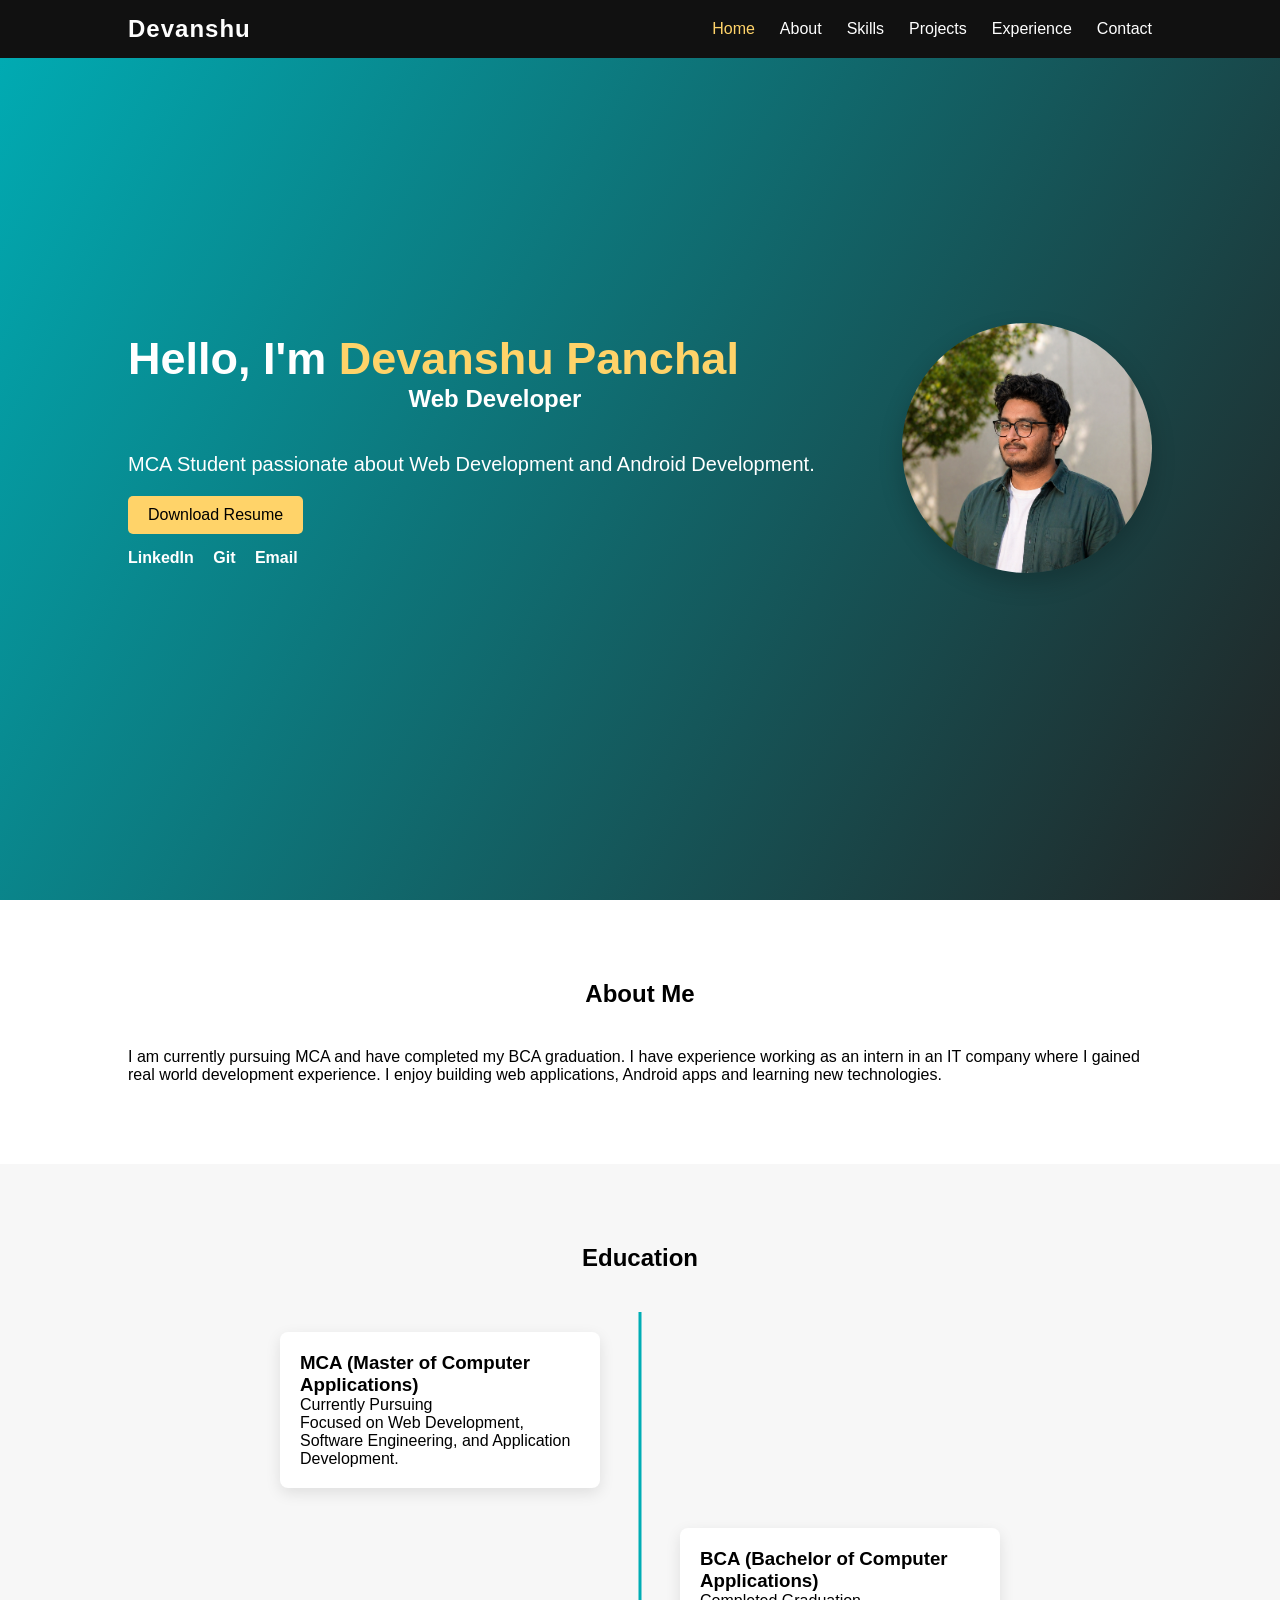
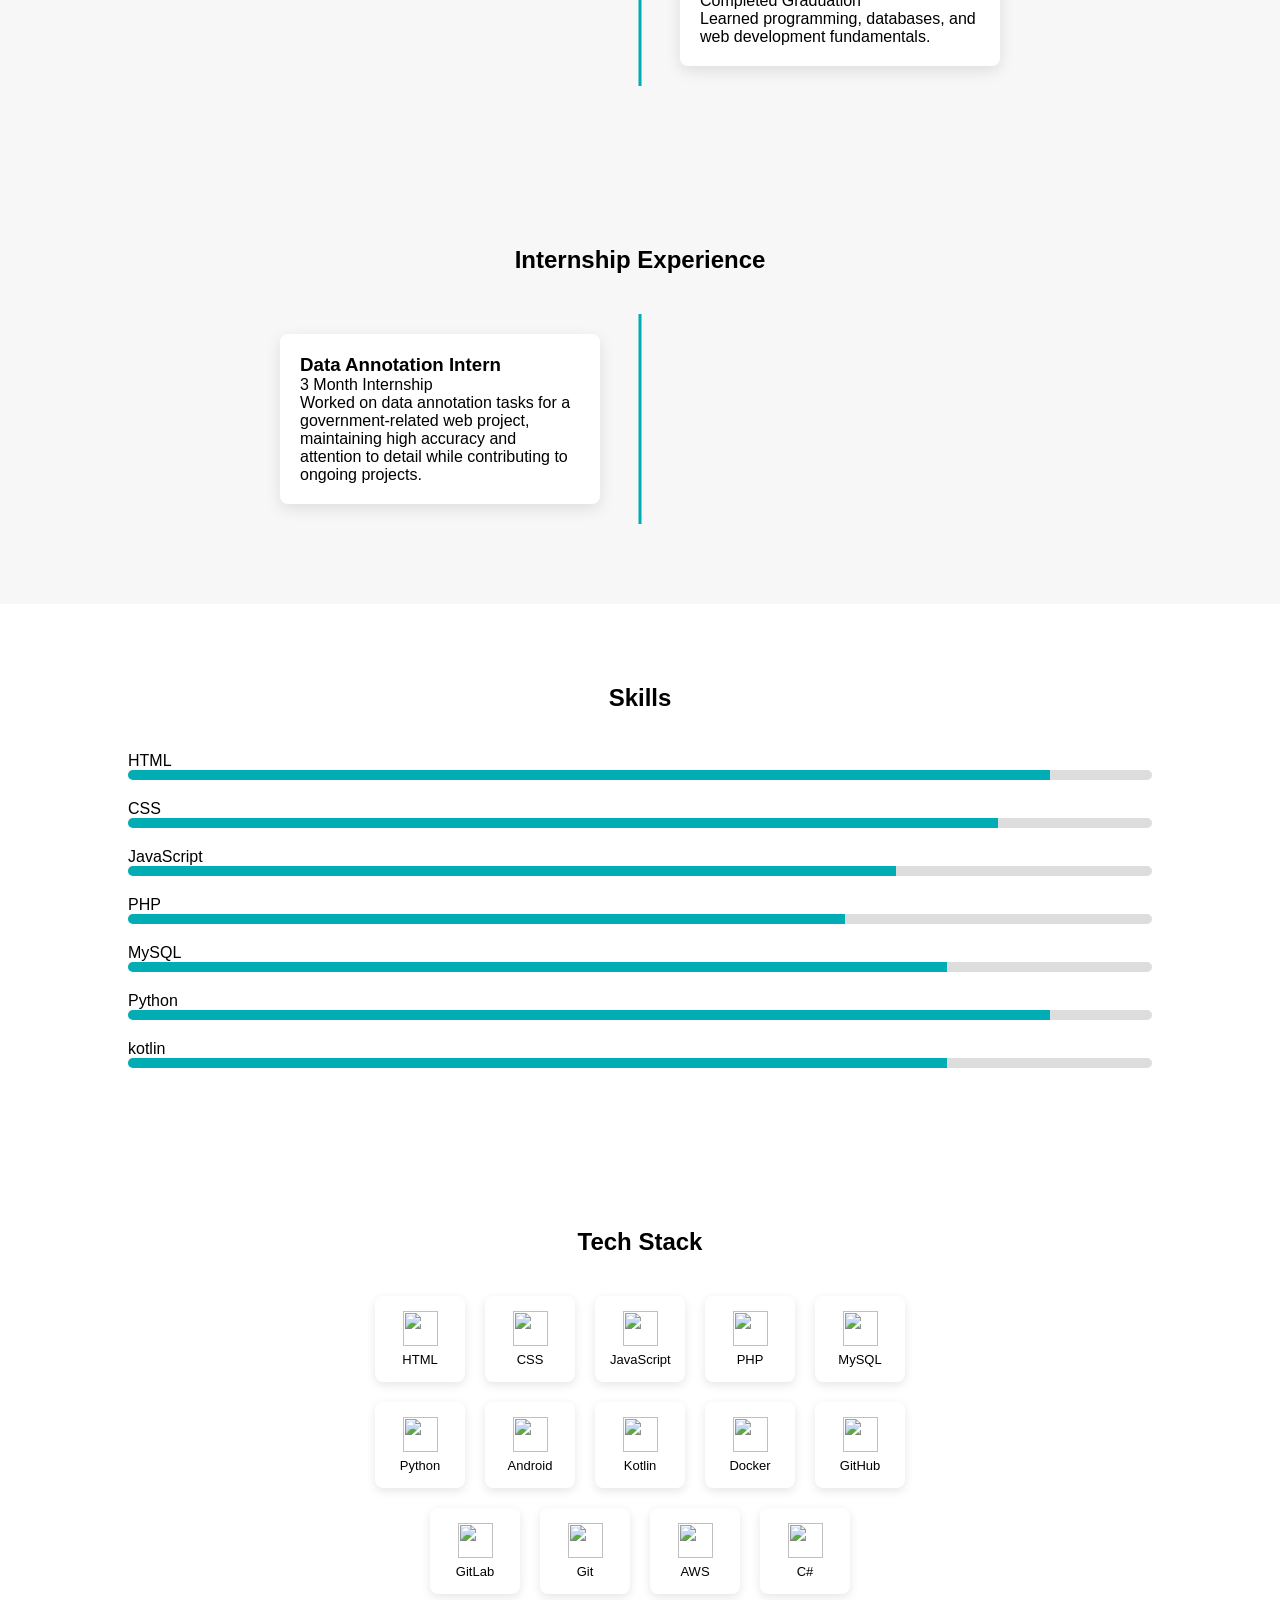
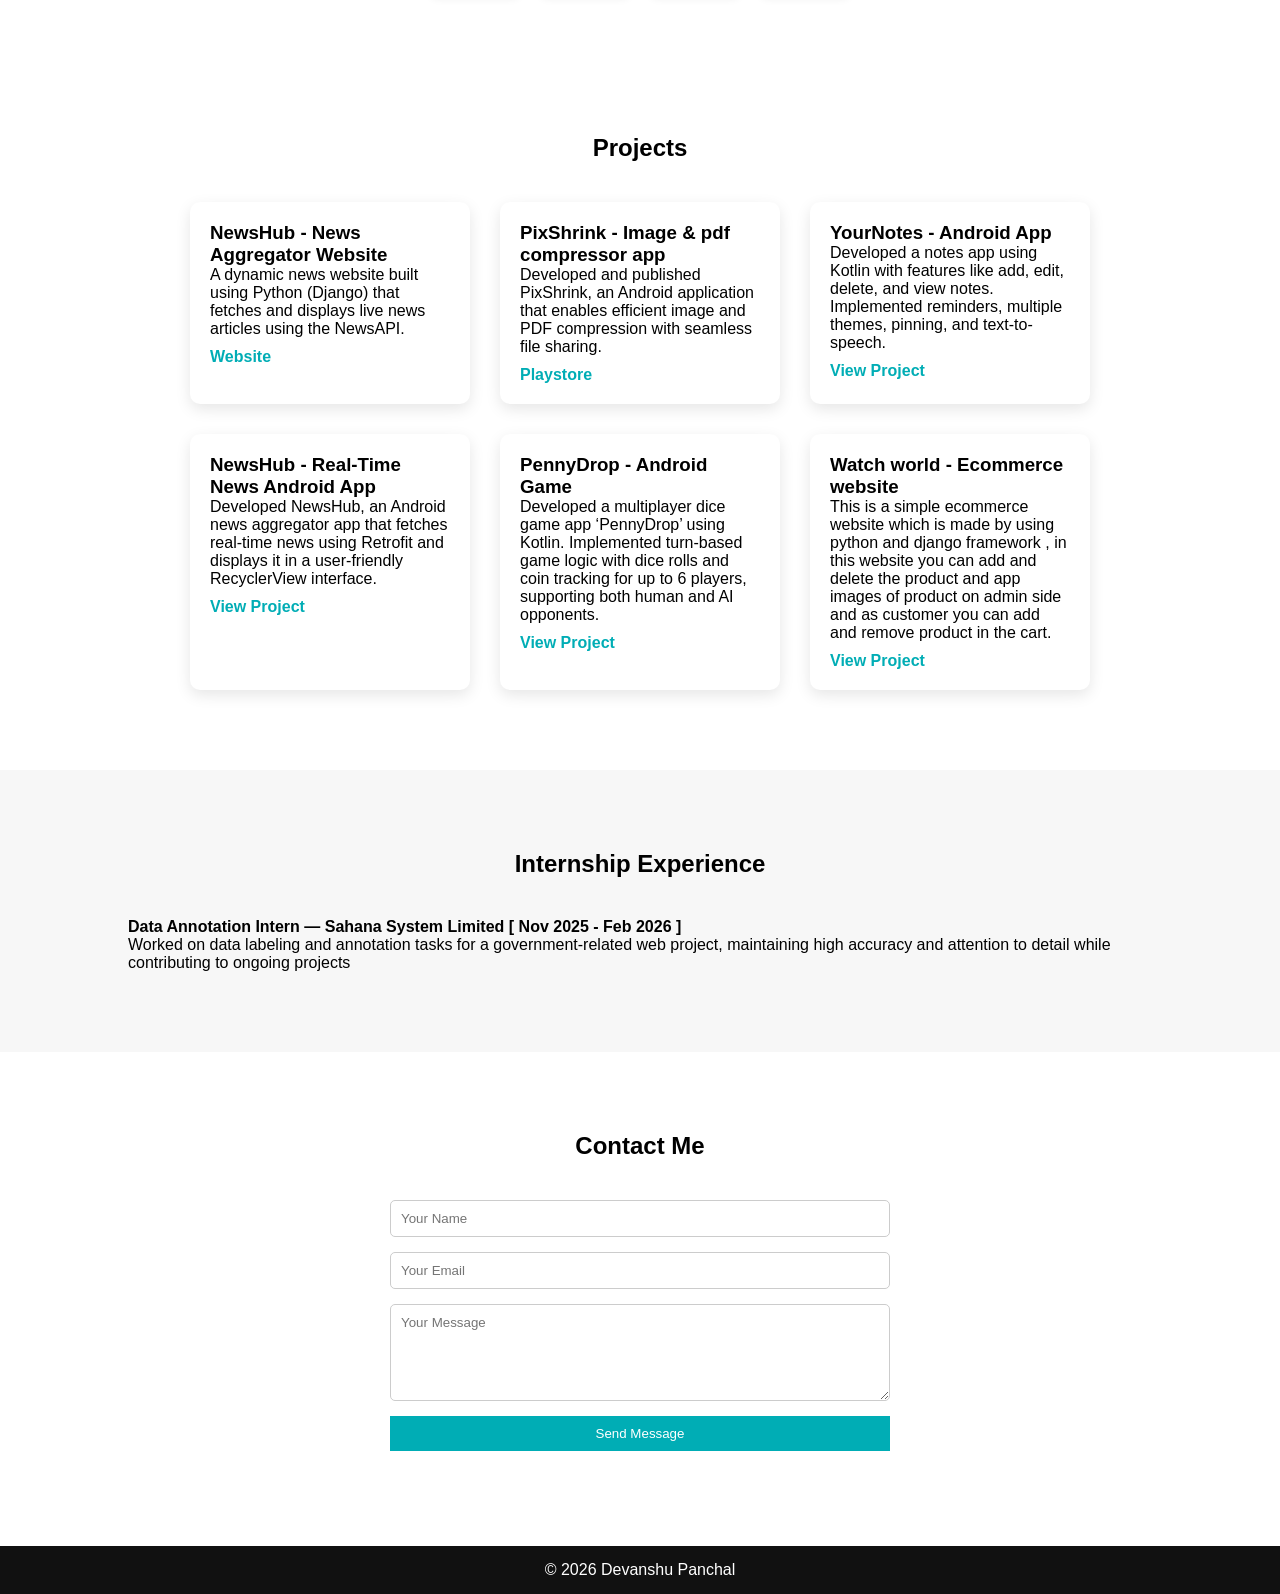
==== index.html @ c140e4da "Updated tech Tool and updated resume for C#" ====
<!DOCTYPE html>
<html lang="en">
<head>
    <meta charset="UTF-8">
    <meta name="viewport" content="width=device-width, initial-scale=1.0">
    <title>Devanshu Panchal | Portfolio</title>
    <link rel="stylesheet" href="style.css">
</head>

<body>

<div class="scroll-progress"></div>
<!-- Navigation -->

<header>
    <nav class="navbar">
        <h3 class="logo">Devanshu</h3>

        <ul class="nav-links">
            <li><a href="#home">Home</a></li>
            <li><a href="#about">About</a></li>
            <li><a href="#skills">Skills</a></li>
            <li><a href="#projects">Projects</a></li>
            <li><a href="#experience">Experience</a></li>
            <li><a href="#contact">Contact</a></li>
        </ul>

        <div class="menu-btn">☰</div>
    </nav>
</header>


<!-- HOME -->

<section id="home" class="home">
<div class="home-container">

<div class="home-text">

<h1>Hello, I'm <span>Devanshu Panchal</span></h1>

<h2 class="typing"></h2>

<p>MCA Student passionate about Web Development and Android Development.</p>

<a href="assets/DevanshuPanchal_Resume.pdf" download class="btn">Download Resume</a>

<div class="socials">
<a href="https://www.linkedin.com/in/devanshu-panchal-b61a2334b">LinkedIn</a>
<a href="https://github.com/Daredevil2810">Git</a>
<a href="#contact">Email</a>
</div>

</div>

<div class="home-image">
<img src="images/profile.png" alt="profile">
</div>


</div>
</section>


<!-- ABOUT -->

<section id="about" class="about">
    <h2>About Me</h2>

    <p>
        I am currently pursuing MCA and have completed my BCA graduation.
        I have experience working as an intern in an IT company where I gained
        real world development experience. I enjoy building web applications,
        Android apps and learning new technologies.
    </p>

</section>

<!-- Education --> 
<section id="education" class="timeline-section">

<h2>Education</h2>

<div class="timeline">

<div class="timeline-item">
<div class="timeline-content">
<h3>MCA (Master of Computer Applications)</h3>
<p>Currently Pursuing</p>
<p>Focused on Web Development, Software Engineering, and Application Development.</p>
</div>
</div>

<div class="timeline-item">
<div class="timeline-content">
<h3>BCA (Bachelor of Computer Applications)</h3>
<p>Completed Graduation</p>
<p>Learned programming, databases, and web development fundamentals.</p>
</div>
</div>

</div>

</section>

<!-- Internship -->

<section id="internship" class="timeline-section">

<h2>Internship Experience</h2>

<div class="timeline">

<div class="timeline-item">
<div class="timeline-content">
<h3>Data Annotation Intern</h3>
<p>3 Month Internship</p>
<p>
Worked on data annotation tasks for a government-related web project, maintaining
high accuracy and attention to detail while contributing to ongoing projects.

</p>
</div>
</div>

</div>

</section>

<!-- SKILLS -->

<section id="skills" class="skills">

<h2>Skills</h2>

<div class="skill">

<p>HTML</p>
<div class="progress">
<div class="progress-bar html"></div>
</div>

</div>

<div class="skill">

<p>CSS</p>
<div class="progress">
<div class="progress-bar css"></div>
</div>

</div>

<div class="skill">

<p>JavaScript</p>
<div class="progress">
<div class="progress-bar js"></div>
</div>

</div>

<div class="skill">

<p>PHP</p>
<div class="progress">
<div class="progress-bar php"></div>
</div>
</div>

<div class="skill">
<p>MySQL</p>
<div class="progress">
<div class="progress-bar mysql"></div>
</div>
</div>

<div class="skill">
<p>Python</p>
<div class="progress">
<div class="progress-bar python"></div>
</div>
</div>

<div class="skill">
<p>kotlin</p>
<div class="progress">
<div class="progress-bar kotlin"></div>
</div>
</div>

</div>

</section>

<section id="techstack" class="techstack">

<h2>Tech Stack</h2>

<div class="tech-icons">

<div class="tech">
<img src="https://cdn.jsdelivr.net/gh/devicons/devicon/icons/html5/html5-original.svg">
<p>HTML</p>
</div>

<div class="tech">
<img src="https://cdn.jsdelivr.net/gh/devicons/devicon/icons/css3/css3-original.svg">
<p>CSS</p>
</div>

<div class="tech">
<img src="https://cdn.jsdelivr.net/gh/devicons/devicon/icons/javascript/javascript-original.svg">
<p>JavaScript</p>
</div>

<div class="tech">
<img src="https://cdn.jsdelivr.net/gh/devicons/devicon/icons/php/php-original.svg">
<p>PHP</p>
</div>

<div class="tech">
<img src="https://cdn.jsdelivr.net/gh/devicons/devicon/icons/mysql/mysql-original.svg">
<p>MySQL</p>
</div>

<div class="tech">
<img src="https://cdn.jsdelivr.net/gh/devicons/devicon/icons/python/python-original.svg">
<p>Python</p>
</div>

<div class="tech">
<img src="https://cdn.jsdelivr.net/gh/devicons/devicon/icons/android/android-original.svg">
<p>Android</p>
</div>

<div class="tech">
<img src="https://cdn.jsdelivr.net/gh/devicons/devicon/icons/kotlin/kotlin-original.svg">
<p>Kotlin</p>
</div>

<div class="tech">

<img src="https://cdn.jsdelivr.net/gh/devicons/devicon/icons/docker/docker-original.svg">
<p>Docker</p>
</div>

<div class="tech">
<img src="https://cdn.jsdelivr.net/gh/devicons/devicon/icons/github/github-original.svg">
<p>GitHub</p>
</div>

<div class="tech">
<img src="https://cdn.jsdelivr.net/gh/devicons/devicon/icons/gitlab/gitlab-original.svg">
<p>GitLab</p>
</div>

<div class="tech">
<img src="https://cdn.jsdelivr.net/gh/devicons/devicon/icons/git/git-original.svg">
<p>Git</p>
</div>

<div class="tech">
<img src="https://cdn.jsdelivr.net/gh/devicons/devicon/icons/amazonwebservices/amazonwebservices-original-wordmark.svg">
<p>AWS</p>
</div>

<div class="tech">
<img src="https://cdn.jsdelivr.net/gh/devicons/devicon/icons/csharp/csharp-original.svg">
<p>C#</p>
</div>

</div>

</section>


<!-- PROJECTS -->

<section id="projects" class="projects">
    <h2>Projects</h2>

    <div class="project-container">

        <div class="project-card">
            <h3>NewsHub - News Aggregator Website</h3>
            <p>A dynamic news website built using Python (Django) that fetches and displays live news articles
using the NewsAPI.</p>
            <a href="https://newshub-website.onrender.com/">Website</a>
        </div>

        <div class="project-card">
            <h3>PixShrink - Image & pdf compressor app</h3>
            <p>Developed and published PixShrink, an Android application that enables efficient image and PDF
compression with seamless file sharing. </p>
            <a href="https://play.google.com/store/apps/details?id=com.devanshu.pixshrink&pcampaignid=web_share/">Playstore</a>
        </div>

        <div class="project-card">
            <h3>YourNotes - Android App </h3>
            <p>Developed a notes app using Kotlin with features like add, edit, delete, and view notes.
Implemented reminders, multiple themes, pinning, and text-to-speech.</p>
            <a href="https://github.com/Daredevil2810/YourNotes-APK.git">View Project</a>
        </div>

        <div class="project-card">
            <h3>NewsHub - Real-Time News Android App</h3>
            <p>Developed NewsHub, an Android news aggregator app that fetches real-time news using Retrofit
and displays it in a user-friendly RecyclerView interface.</p>
            <a href="https://github.com/Daredevil2810/NewsHub.git">View Project</a>
        </div>

        <div class="project-card">
            <h3>PennyDrop - Android Game</h3>
            <p>Developed a multiplayer dice game app ‘PennyDrop’ using Kotlin. Implemented turn-based game
logic with dice rolls and coin tracking for up to 6 players, supporting both human and AI
opponents. </p>
            <a href="https://github.com/Daredevil2810/PennyDrop---Game-App">View Project</a>
        </div>

        <div class="project-card">
            <h3>Watch world - Ecommerce website</h3>
            <p>This is a simple ecommerce website which is made by using python and django framework , in this
website you can add and delete the product and app images of product on admin side and as
customer you can add and remove product in the cart.</p>
            <a href="https://github.com/Daredevil2810/WatchShop---Ecommerce-website-.git">View Project</a>
        </div>

    </div>

</section>


<!-- EXPERIENCE -->

<section id="experience" class="experience">

    <h2>Internship Experience</h2>

    <h4>Data Annotation Intern — Sahana System Limited [ Nov 2025 - Feb 2026 ]</h4>
    <p>
        Worked on data labeling and annotation tasks for a government-related web project, maintaining
        high accuracy and attention to detail while contributing to ongoing projects
    </p>

</section>


<!-- CONTACT -->

<section id="contact" class="contact">

<h2>Contact Me</h2>

<form id="contact-form" action="https://formspree.io/f/mvzwblgg" method="POST">

<input type="text" name="name" placeholder="Your Name" required>

<input type="email" name="email" placeholder="Your Email" required>

<textarea name="message" placeholder="Your Message" rows="5" required></textarea>

<button type="submit" id="send-btn">Send Message</button>

<p id="form-status"></p>

</form>

</section>


<footer>
    <p>© 2026 Devanshu Panchal</p>
</footer>

<button id="scrollTopBtn">↑</button>
<script src="script.js"></script>
<script src="https://cdn.jsdelivr.net/npm/particles.js"></script>

</body>
</html>
---- style.css ----
/* Reset Default Browser Styles */

*{
margin:0;
padding:0;
box-sizing:border-box;
font-family: Arial, Helvetica, sans-serif;
}

/* Smooth Scrolling */

html{
scroll-behavior:smooth;
}


/* Navbar */

header{
width:100%;
background:#111;
color:white;
position:fixed;
top:0;
z-index:1000;
}

.scroll-progress{
position:fixed;
top:0;
left:0;
height:4px;
background:#ffd369;
width:0%;
z-index:2000;
transition:width 0.1s;
}

#scrollTopBtn{
position:fixed;
bottom:30px;
right:30px;
background:#00adb5;
color:white;
border:none;
width:45px;
height:45px;
border-radius:50%;
font-size:20px;
cursor:pointer;
display:none;
box-shadow:0 5px 15px rgba(0,0,0,0.3);
transition:0.3s;
z-index:1000;
}

#scrollTopBtn:hover{
background:#ffd369;
color:black;
transform:scale(1.1);
}

.navbar{
display:flex;
justify-content:space-between;
align-items:center;
padding:15px 10%;
}

.logo{
font-size:24px;
font-weight:bold;
display:flex;
align-items:center;
letter-spacing:1px;
transition:0.3s;
cursor:pointer;
}

.logo:hover{
color:#ffd369;
transform:scale(1.05);
text-shadow:0 0 8px rgba(255,211,105,0.8);
}

.logo:active{
color:#ffd369;
transform:scale(1.05);
text-shadow:0 0 8px rgba(255,211,105,0.8);
}

.nav-links{
list-style:none;
display:flex;
gap:25px;
}

.nav-links a{
text-decoration:none;
color:white;
font-size:16px;
transition:0.3s;
}

.nav-links a:hover{
color:#00adb5;
}

.menu-btn{
display:none;
font-size:24px;
cursor:pointer;
}


/* Home Section */

.home{
height:100vh;
position:relative;
display:flex;
justify-content:center;
align-items:center;
padding-top:80px;
background:linear-gradient(120deg,#00adb5,#222);
color:white;
}

.home-container{
display:flex;
align-items:center;
justify-content:space-between;
flex-wrap:wrap;
gap:40px;
width:100%;
max-width:1100px;
}

.home-text{
flex:1;
}

.home-image{
flex:0 0 auto;
}

.home-image img{
width:250px;
height:250px;
object-fit:cover;
object-position: center top;
border-radius:50%;
box-shadow:0 10px 25px rgba(0,0,0,0.2);
}

.home h1{
font-size:45px;
}

.home span{
color:#ffd369;
}

.home p{
margin-top:10px;
font-size:20px;
}

.socials{
margin-top:15px;
}

.socials a{
margin-right:15px;
text-decoration:none;
color:white;
font-weight:bold;
}

.socials a:hover{
color:#ffd369;
}


/* Button */

.btn{
display:inline-block;
margin-top:20px;
padding:10px 20px;
background:#ffd369;
color:black;
text-decoration:none;
border-radius:5px;
transition:0.3s;
}

.btn:hover{
background:white;
}


/* Sections */

section{
padding:80px 10%;
opacity:0;
transform:translateY(40px);
transition:all 0.6s ease;
}

section.show{
opacity:1;
transform:translateY(0);
}

h2{
text-align:center;
margin-bottom:40px;
}


/* Skills */

.skill-container{
display:flex;
flex-wrap:wrap;
justify-content:center;
gap:20px;
}

.skill-card{
padding:15px 25px;
background:#f4f4f4;
border-radius:8px;
box-shadow:0 3px 10px rgba(0,0,0,0.1);
transition:0.3s;
}

.skill-card:hover{
transform:translateY(-5px);
}

.skill{
margin-bottom:20px;
}

.progress{
width:100%;
height:10px;
background:#ddd;
border-radius:5px;
overflow:hidden;
}

.progress-bar{
height:10px;
background:#00adb5;
}

.html{width:90%;}
.css{width:85%;}
.js{width:75%;}
.php{width:70%;}
.mysql{width:80%;}
.python{width: 90%;}
.kotlin{width: 80%;}


/* Projects */

.project-container{
display:flex;
flex-wrap:wrap;
gap:30px;
justify-content:center;
}

.project-card{
width:280px;
padding:20px;
border-radius:10px;
background:white;
box-shadow:0 5px 15px rgba(0,0,0,0.1);
transition:0.3s;
}

.project-card:hover{
transform:scale(1.05);
}

.project-card a{
display:inline-block;
margin-top:10px;
text-decoration:none;
color:#00adb5;
font-weight:bold;
}


/* Experience */

.experience{
background:#f7f7f7;
}


/* Contact */

.contact{
text-align:center;
}

form{
max-width:500px;
margin:auto;
display:flex;
flex-direction:column;
gap:15px;
}

input, textarea{
padding:10px;
border:1px solid #ccc;
border-radius:5px;
}

button{
padding:10px;
background:#00adb5;
color:white;
border:none;
cursor:pointer;
}

button:hover{
background:#007b82;
}


/* Footer */

footer{
background:#111;
color:white;
text-align:center;
padding:15px;
}


/* Active Navbar */

.nav-links a.active{
color:#ffd369;
}

/* Tech Stack */

.techstack{
text-align:center;
padding:60px 10%;
}

.tech-icons{
display:flex;
flex-wrap:wrap;
justify-content:center;
gap:20px;
max-width:600px;
margin:auto;
}

.tech{
width:90px;
padding:15px;
background:#ffffff;
border-radius:8px;
box-shadow:0 3px 10px rgba(0,0,0,0.1);
text-align:center;
transition:0.3s;
}

.tech img{
width:35px;
height:35px;
object-fit:contain;
display:block;
margin:auto;
}

.tech p{
font-size:13px;
margin-top:6px;
}

.timeline-section{
background:#f7f7f7;
}

.timeline{
position:relative;
max-width:800px;
margin:auto;
}

.timeline::before{
content:"";
position:absolute;
left:50%;
width:3px;
height:100%;
background:#00adb5;
transform:translateX(-50%);
}

.timeline-item{
padding:20px 40px;
position:relative;
width:50%;
}

.timeline-item:nth-child(odd){
left:0;
}

.timeline-item:nth-child(even){
left:50%;
}

.timeline-content{
background:white;
padding:20px;
border-radius:8px;
box-shadow:0 5px 15px rgba(0,0,0,0.1);
}






/* Mobile Responsive */

@media(max-width:768px){

.nav-links{
position:absolute;
top:60px;
left:0;
width:100%;
background:#111;
flex-direction:column;
align-items:center;
display:none;
}

.nav-links li{
margin:15px 0;
}

.menu-btn{
display:block;
}

.home h1{
font-size:30px;
}

.home-container{
flex-direction:column;
text-align:center;
}

#form-status{
margin-top:10px;
font-size:14px;
}

.success{
color:green;
}

.error{
color:red;
}

/* Mobile Timeline Fix */

.timeline::before{
left:20px;
}

.timeline-item{
width:100%;
padding-left:50px;
padding-right:20px;
margin-bottom:30px;
}

.timeline-item:nth-child(odd),
.timeline-item:nth-child(even){
left:0;
}

.timeline-content{
padding:15px;
}


}
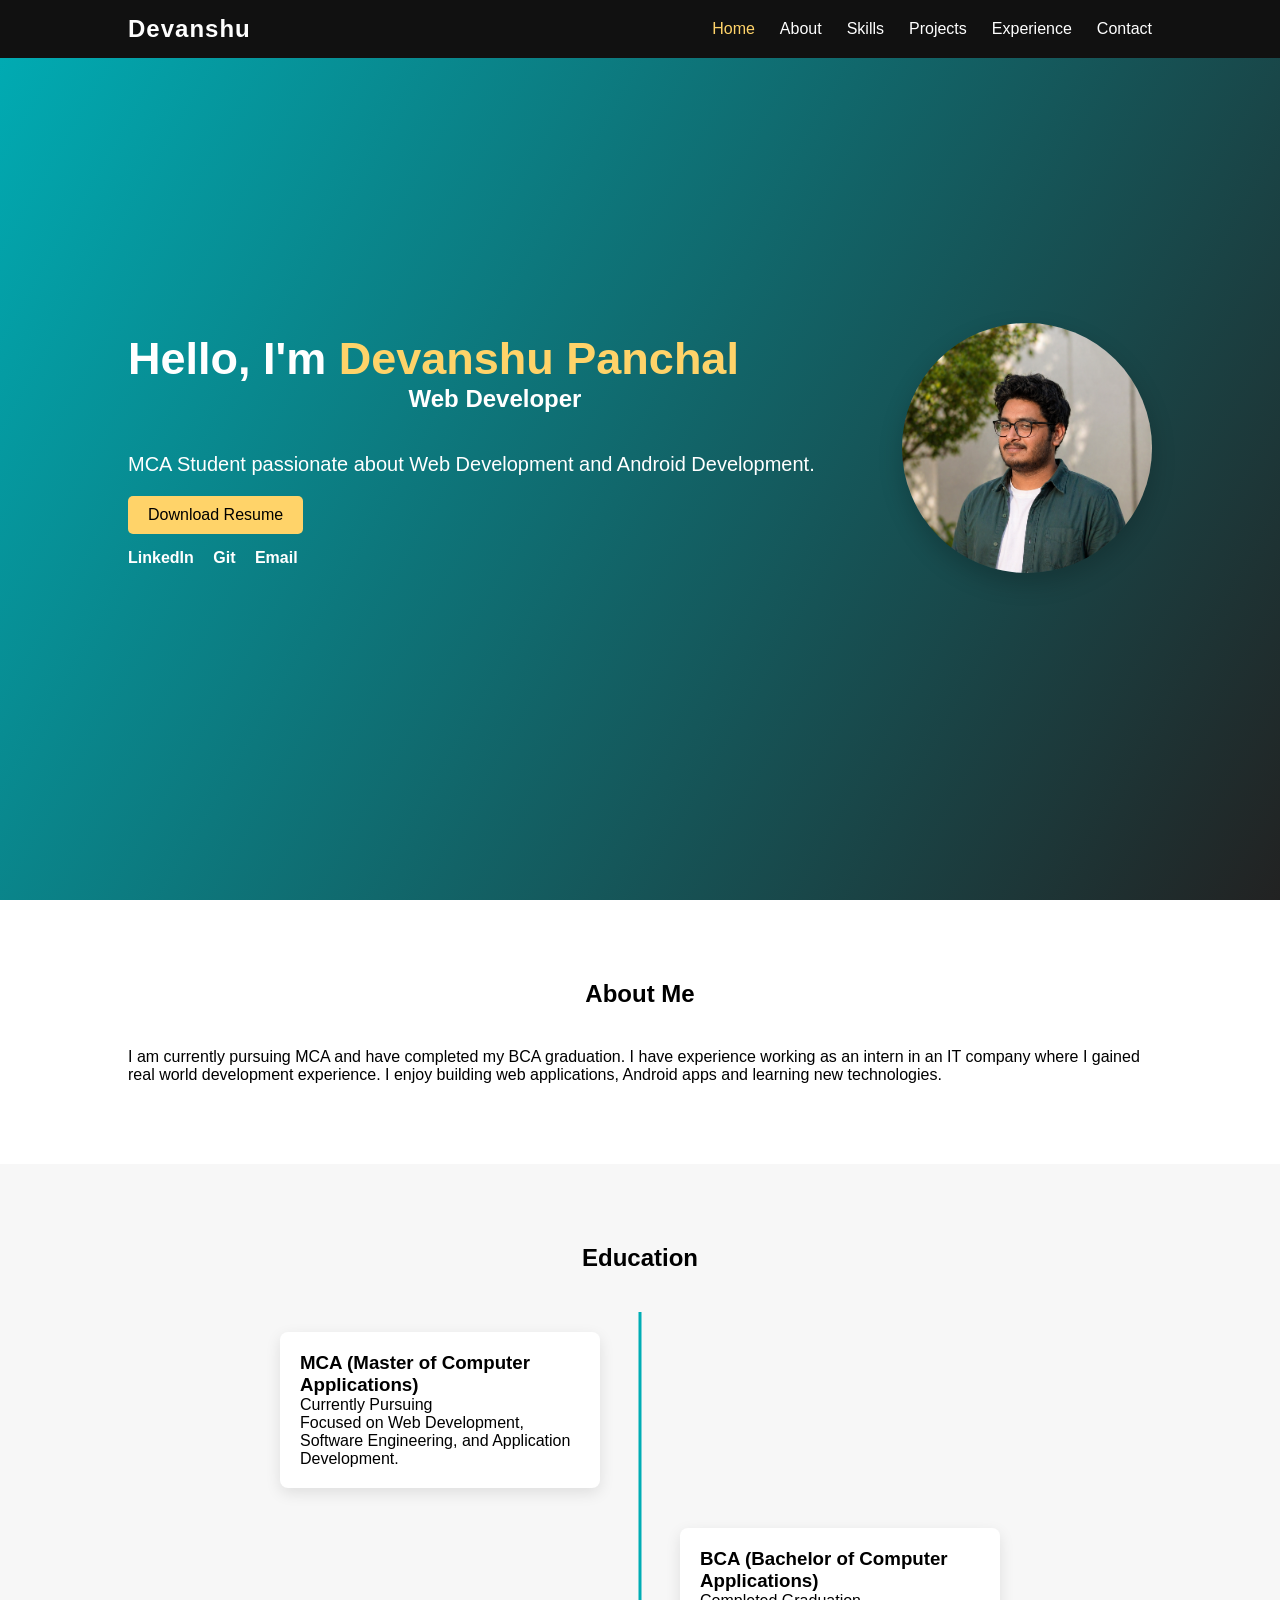
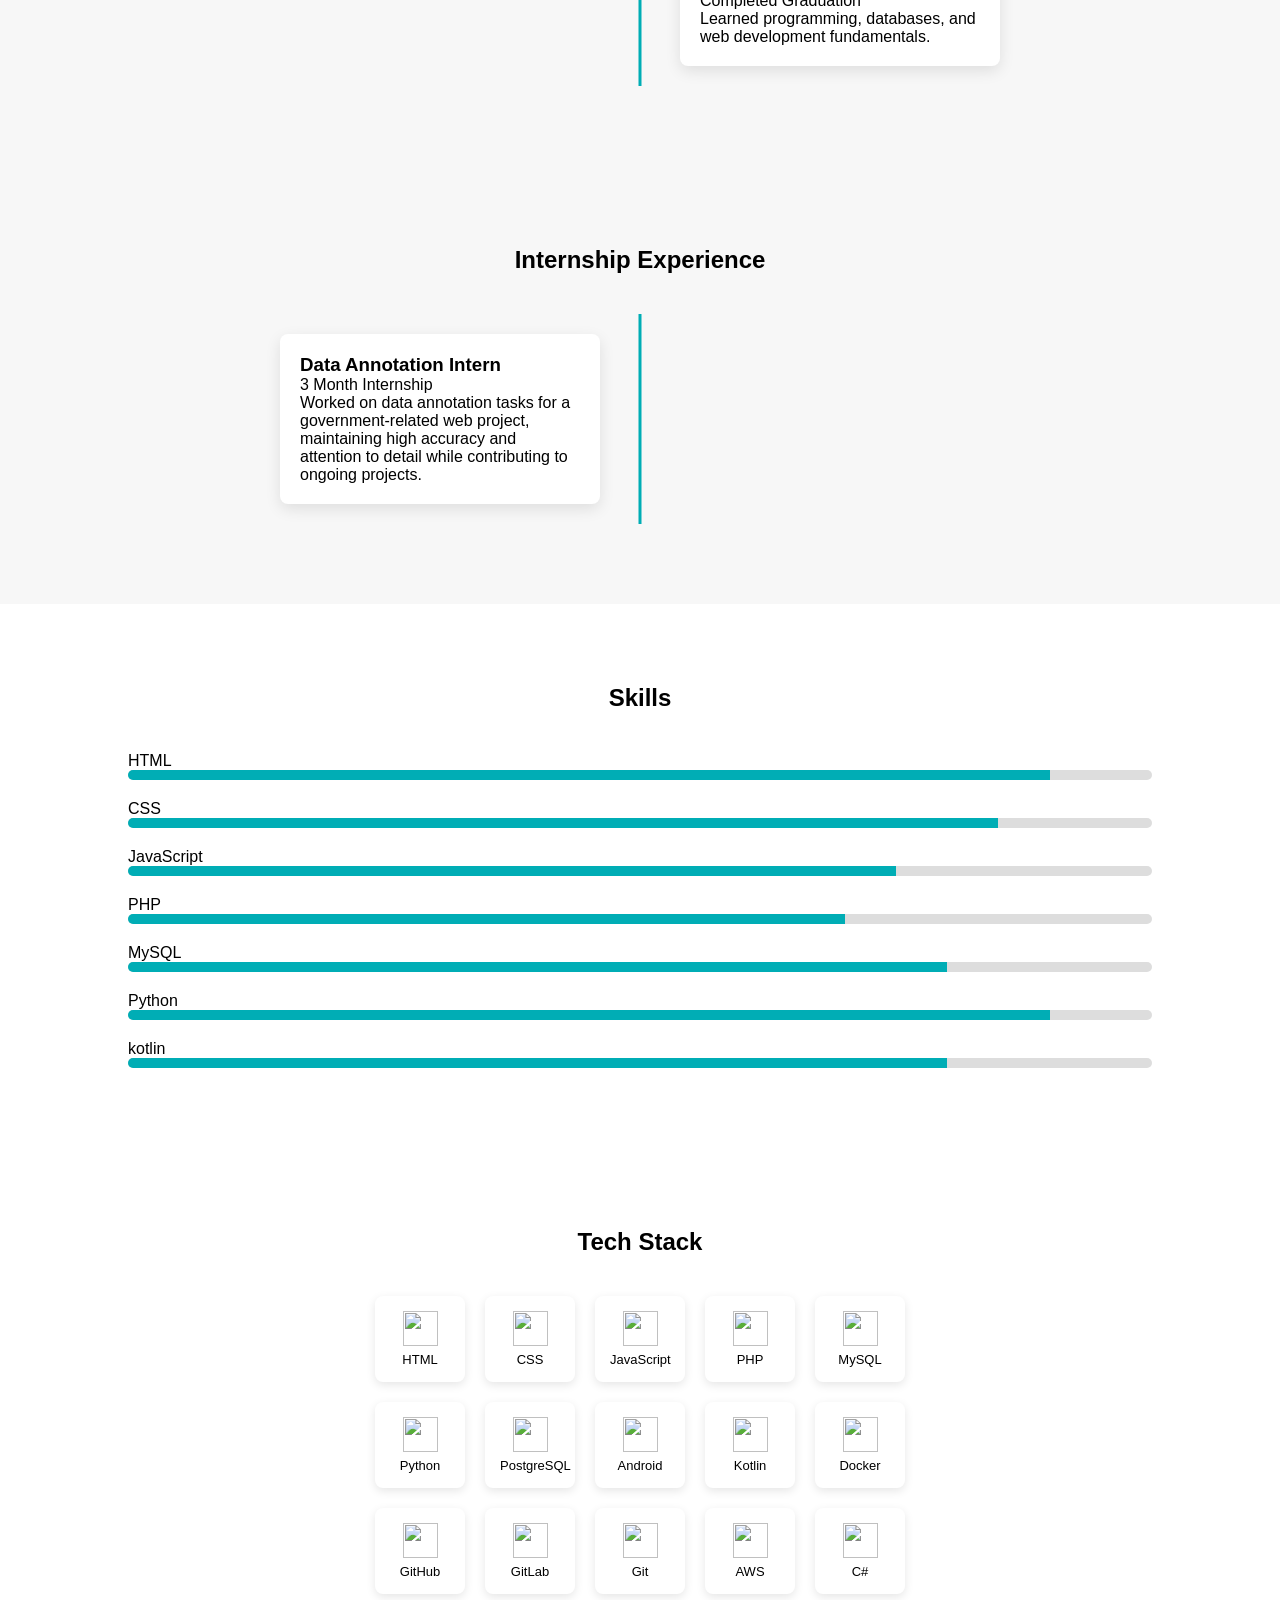
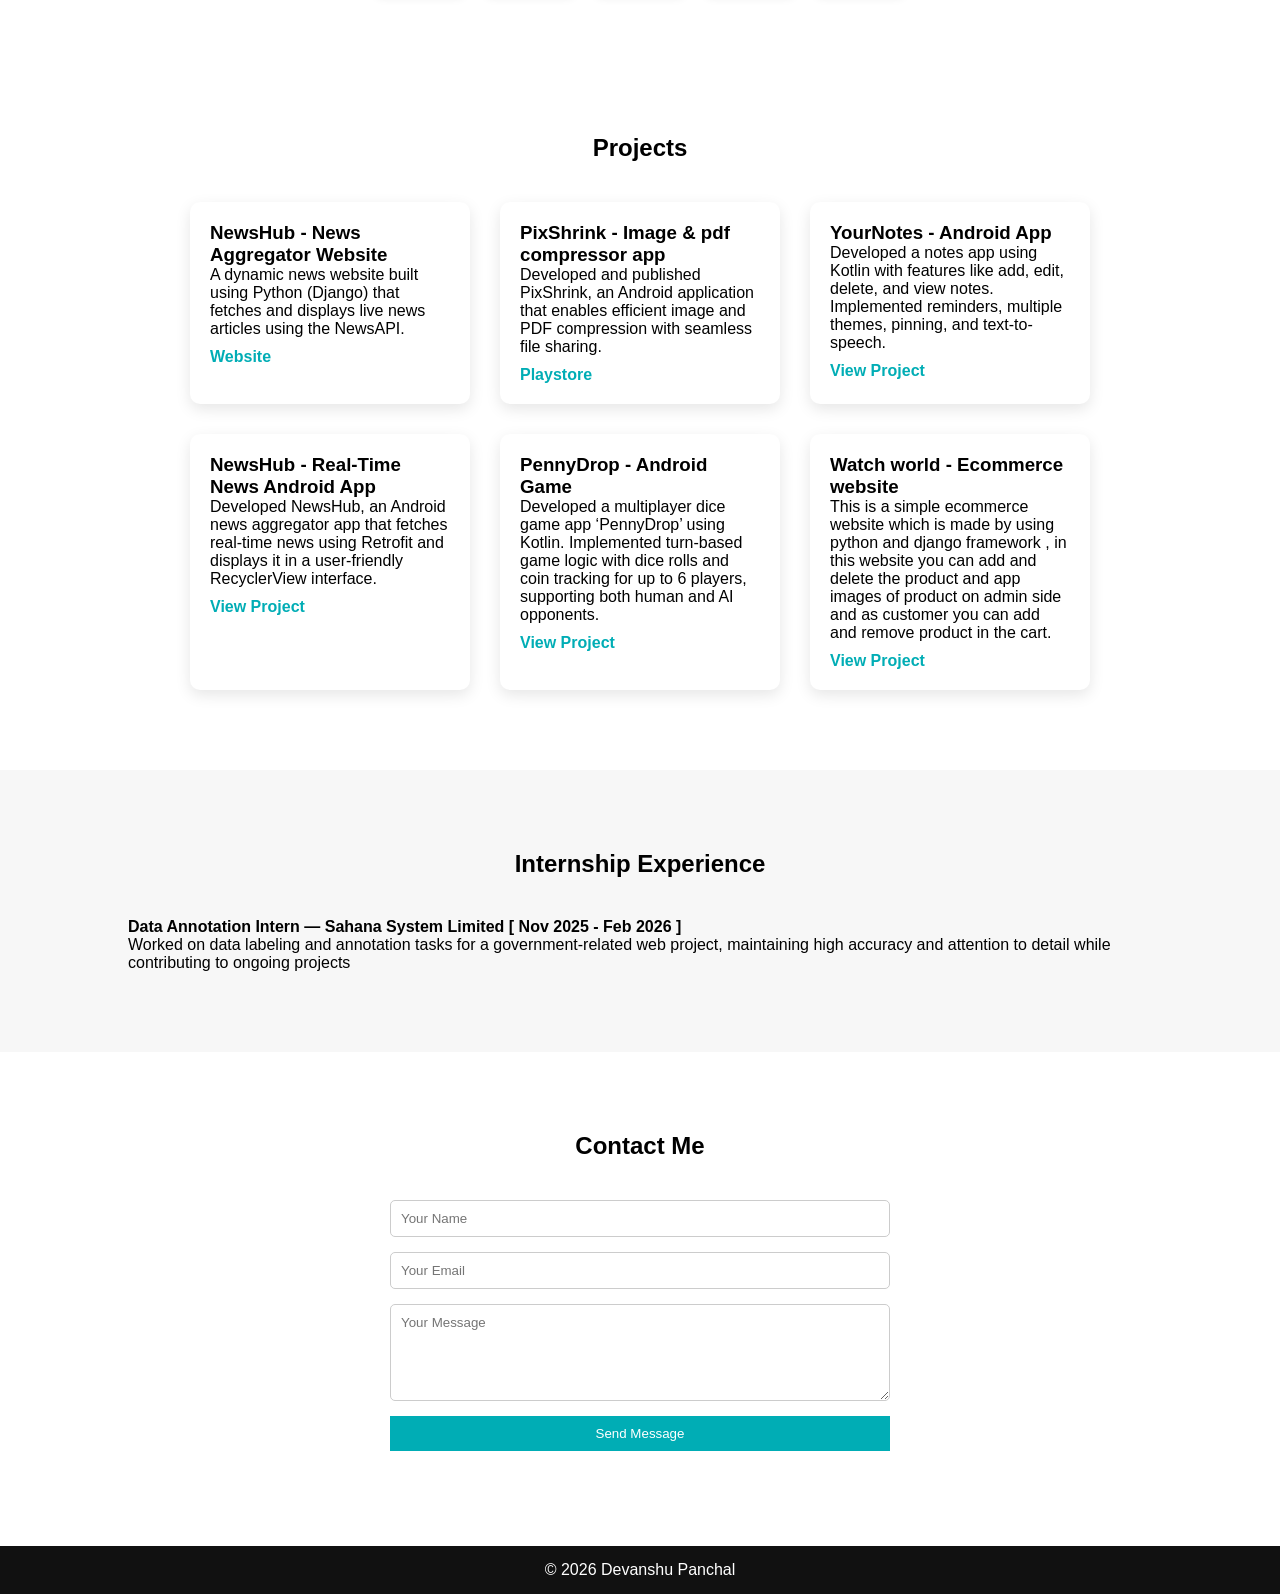
==== commit 63588b0a: "Updated tech Tool and updated resume for Postgresql" ====
--- a/index.html
+++ b/index.html
@@ -230,6 +230,11 @@
 </div>
 
 <div class="tech">
+<img src="https://cdn.jsdelivr.net/gh/devicons/devicon/icons/postgresql/postgresql-original.svg">
+<p>PostgreSQL</p>
+</div>
+
+<div class="tech">
 <img src="https://cdn.jsdelivr.net/gh/devicons/devicon/icons/android/android-original.svg">
 <p>Android</p>
 </div>
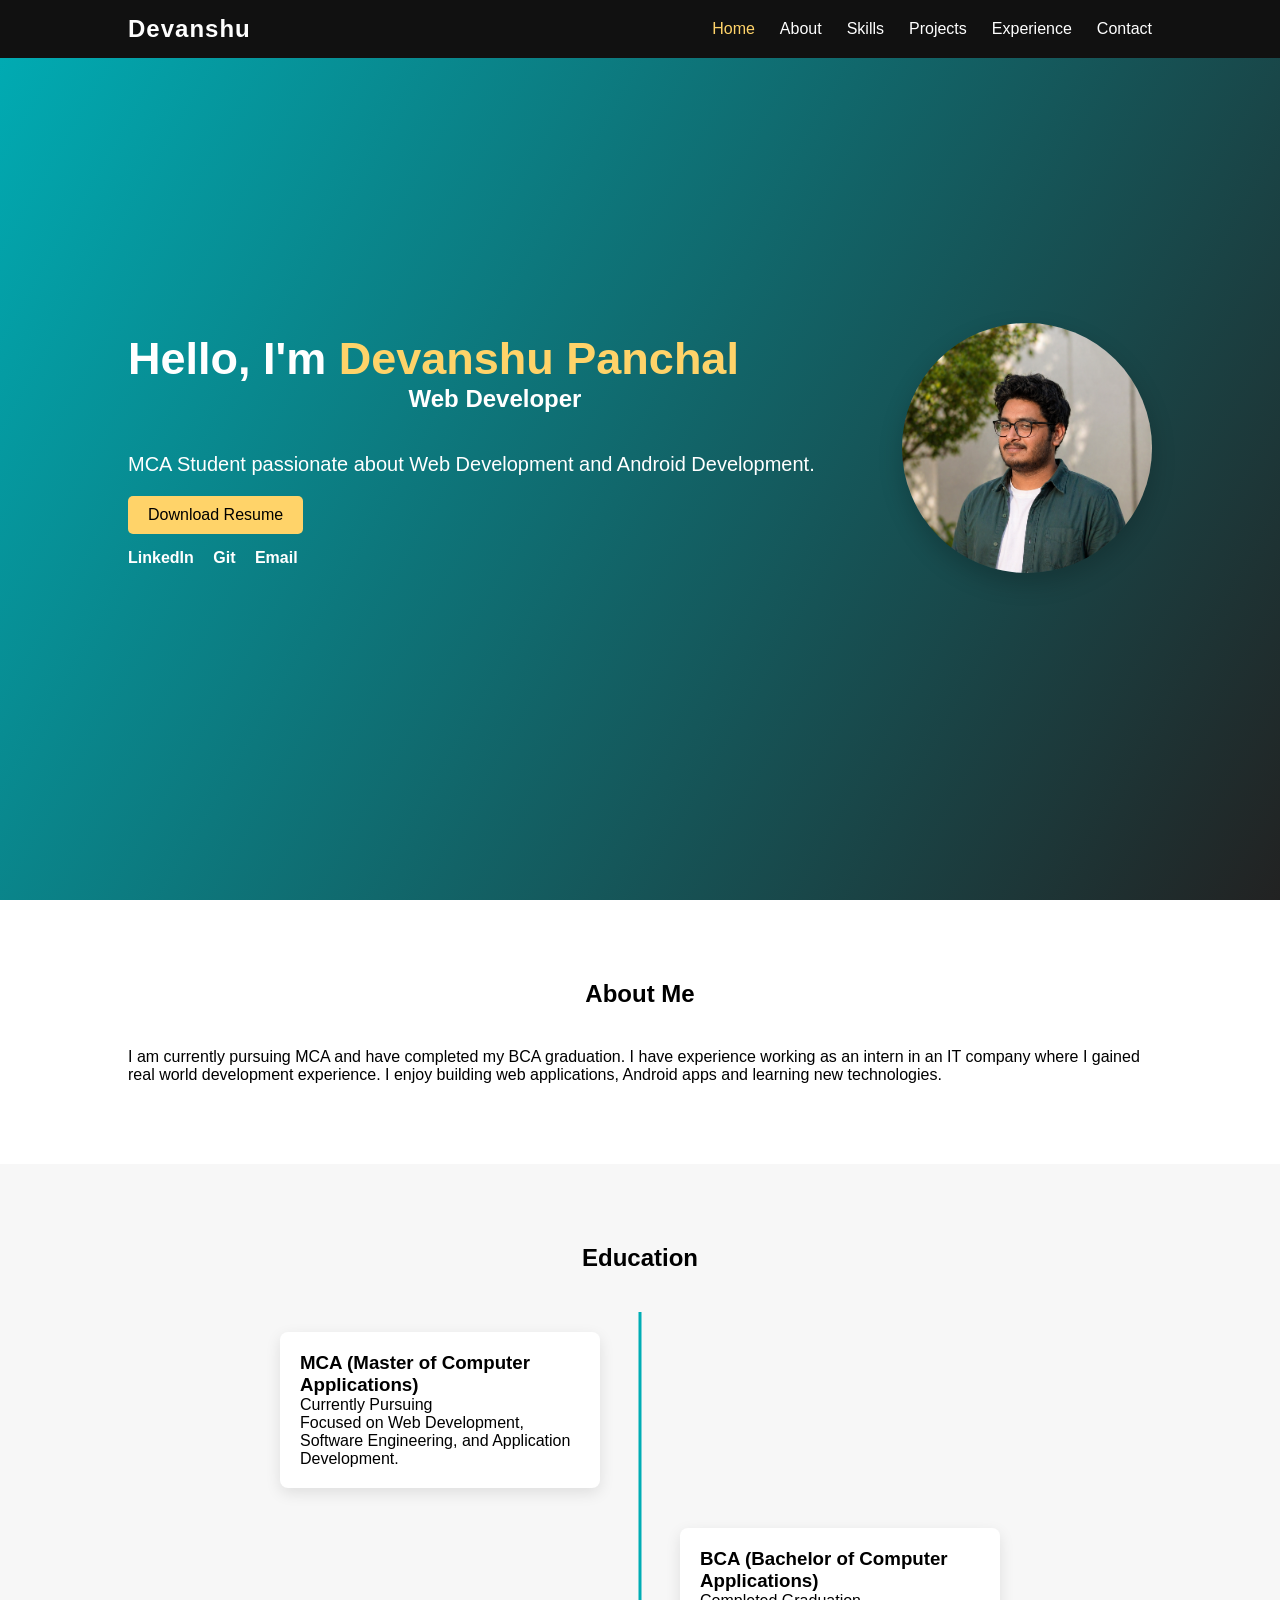
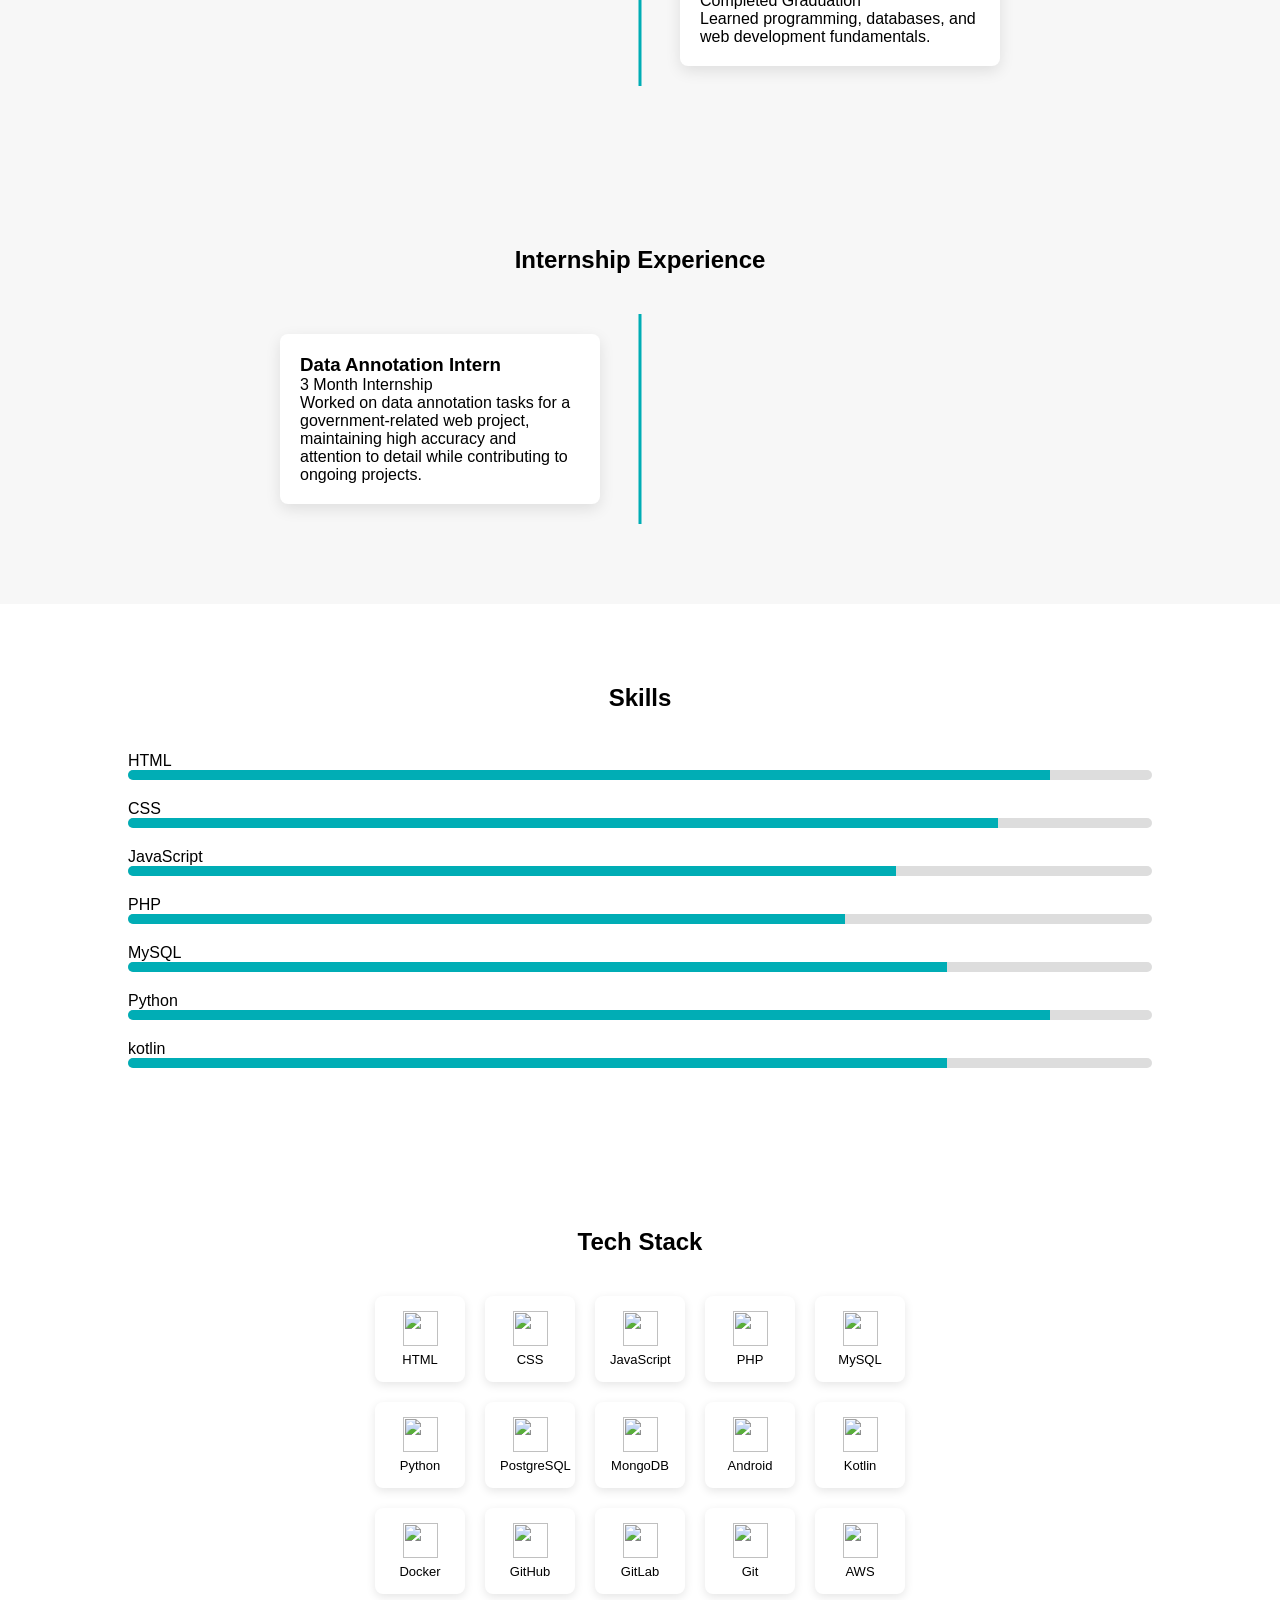
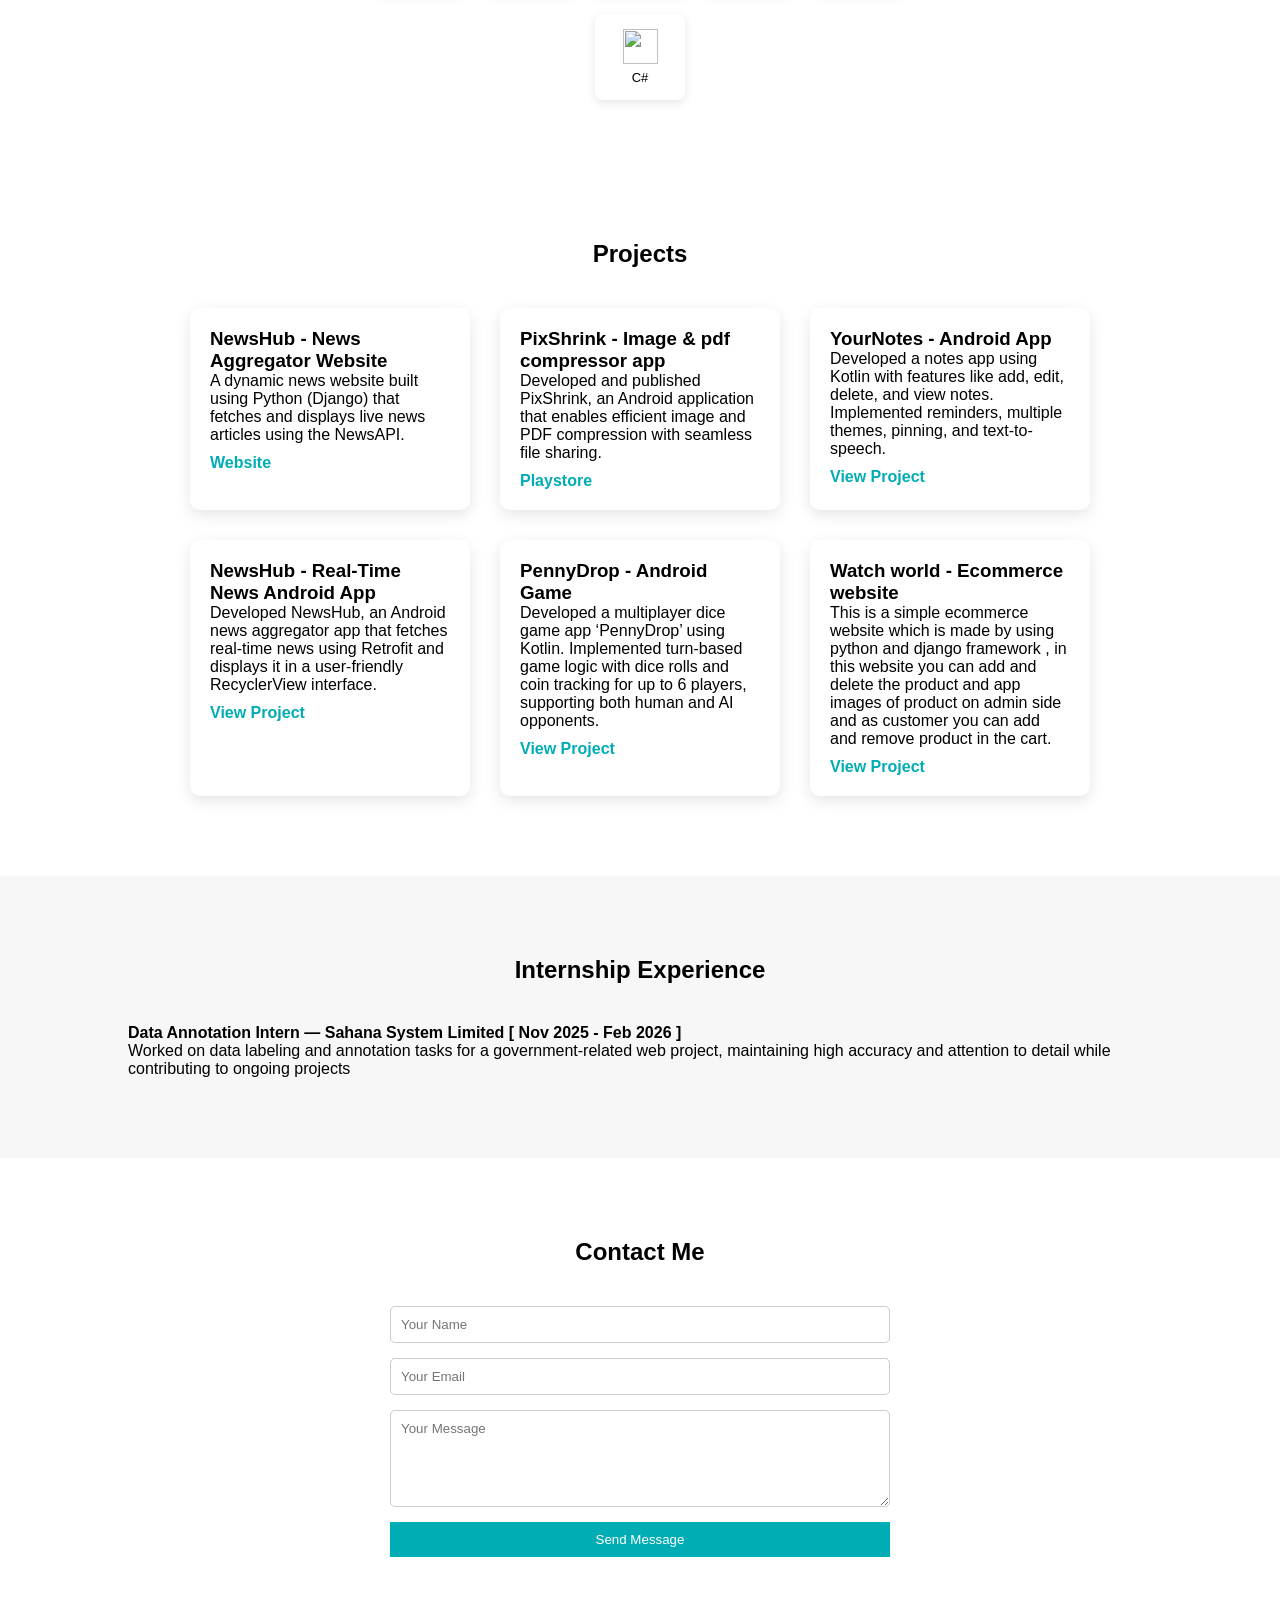
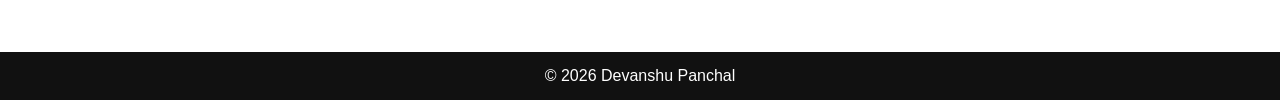
==== commit 949b03a4: "Updated tech Tool and updated resume for MongoDB" ====
--- a/index.html
+++ b/index.html
@@ -235,6 +235,11 @@
 </div>
 
 <div class="tech">
+<img src="https://cdn.jsdelivr.net/gh/devicons/devicon/icons/mongodb/mongodb-original.svg">
+<p>MongoDB</p>
+</div>
+
+<div class="tech">
 <img src="https://cdn.jsdelivr.net/gh/devicons/devicon/icons/android/android-original.svg">
 <p>Android</p>
 </div>
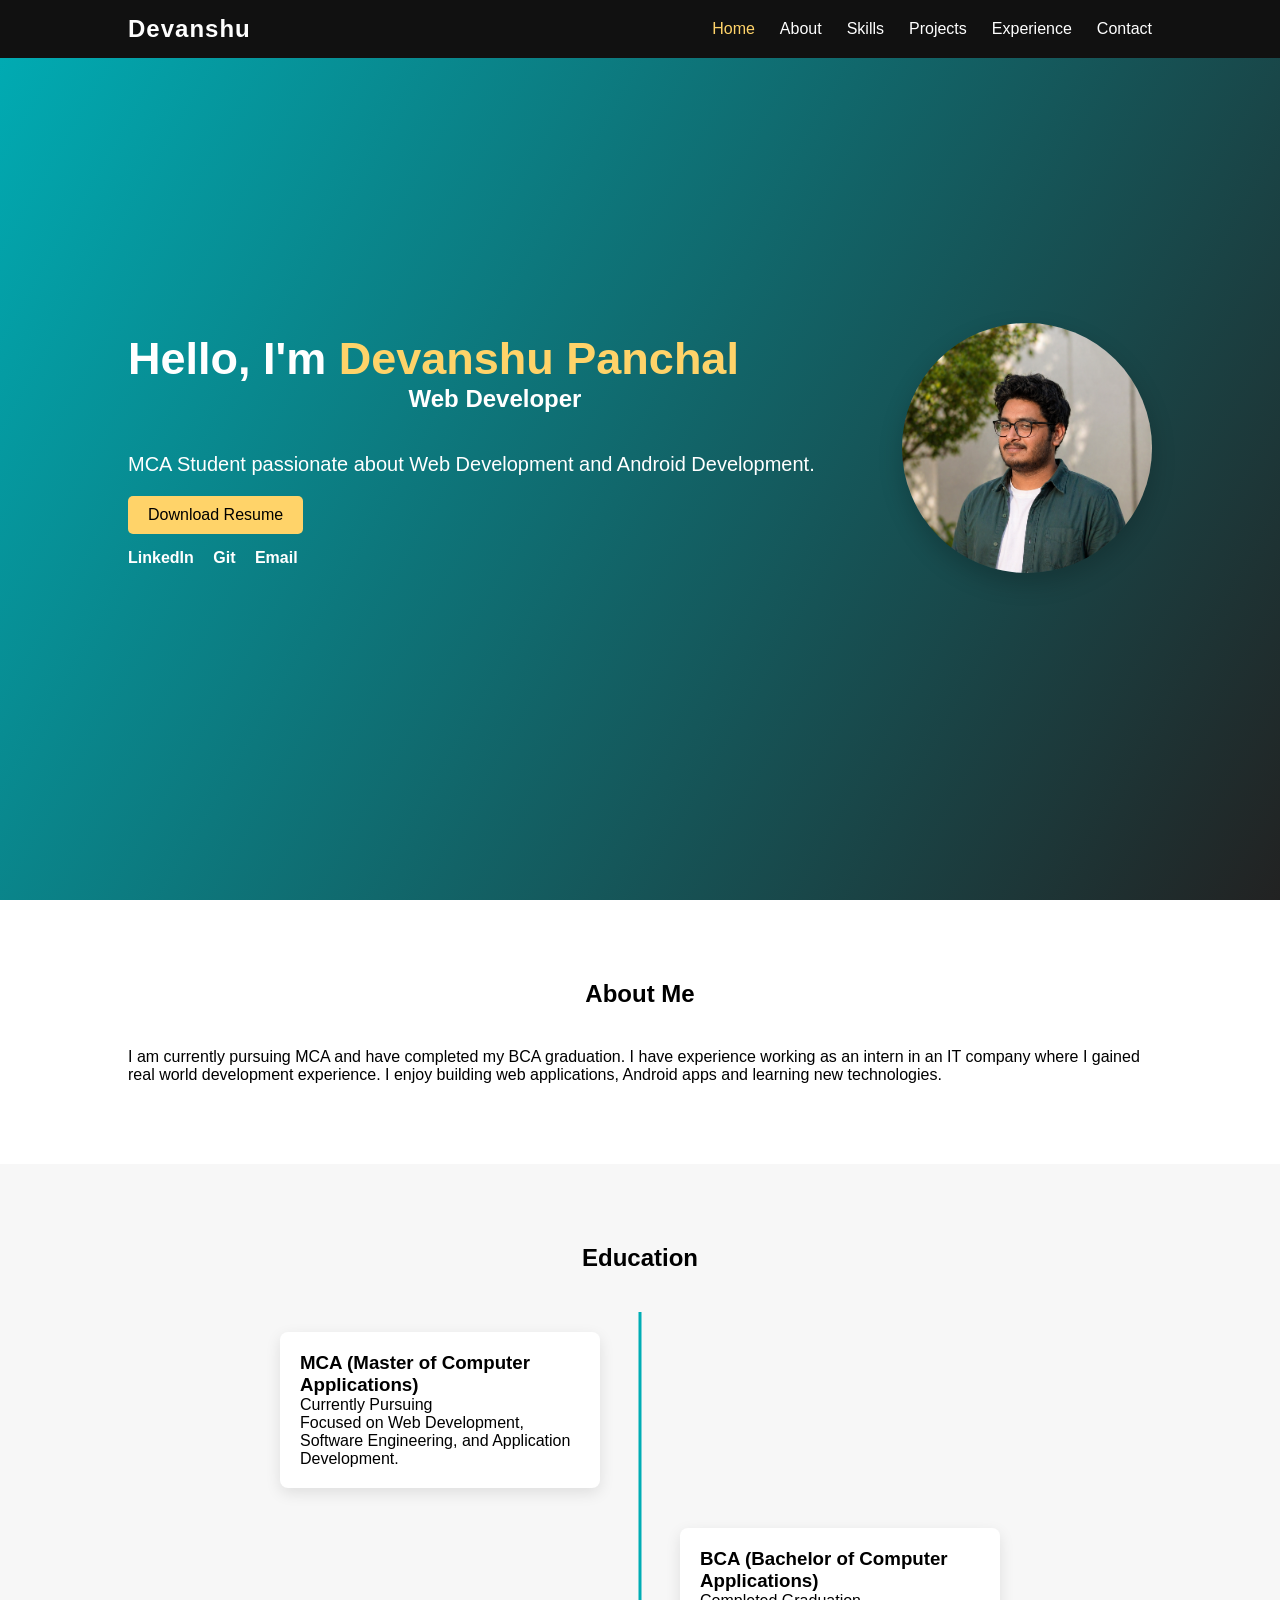
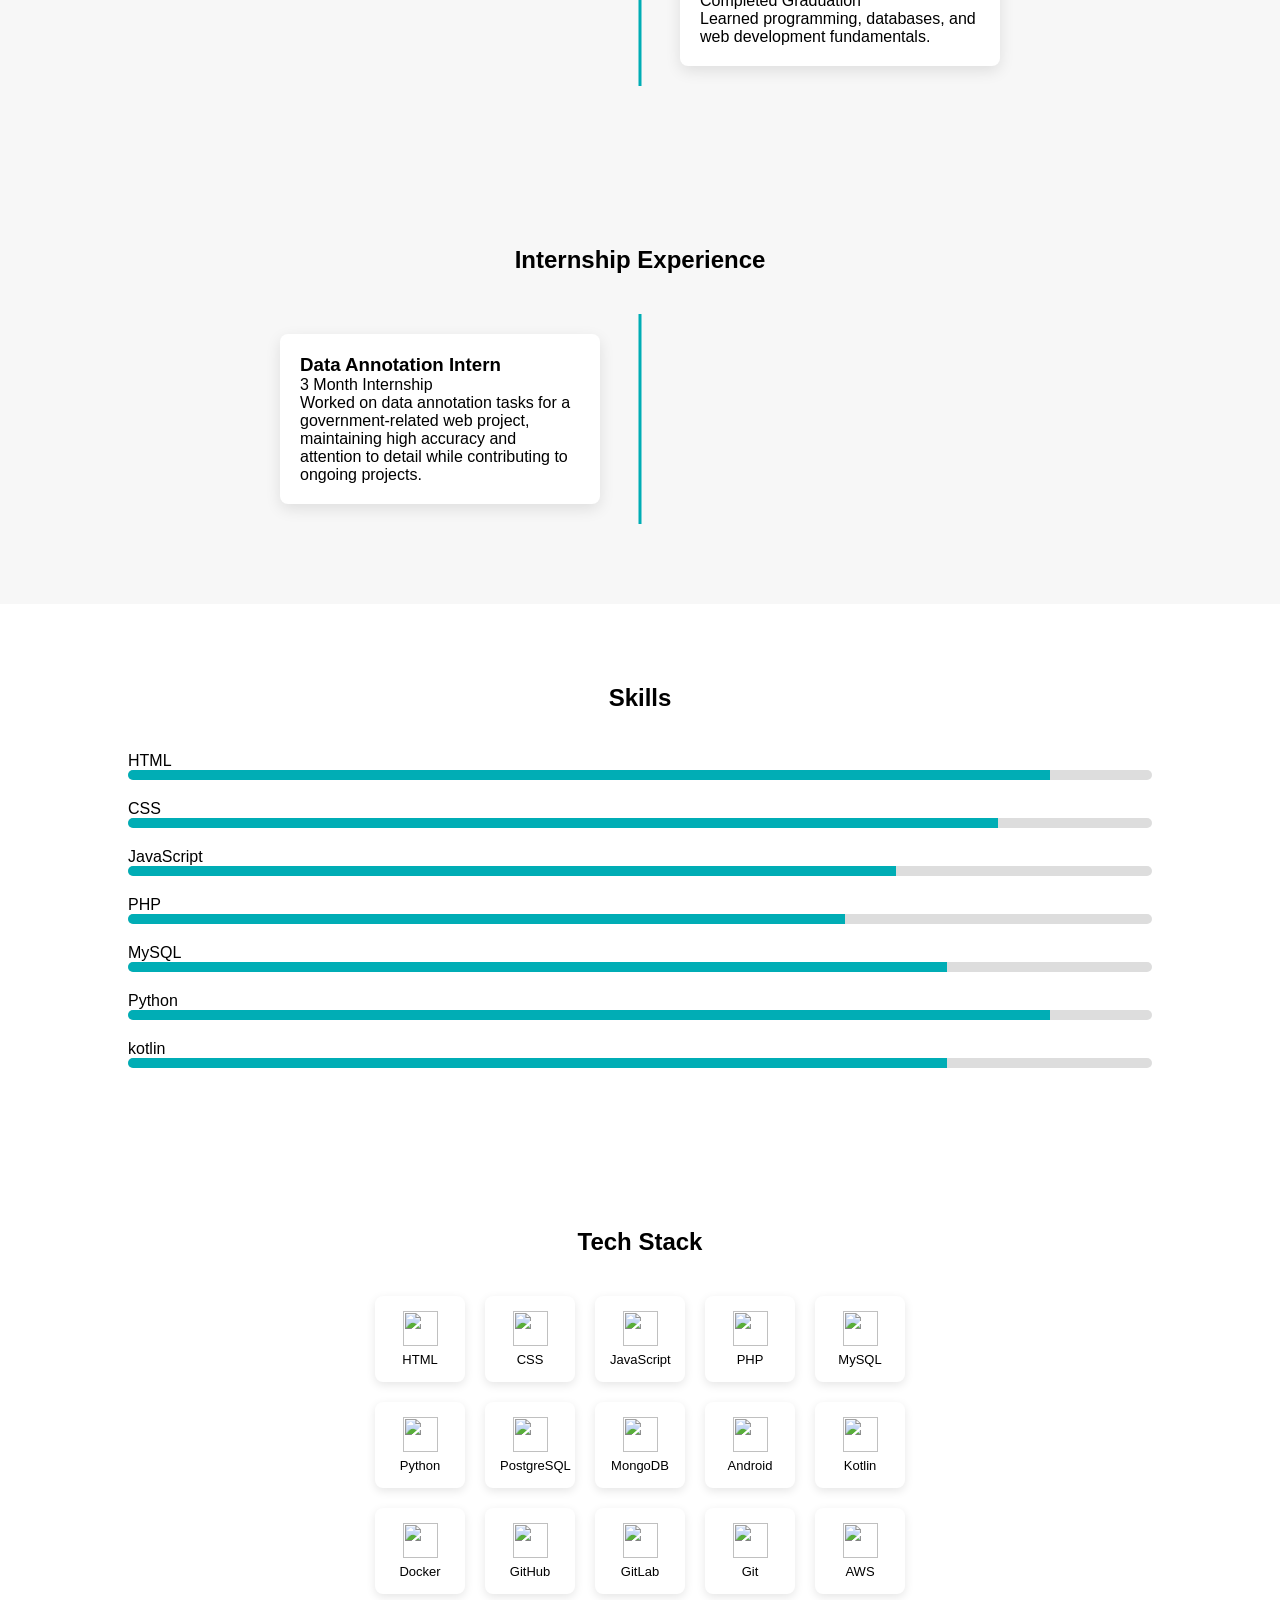
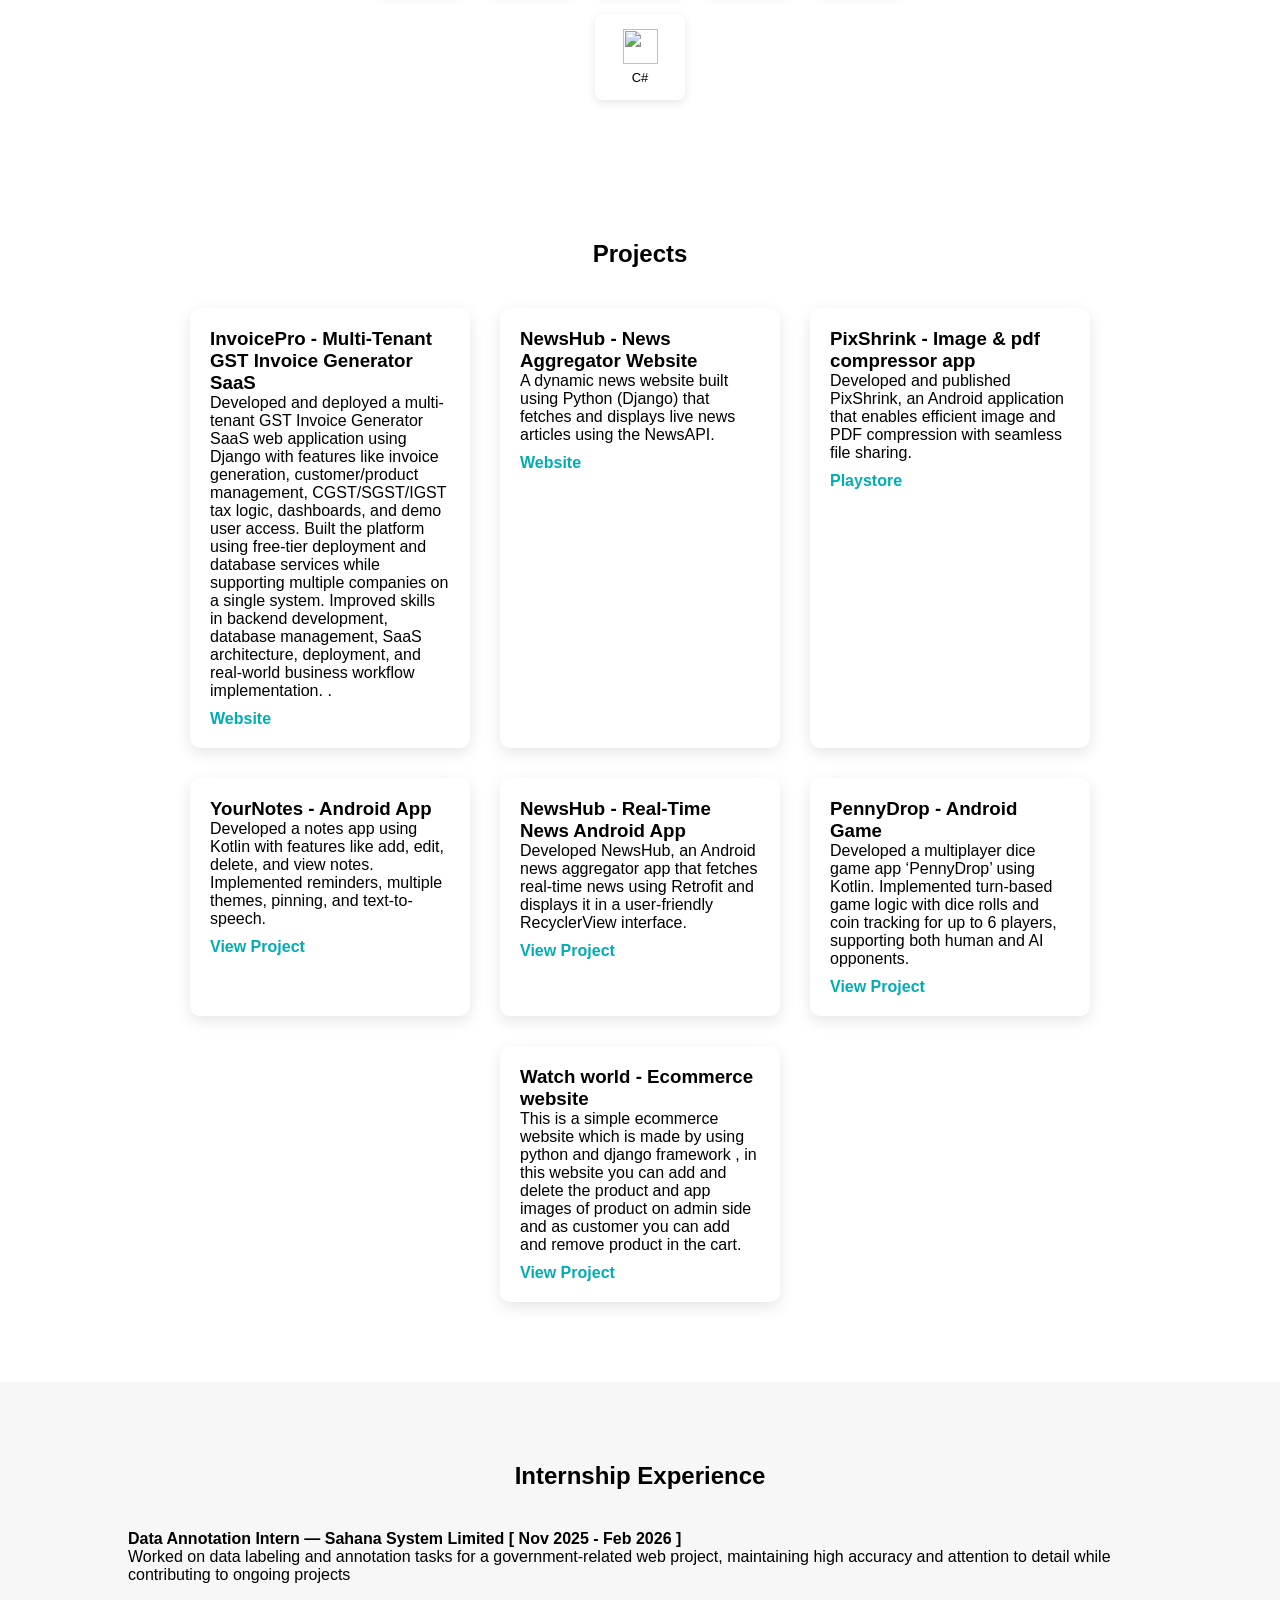
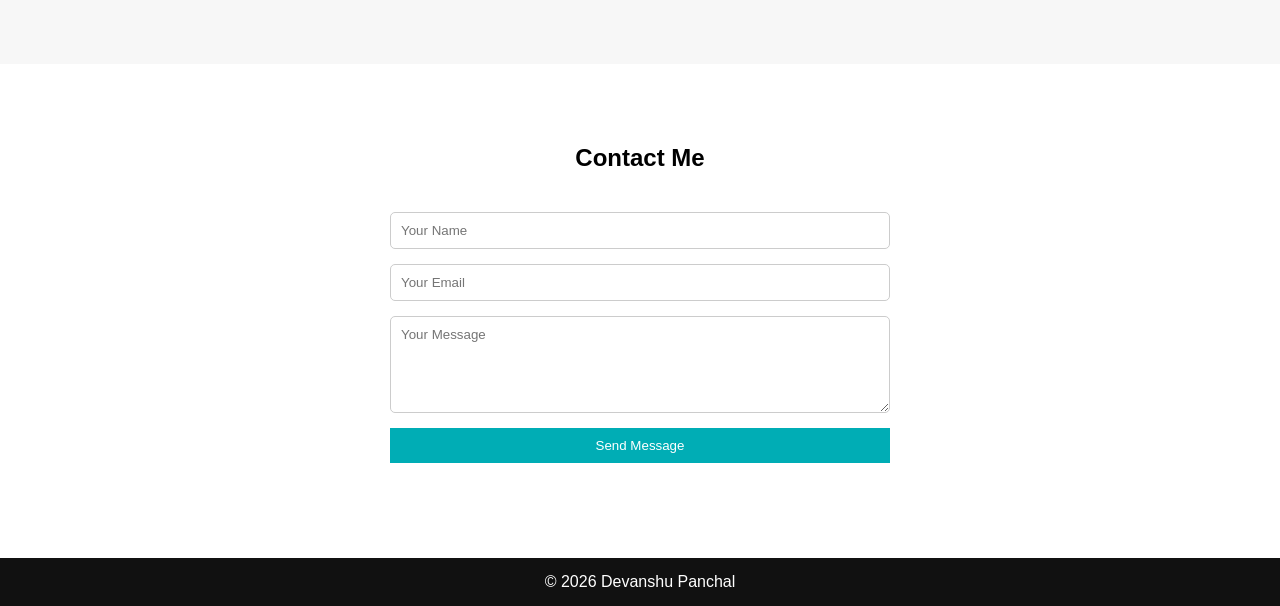
==== commit f060f0bb: "added my new Invoice generator project and changed resume" ====
--- a/index.html
+++ b/index.html
@@ -293,6 +293,13 @@
     <div class="project-container">
 
         <div class="project-card">
+            <h3>InvoicePro - Multi-Tenant GST Invoice Generator SaaS</h3>
+            <p>Developed and deployed a multi-tenant GST Invoice Generator SaaS web application using Django with features like invoice generation, customer/product management, CGST/SGST/IGST tax logic, dashboards, and demo user access. Built the platform using free-tier deployment and database services while supporting multiple companies on a single system. Improved skills in backend development, database management, SaaS architecture, deployment, and real-world business workflow implementation.
+.</p>
+            <a href="https://invoicegeneratorpro-web.onrender.com">Website</a>
+        </div>
+
+        <div class="project-card">
             <h3>NewsHub - News Aggregator Website</h3>
             <p>A dynamic news website built using Python (Django) that fetches and displays live news articles
 using the NewsAPI.</p>
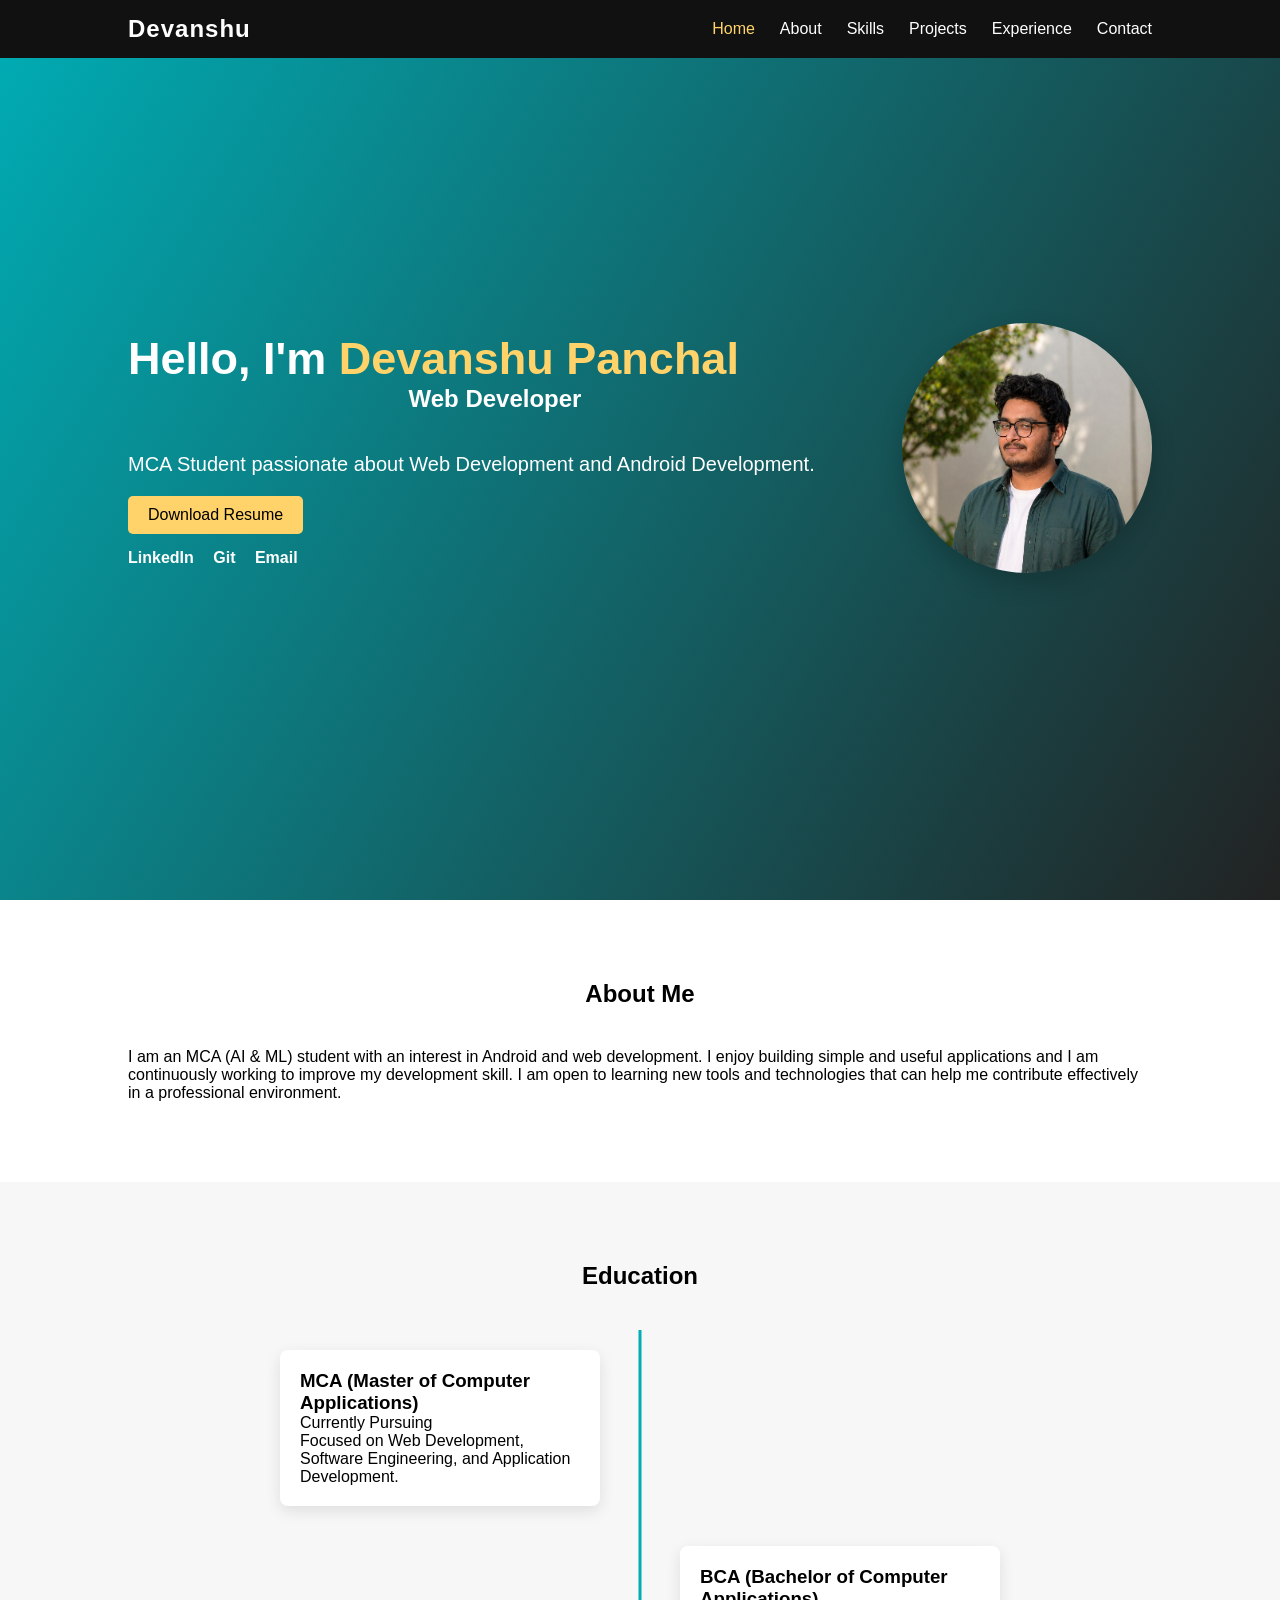
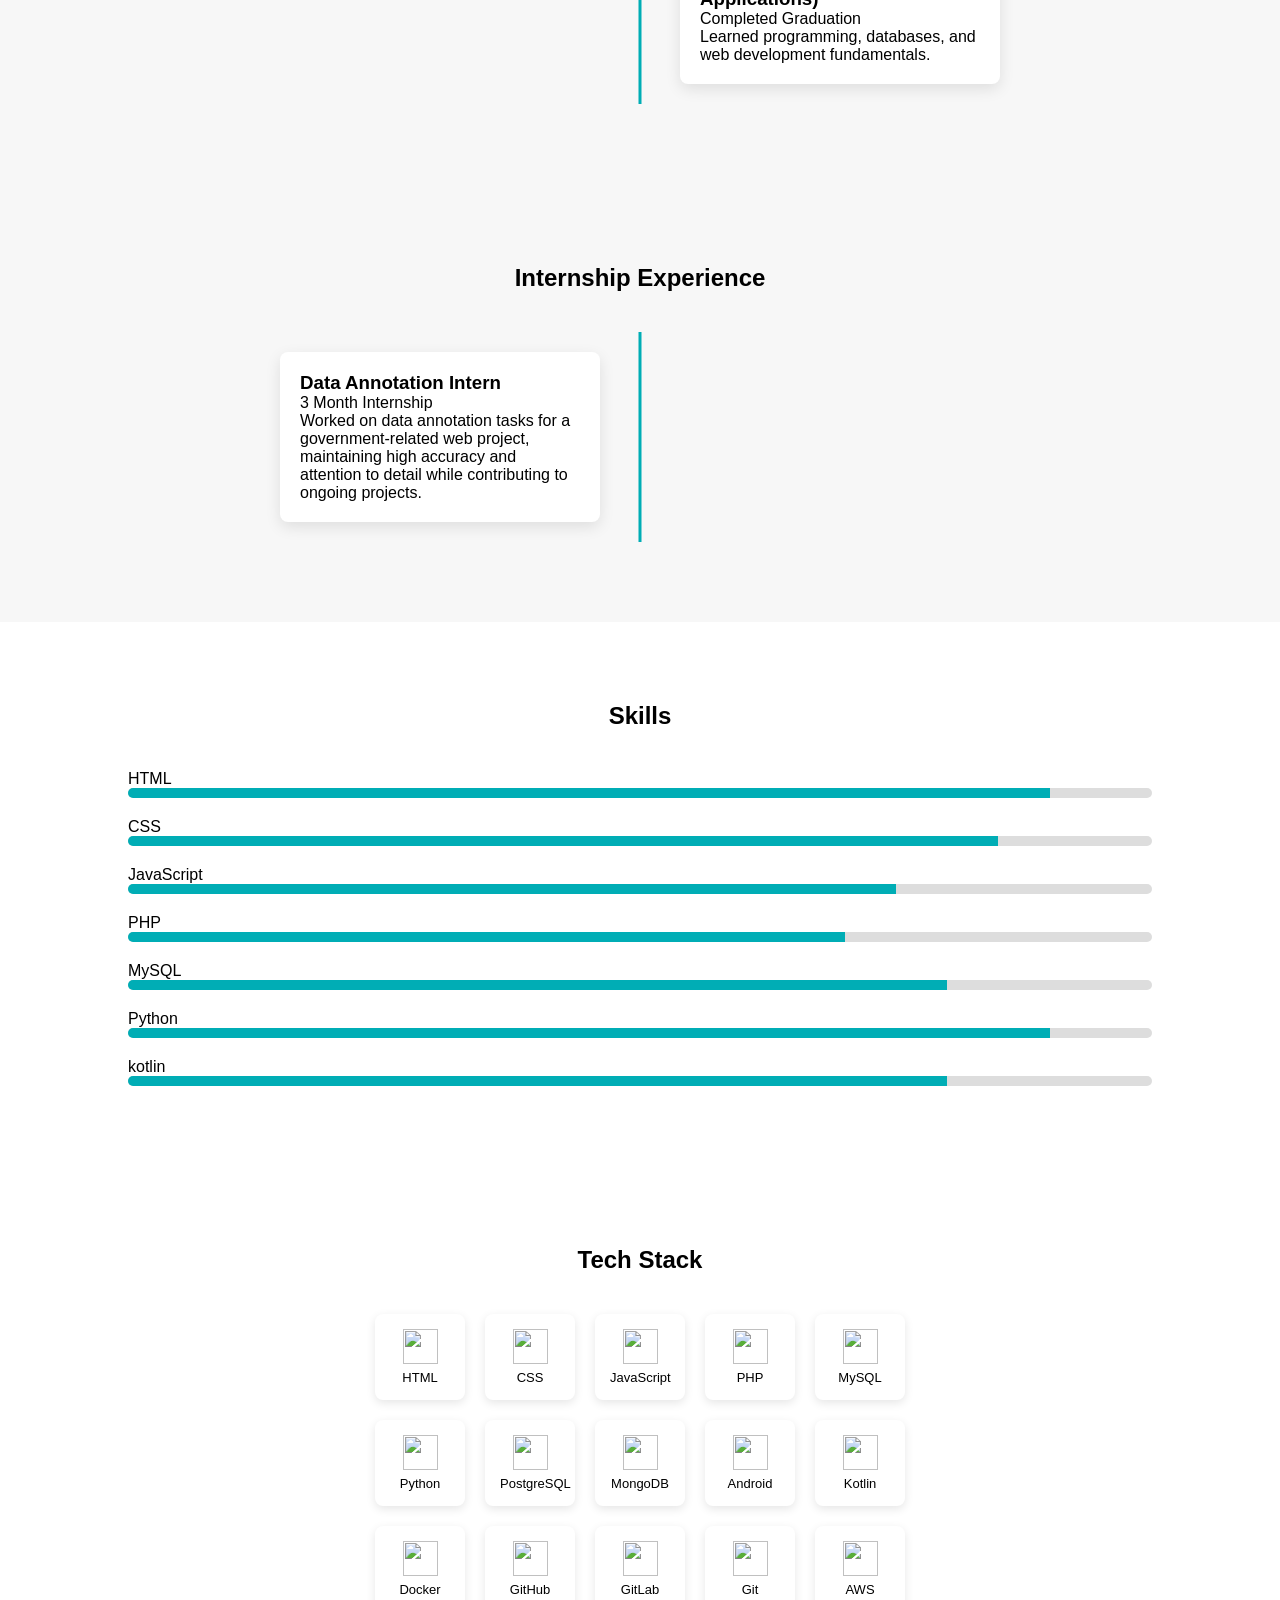
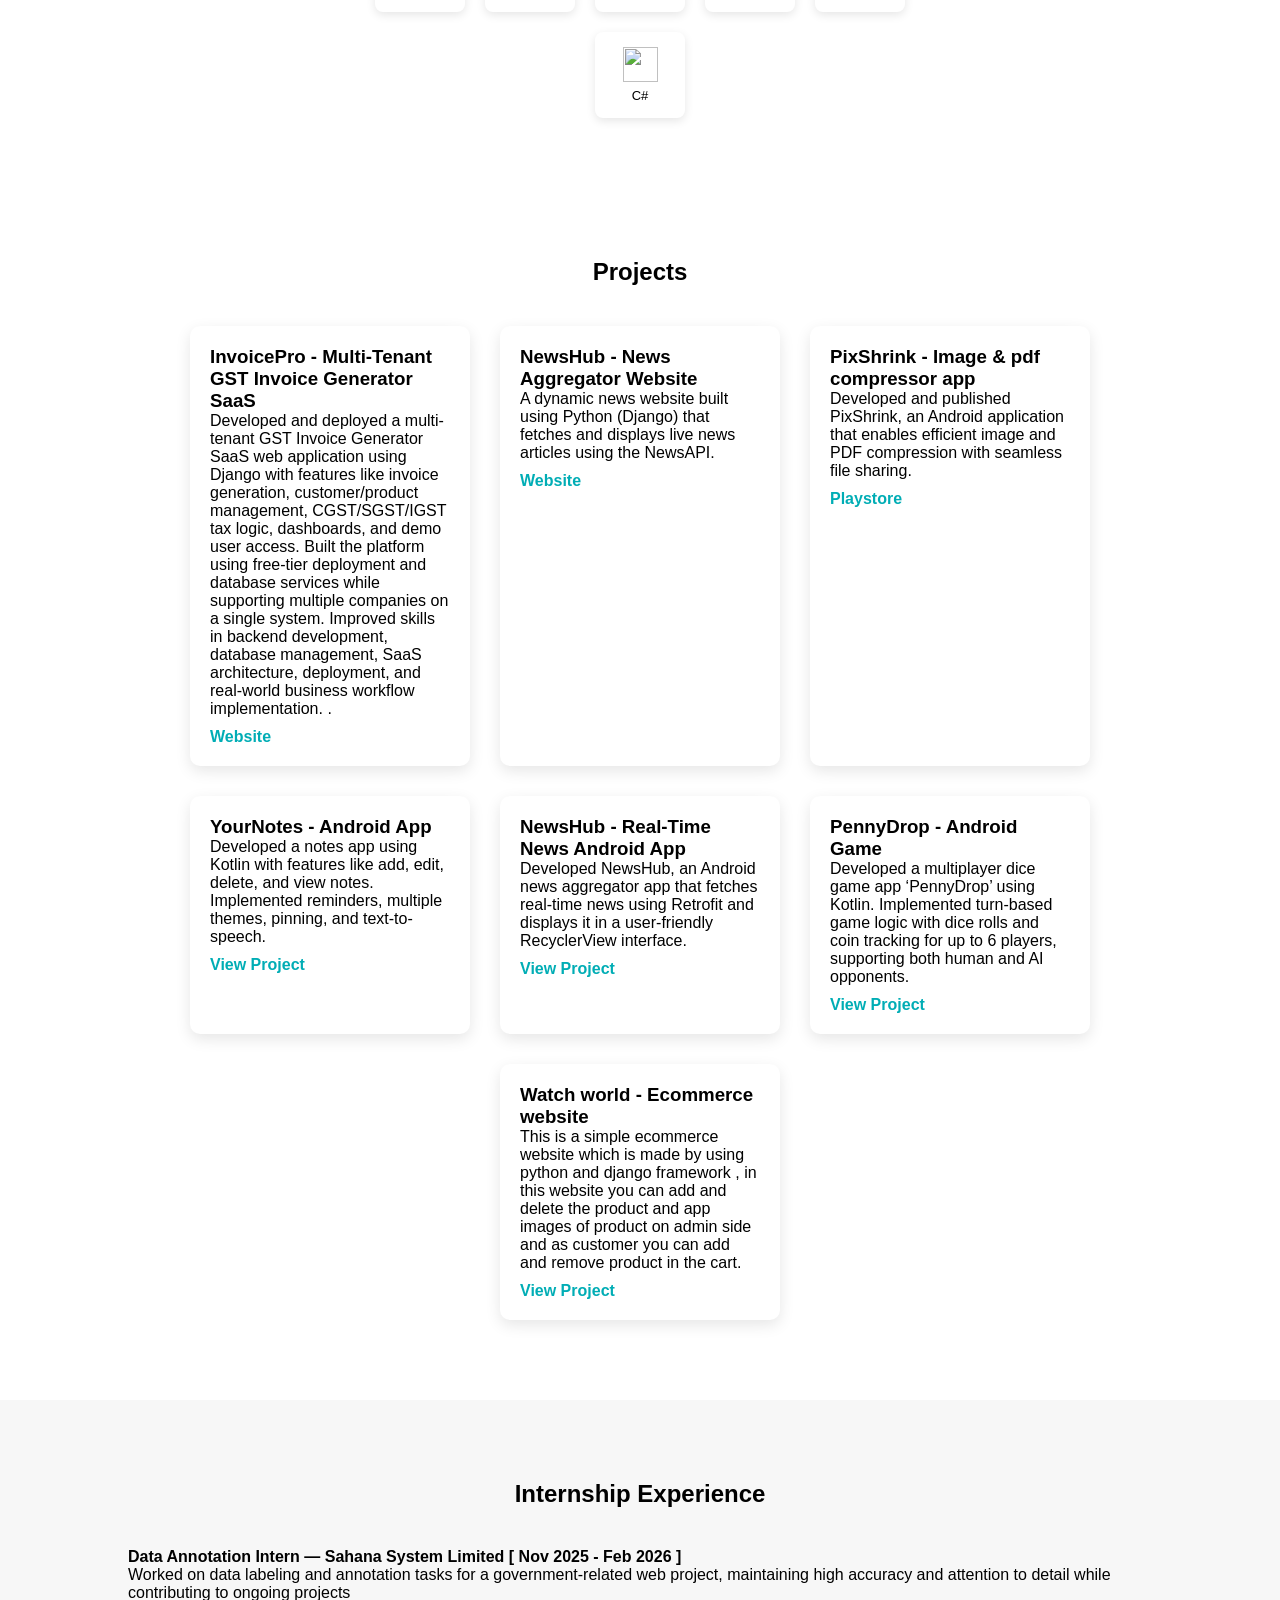
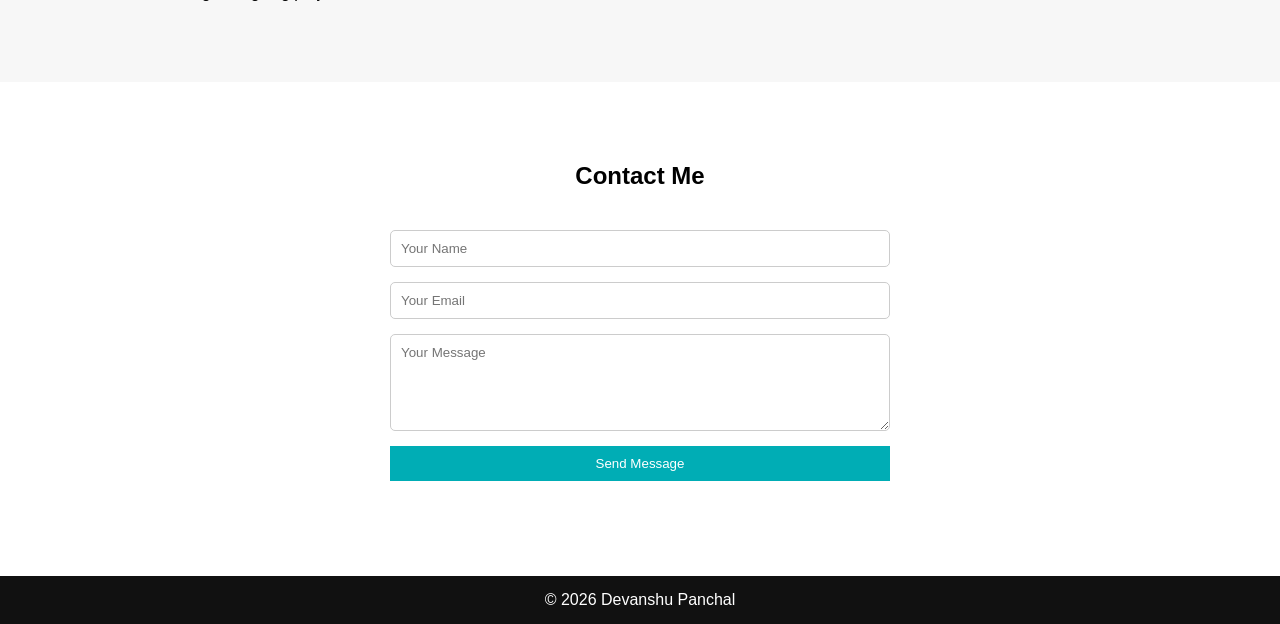
==== commit 69e93f1c: "updated About Me section" ====
--- a/index.html
+++ b/index.html
@@ -67,11 +67,10 @@
 <section id="about" class="about">
     <h2>About Me</h2>
 
-    <p>
-        I am currently pursuing MCA and have completed my BCA graduation.
-        I have experience working as an intern in an IT company where I gained
-        real world development experience. I enjoy building web applications,
-        Android apps and learning new technologies.
+    <p> 
+        I am an MCA (AI & ML) student with an interest in Android and web development. I enjoy building simple and
+        useful applications and I am continuously working to improve my development skill. I am open to learning new
+        tools and technologies that can help me contribute effectively in a professional environment.
     </p>
 
 </section>
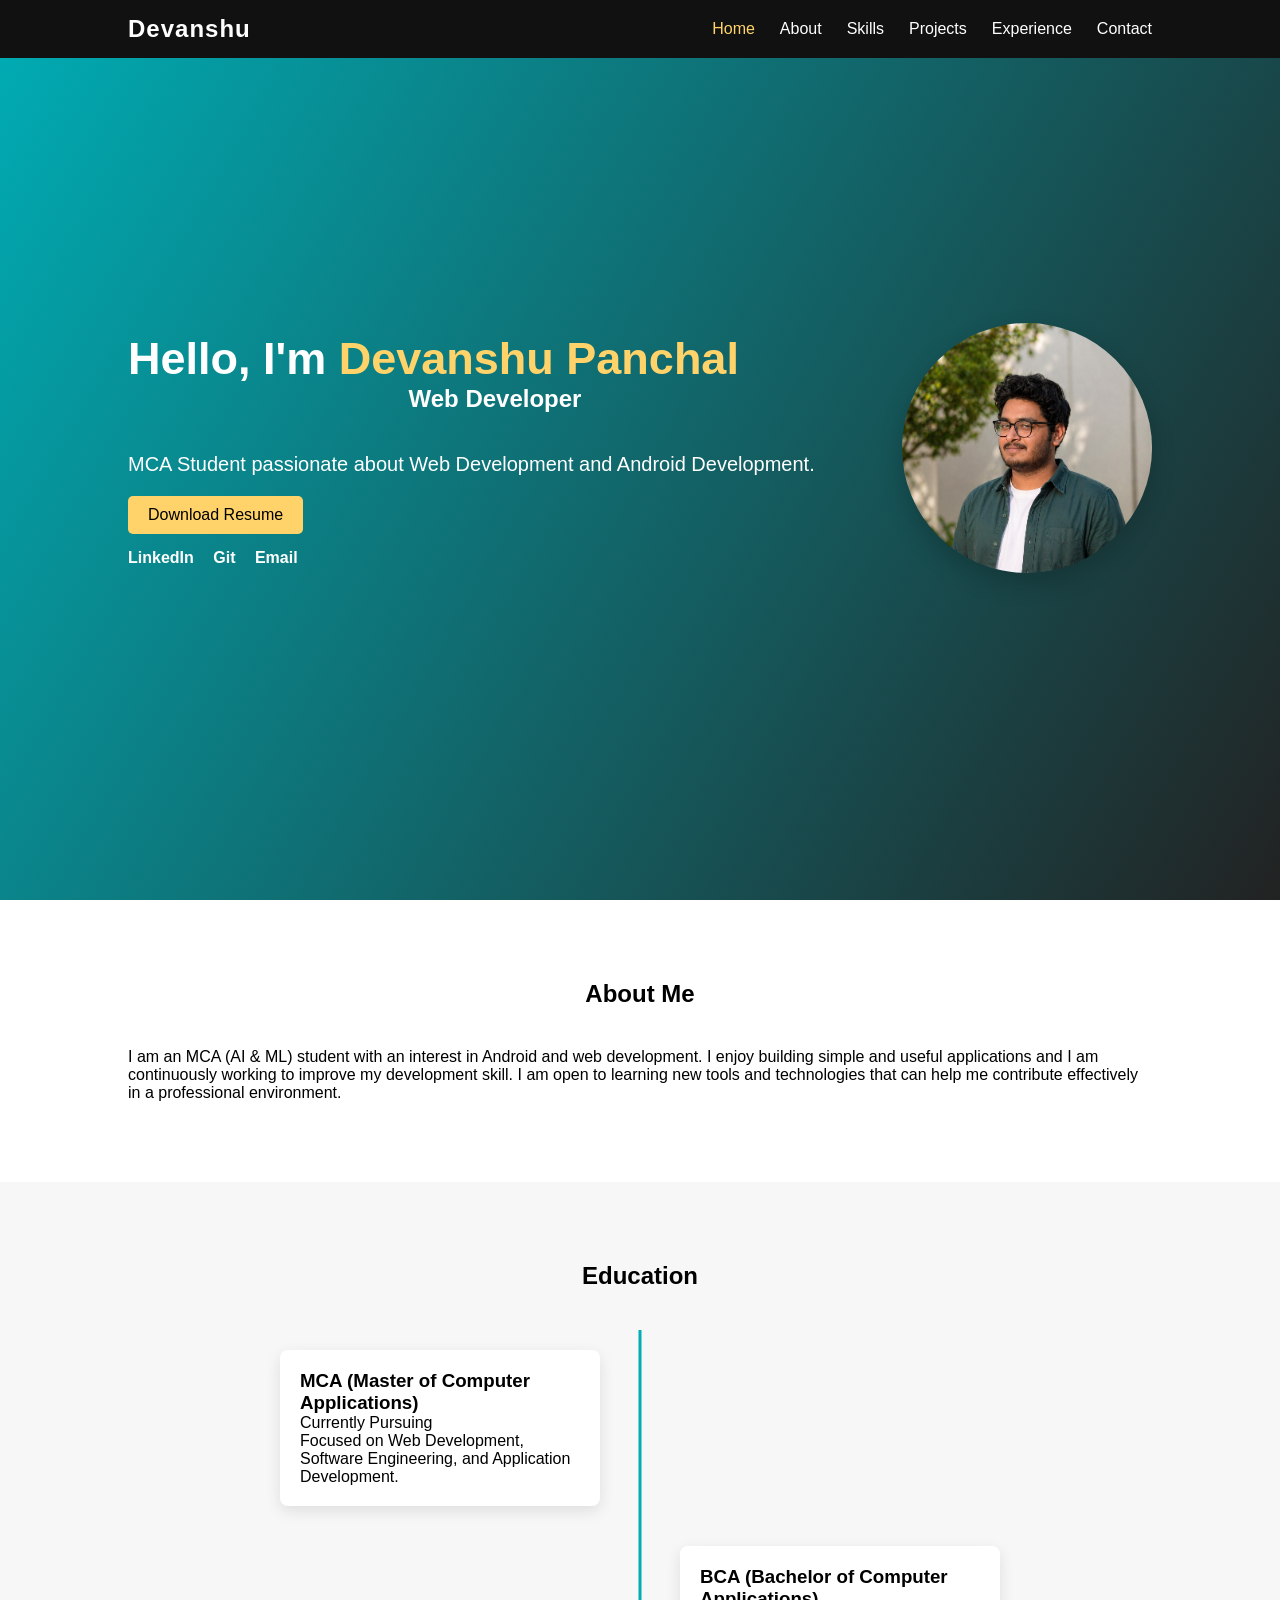
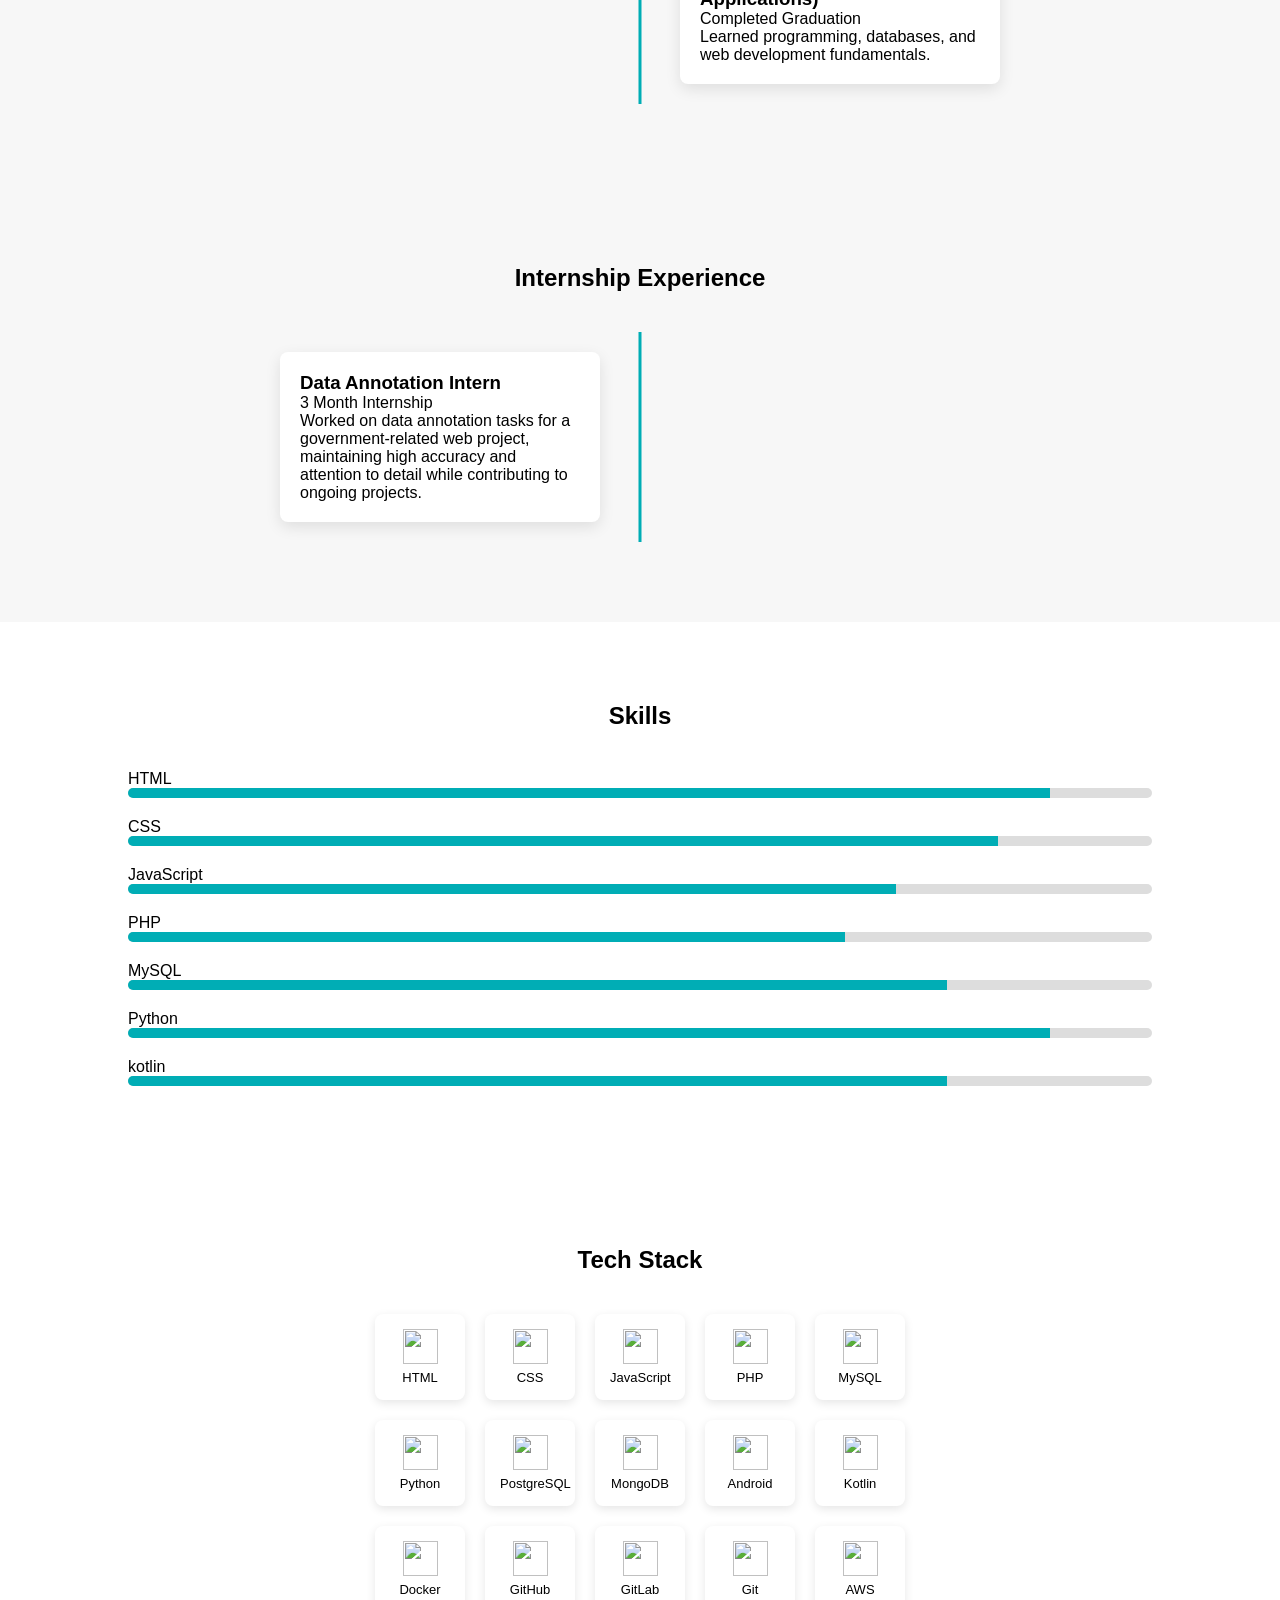
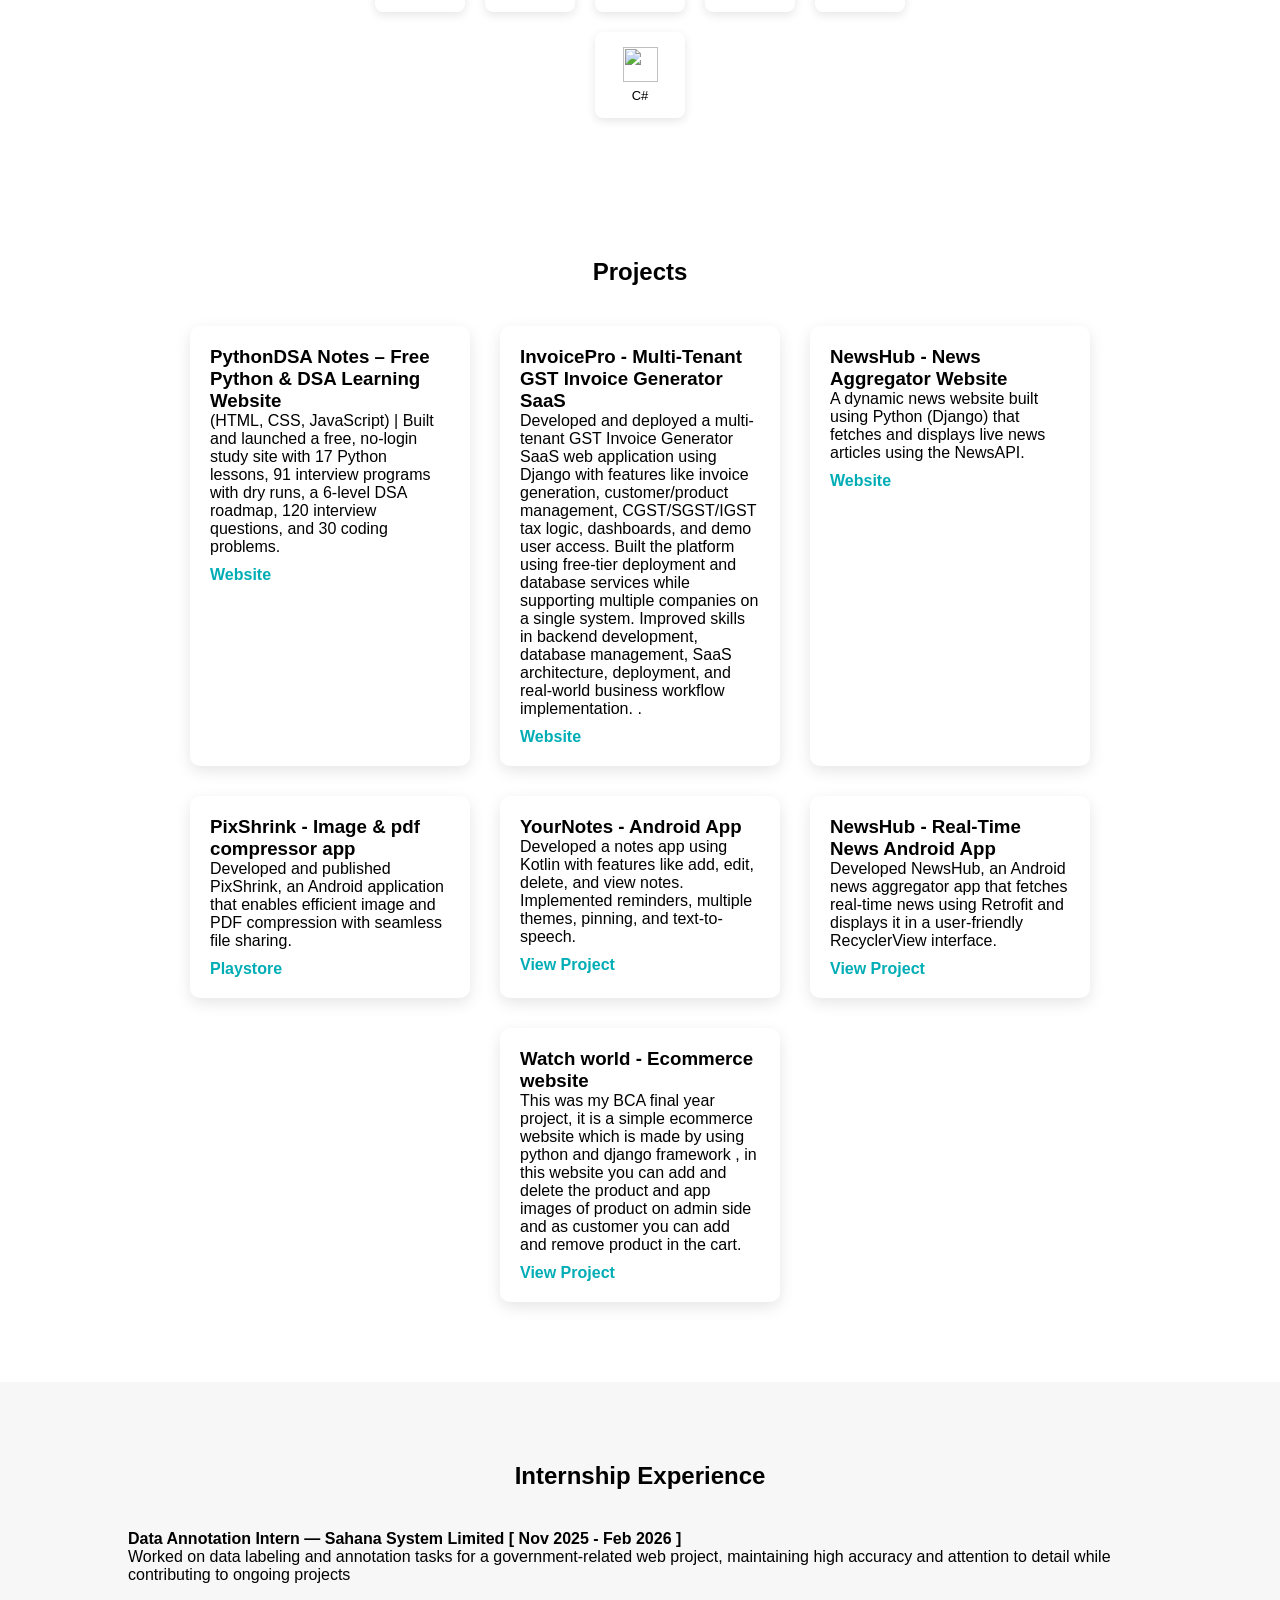
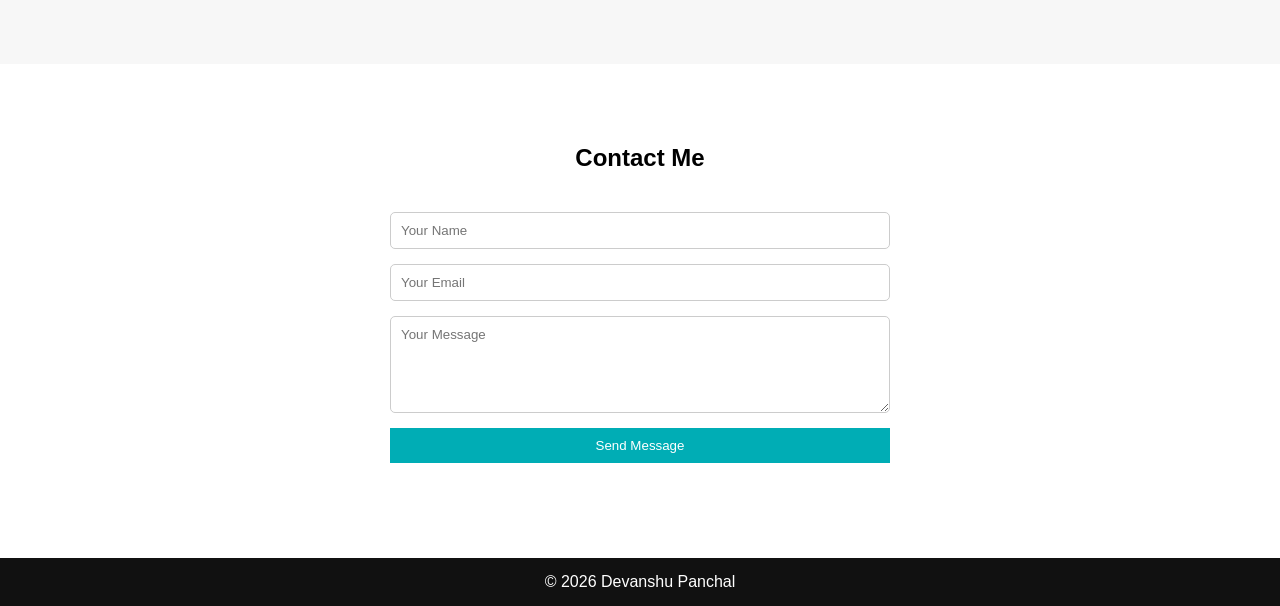
==== commit 2cc2a690: "added latest project and Resume" ====
--- a/index.html
+++ b/index.html
@@ -292,6 +292,13 @@
     <div class="project-container">
 
         <div class="project-card">
+            <h3>PythonDSA Notes – Free Python & DSA Learning Website</h3>
+            <p>(HTML, CSS, JavaScript) | Built and launched a free, no-login study site with 17 Python lessons, 91 interview 
+programs with dry runs, a 6-level DSA roadmap, 120 interview questions, and 30 coding problems.</p>
+            <a href="https://pythondsanotes.onrender.com/">Website</a>
+        </div>
+
+        <div class="project-card">
             <h3>InvoicePro - Multi-Tenant GST Invoice Generator SaaS</h3>
             <p>Developed and deployed a multi-tenant GST Invoice Generator SaaS web application using Django with features like invoice generation, customer/product management, CGST/SGST/IGST tax logic, dashboards, and demo user access. Built the platform using free-tier deployment and database services while supporting multiple companies on a single system. Improved skills in backend development, database management, SaaS architecture, deployment, and real-world business workflow implementation.
 .</p>
@@ -327,16 +334,8 @@
         </div>
 
         <div class="project-card">
-            <h3>PennyDrop - Android Game</h3>
-            <p>Developed a multiplayer dice game app ‘PennyDrop’ using Kotlin. Implemented turn-based game
-logic with dice rolls and coin tracking for up to 6 players, supporting both human and AI
-opponents. </p>
-            <a href="https://github.com/Daredevil2810/PennyDrop---Game-App">View Project</a>
-        </div>
-
-        <div class="project-card">
             <h3>Watch world - Ecommerce website</h3>
-            <p>This is a simple ecommerce website which is made by using python and django framework , in this
+            <p>This was my BCA final year project, it is a simple ecommerce website which is made by using python and django framework , in this
 website you can add and delete the product and app images of product on admin side and as
 customer you can add and remove product in the cart.</p>
             <a href="https://github.com/Daredevil2810/WatchShop---Ecommerce-website-.git">View Project</a>
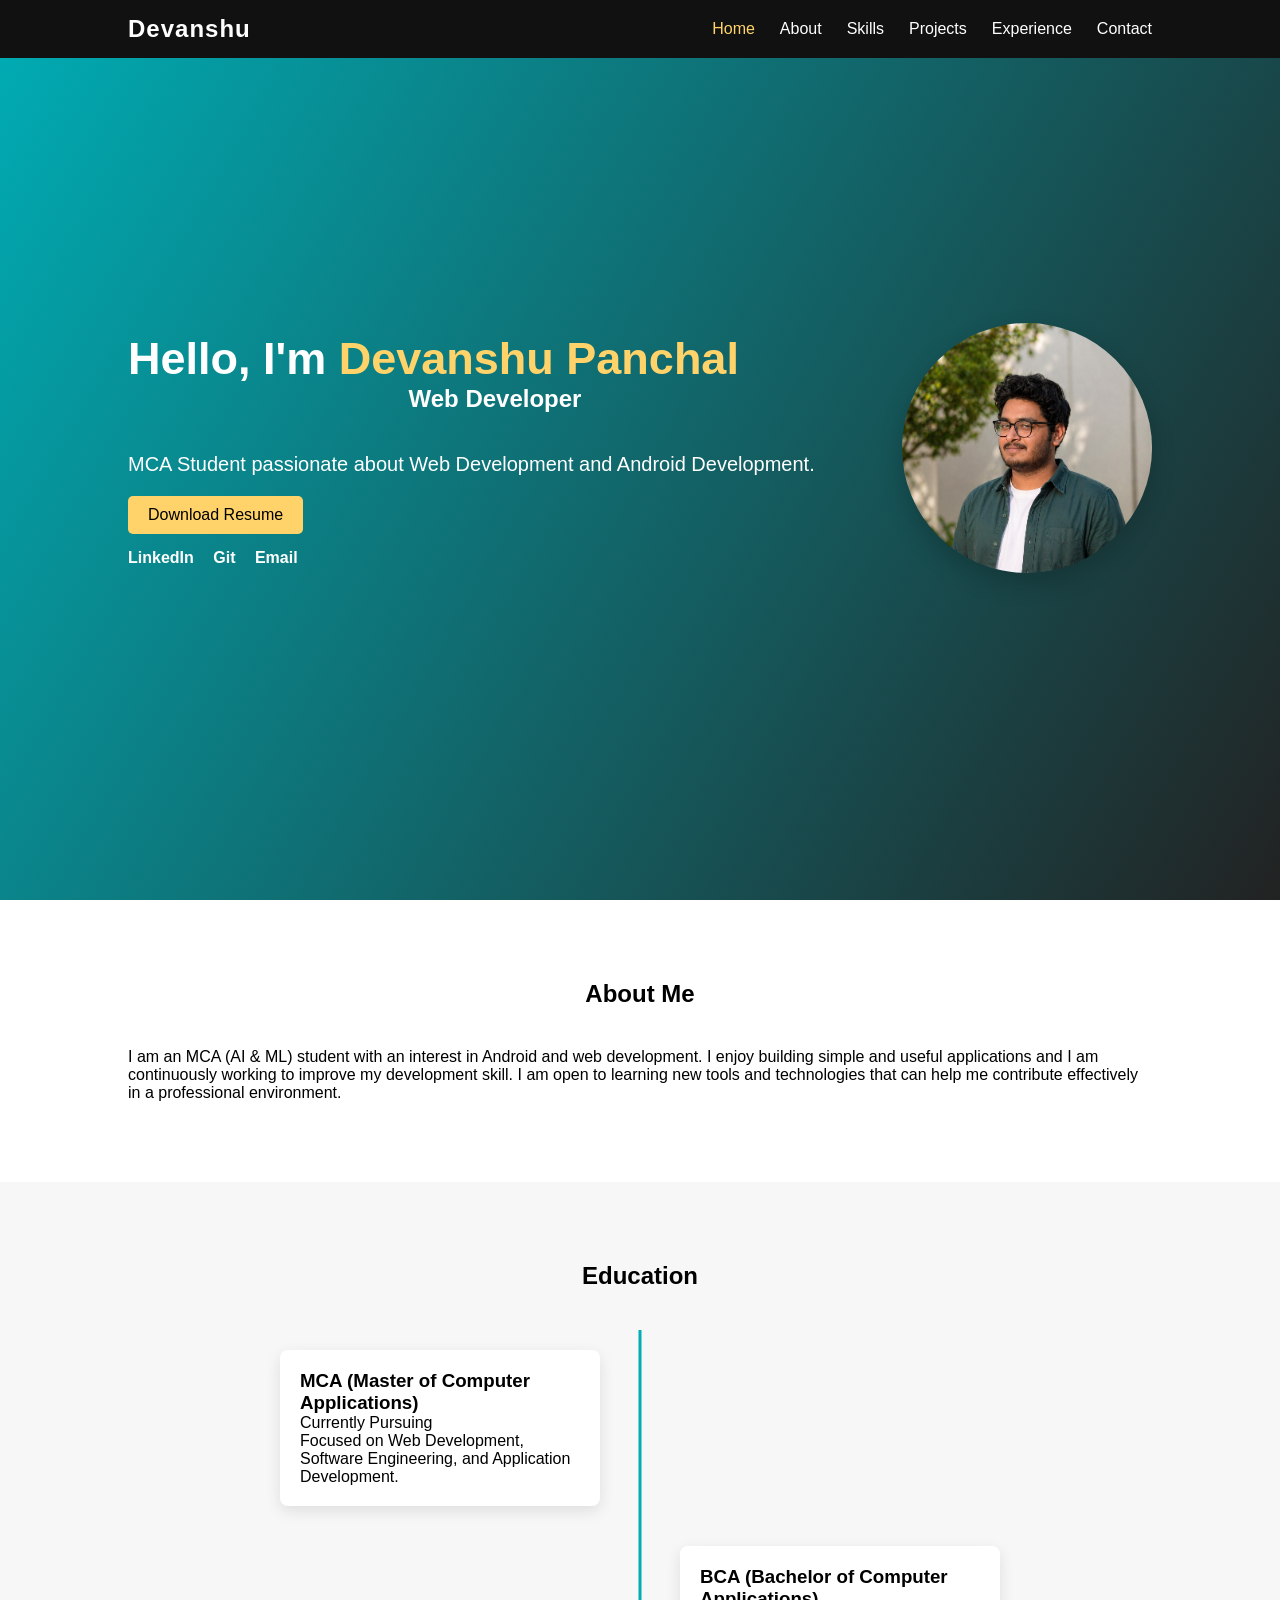
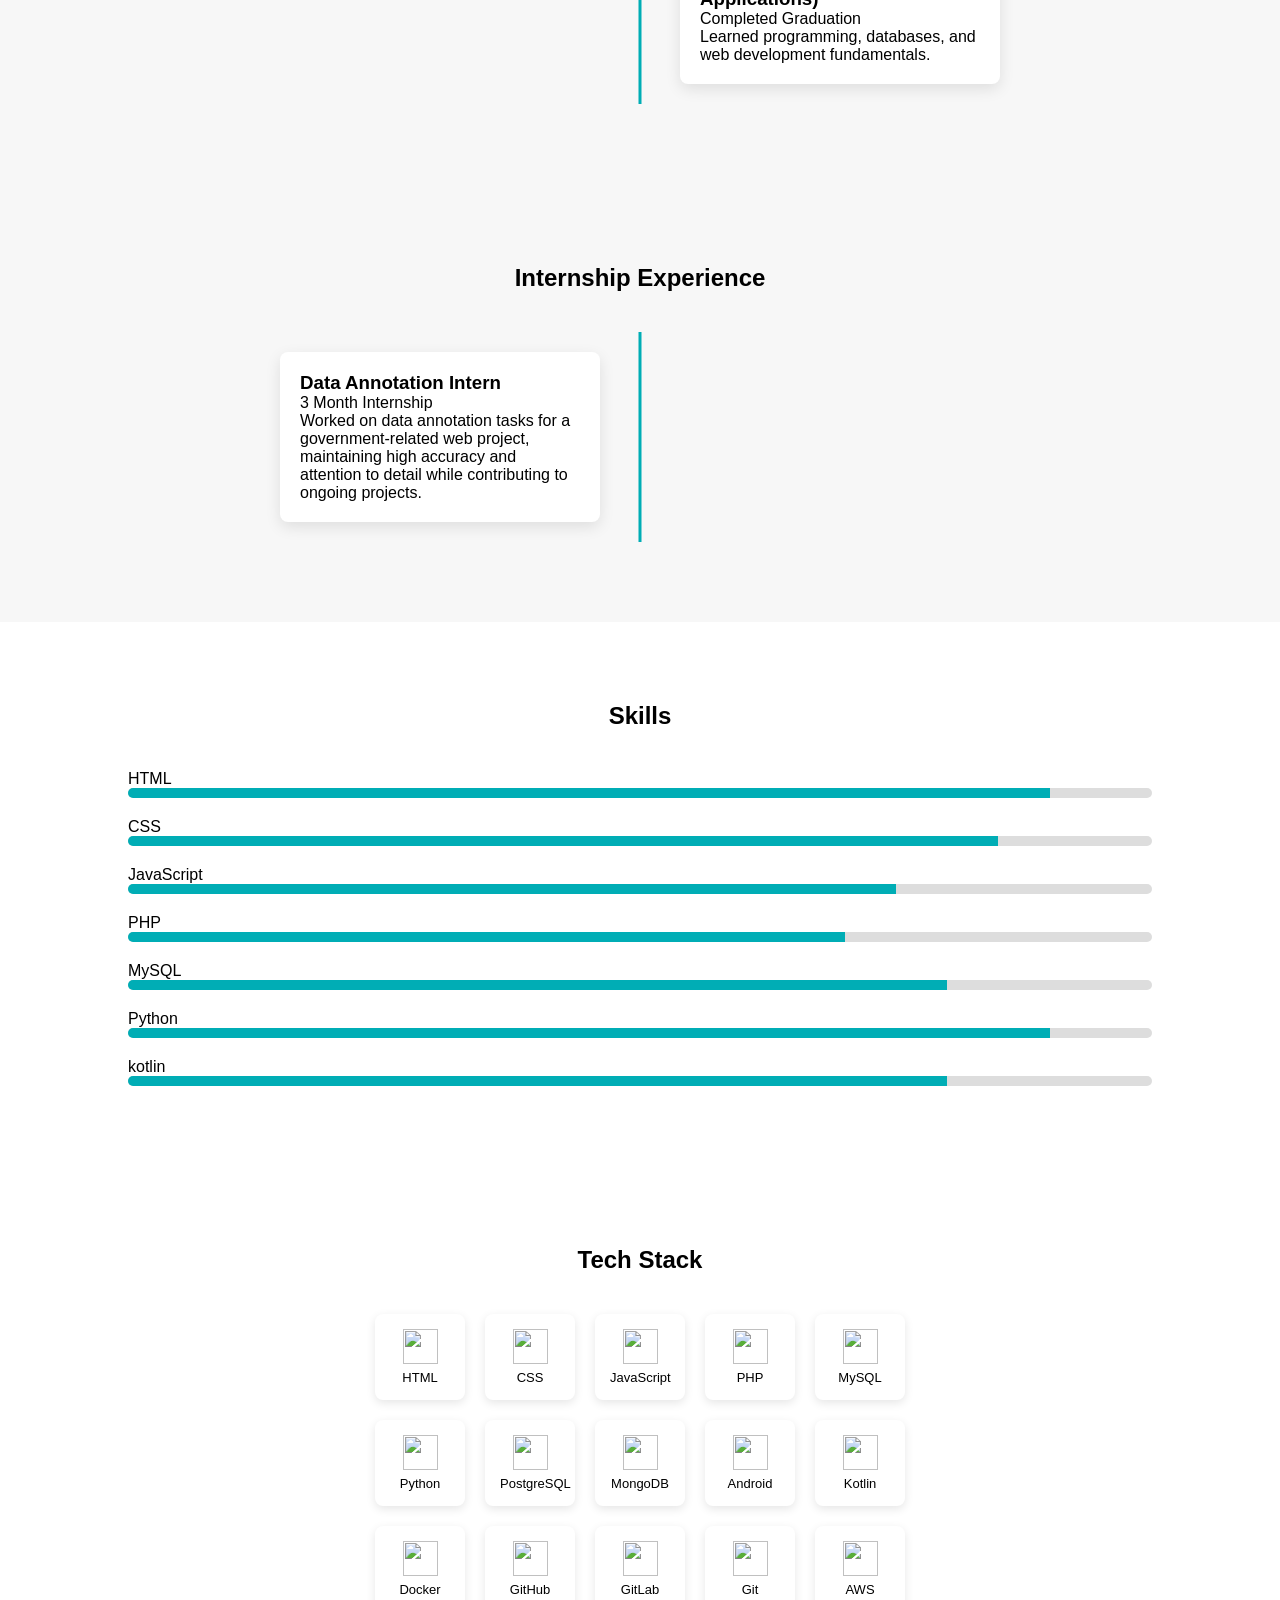
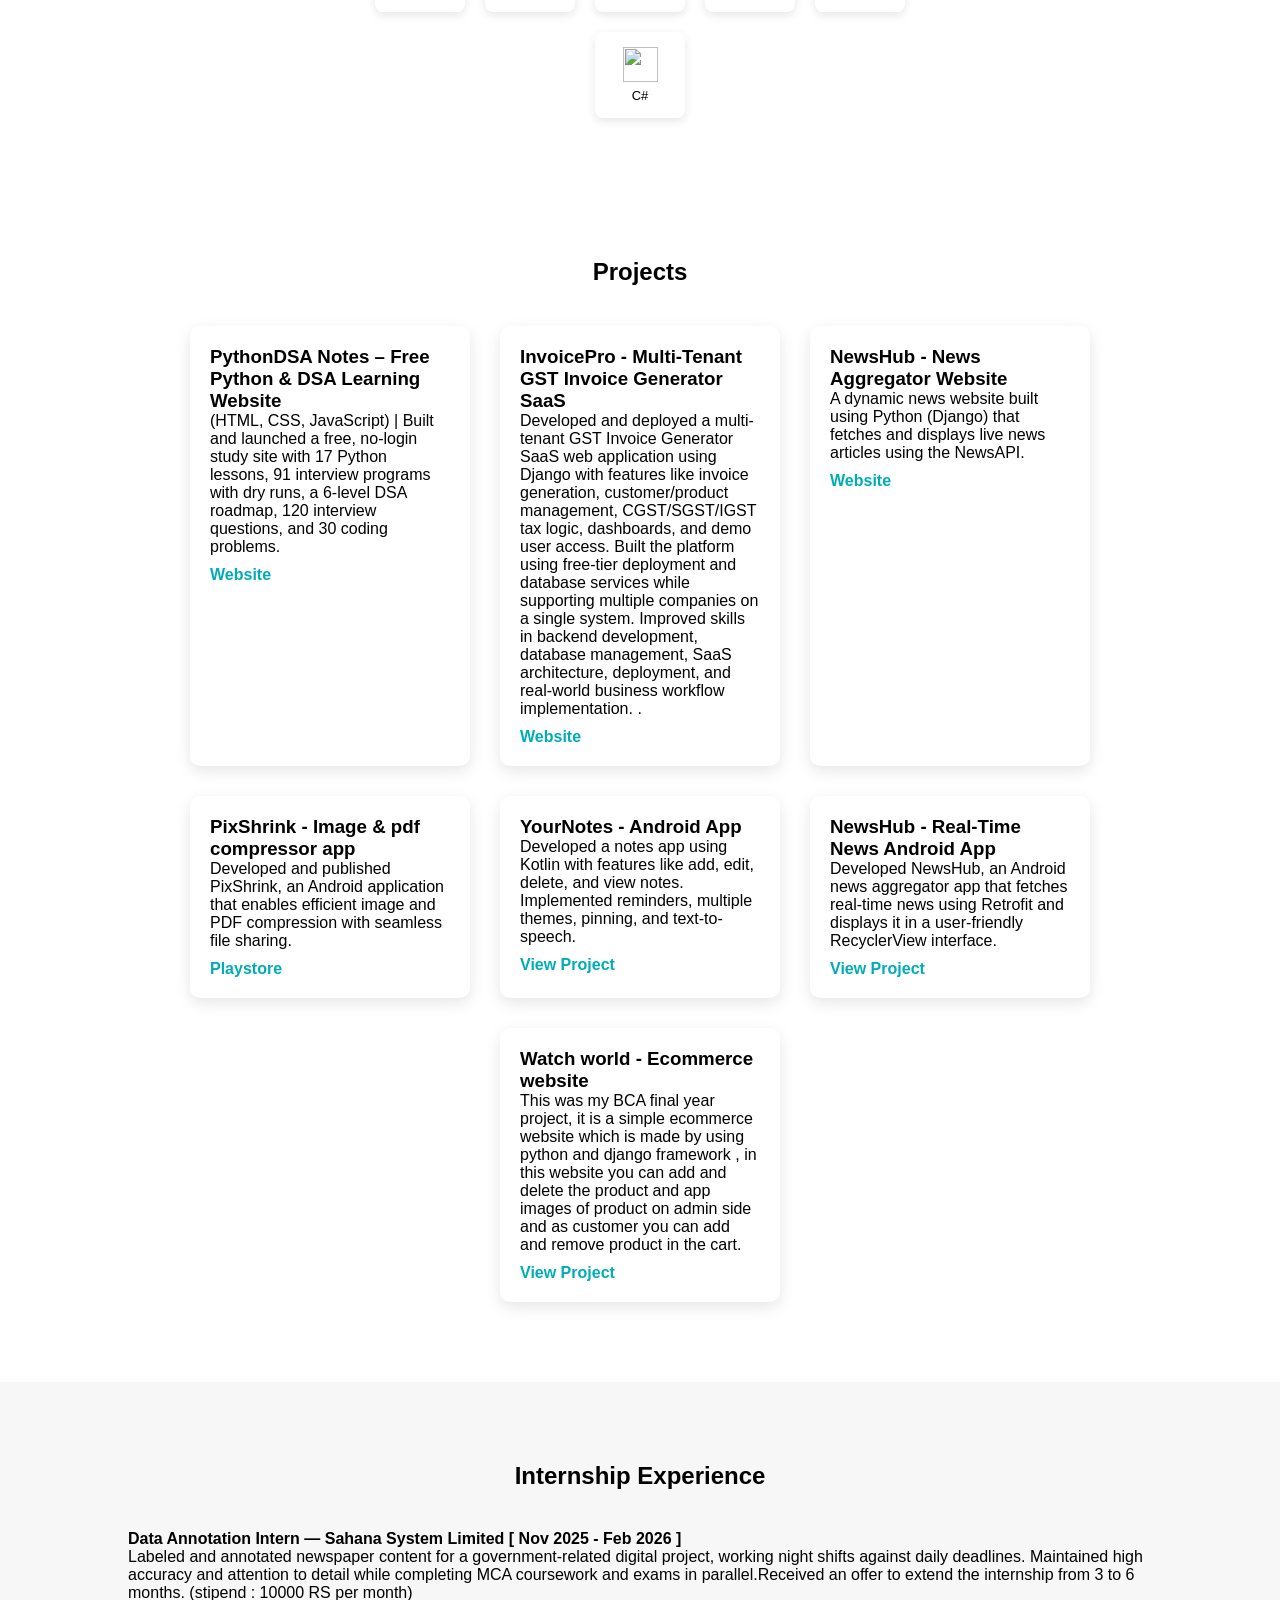
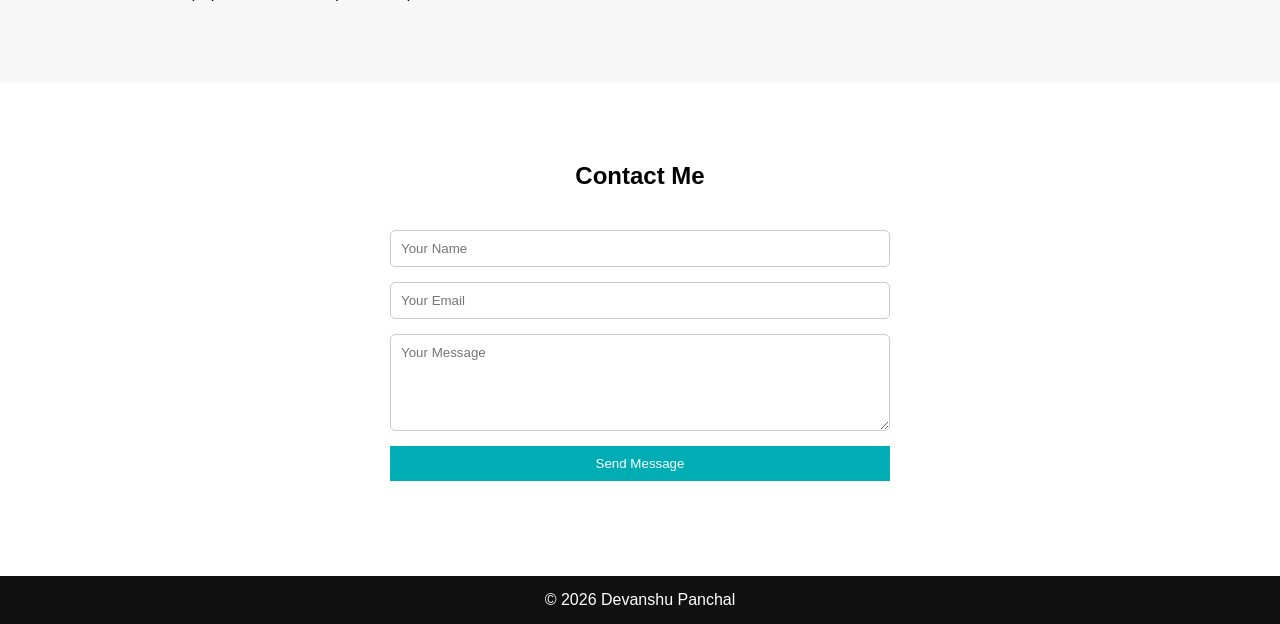
==== commit 08190ee5: "updated some lines in Experience" ====
--- a/index.html
+++ b/index.html
@@ -354,8 +354,8 @@
 
     <h4>Data Annotation Intern — Sahana System Limited [ Nov 2025 - Feb 2026 ]</h4>
     <p>
-        Worked on data labeling and annotation tasks for a government-related web project, maintaining
-        high accuracy and attention to detail while contributing to ongoing projects
+        Labeled and annotated newspaper content for a government-related digital project, working night shifts 
+against daily deadlines. Maintained high accuracy and attention to detail while completing MCA coursework and exams in parallel.Received an offer to extend the internship from 3 to 6 months. (stipend : 10000 RS per month) 
     </p>
 
 </section>
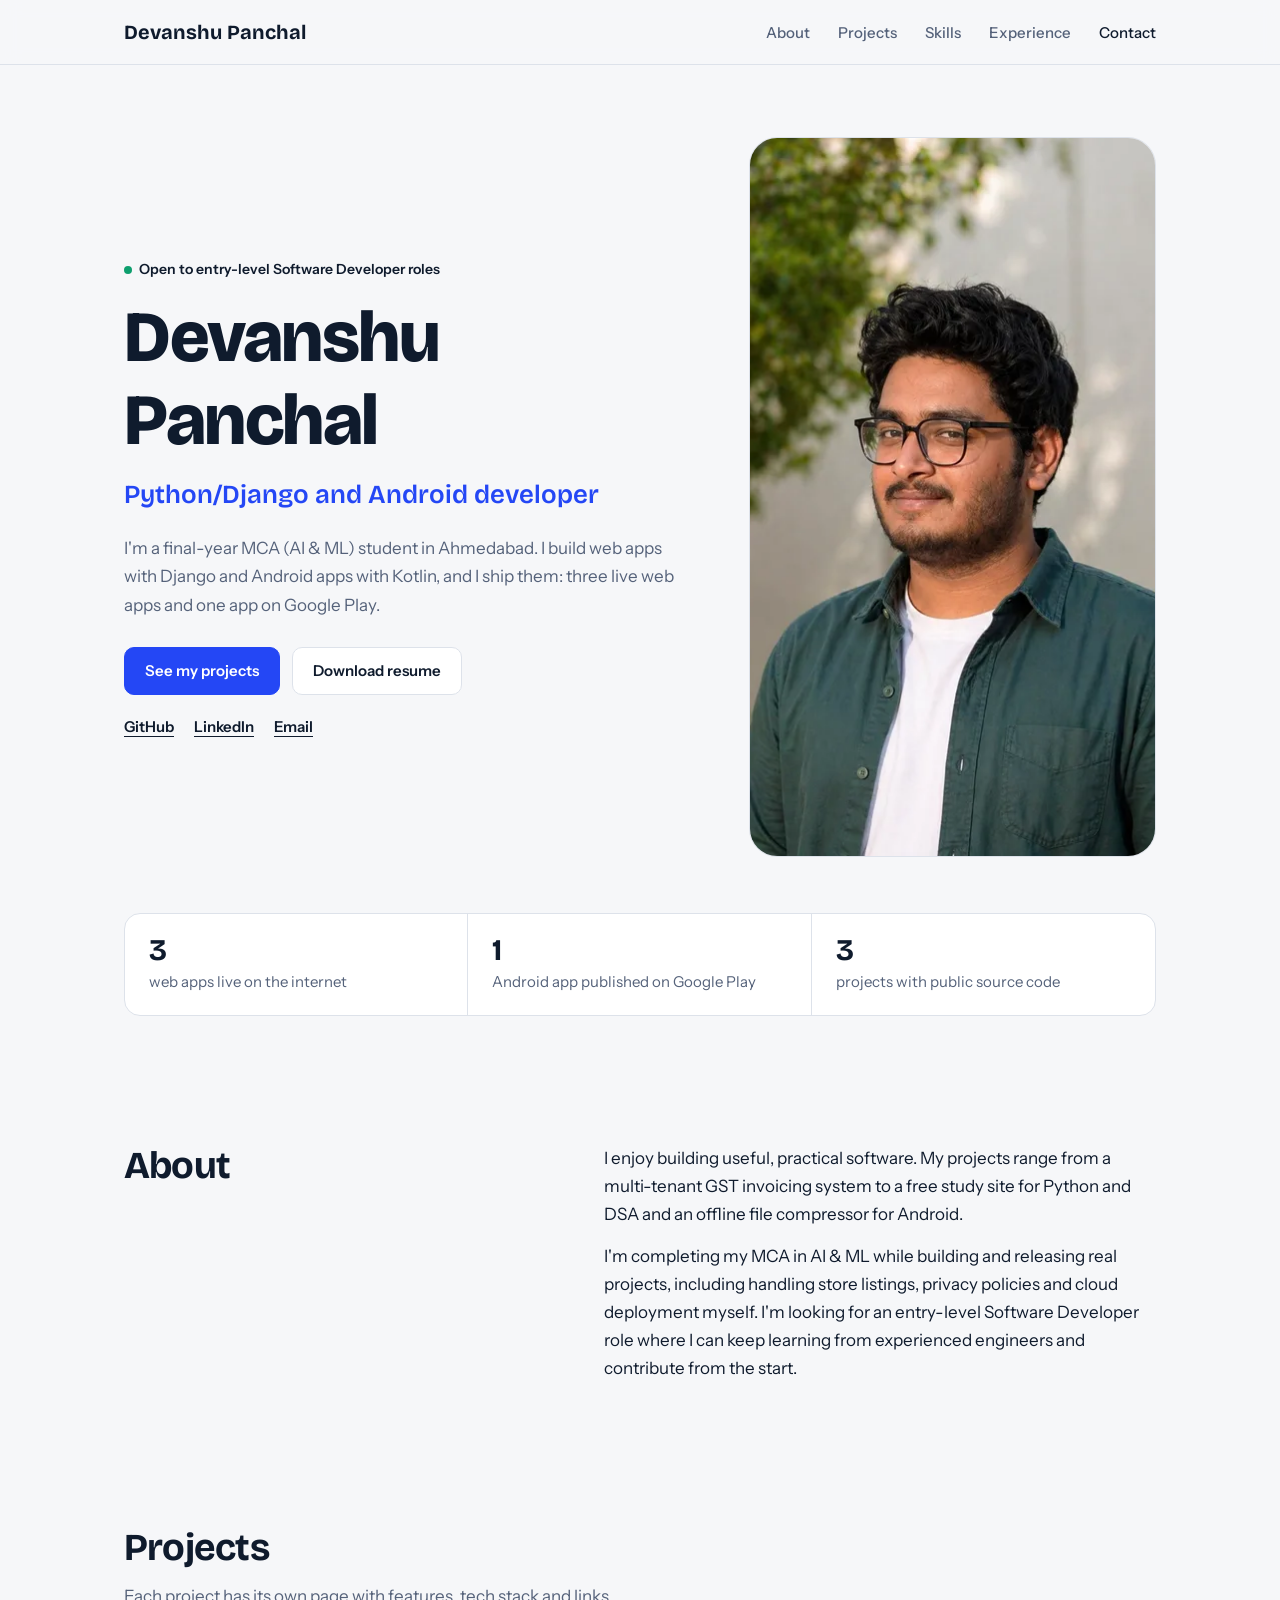
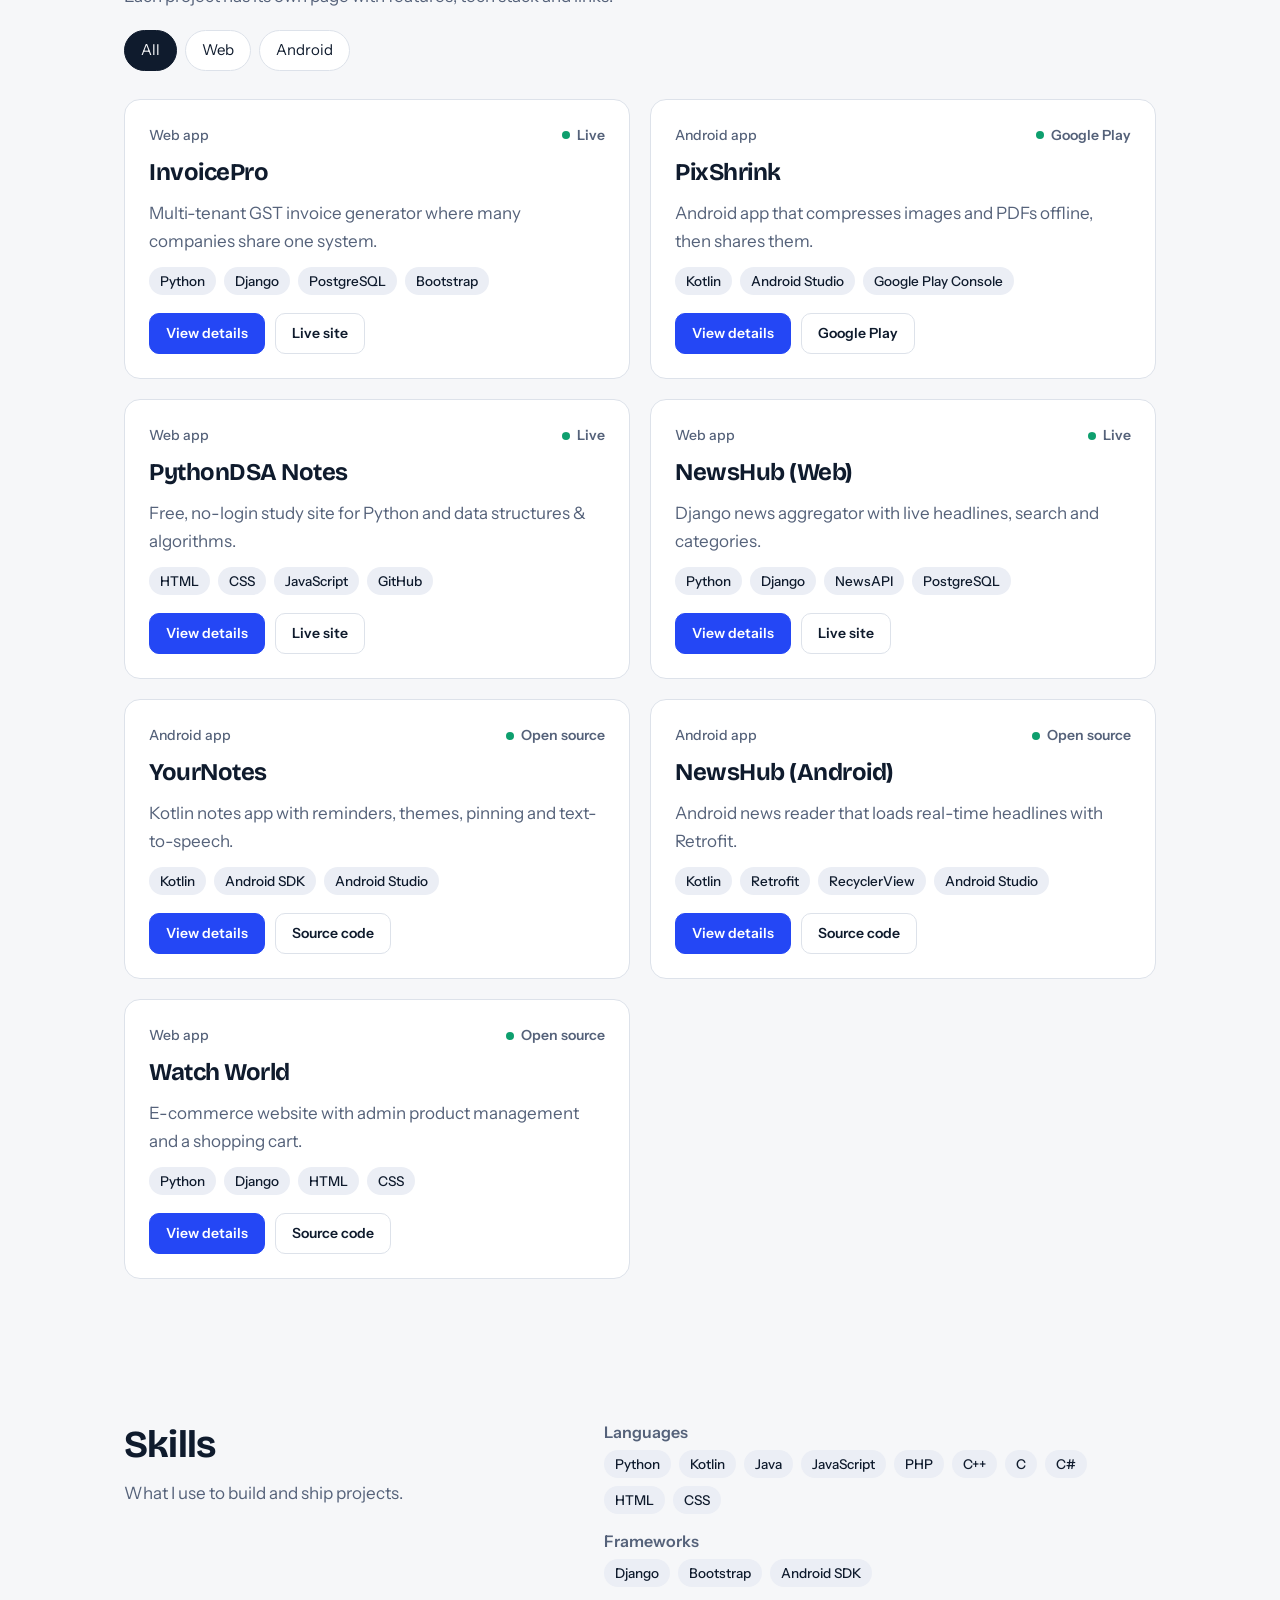
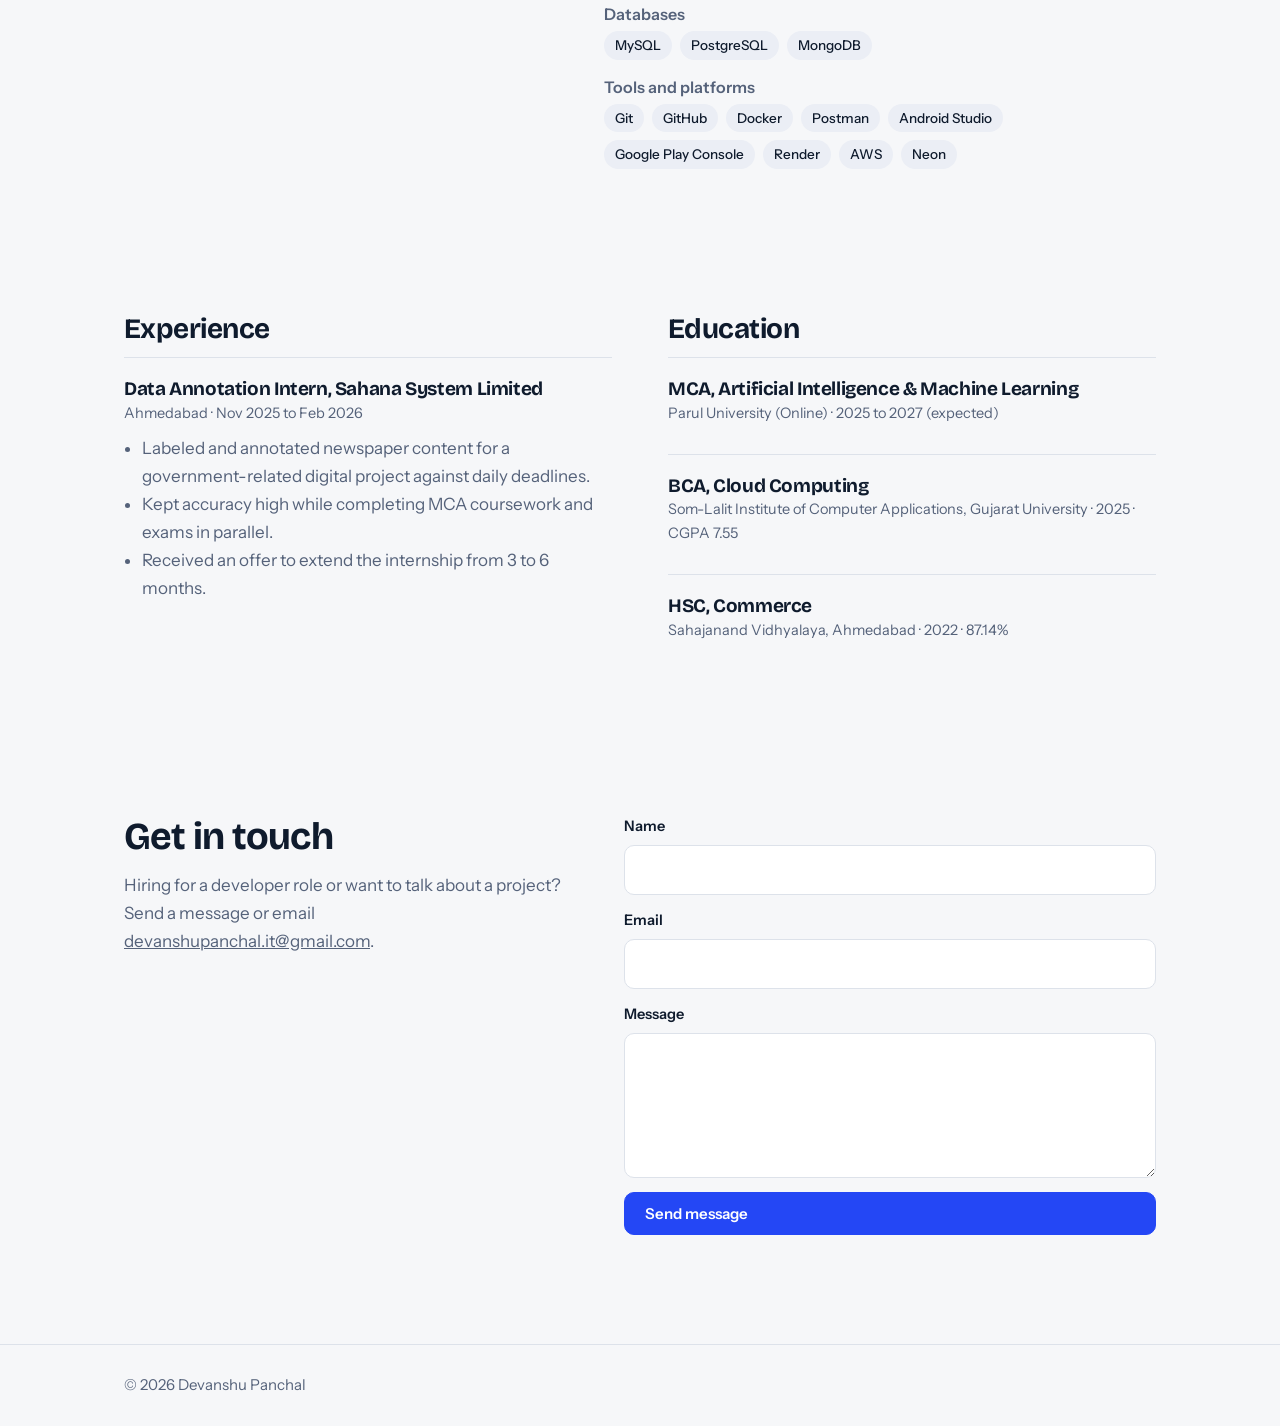
==== commit fdedcb60: "Big update to site UI and features" ====
--- a/index.html
+++ b/index.html
@@ -1,396 +1,127 @@
 <!DOCTYPE html>
 <html lang="en">
 <head>
-    <meta charset="UTF-8">
-    <meta name="viewport" content="width=device-width, initial-scale=1.0">
-    <title>Devanshu Panchal | Portfolio</title>
-    <link rel="stylesheet" href="style.css">
+<meta charset="UTF-8">
+<meta name="viewport" content="width=device-width, initial-scale=1.0">
+<title>Devanshu Panchal | Python/Django &amp; Android Developer</title>
+<meta name="description" content="Portfolio of Devanshu Panchal, an MCA (AI &amp; ML) student and Python/Django and Android developer. Live web apps, a published Google Play app, and open-source projects.">
+<meta property="og:title" content="Devanshu Panchal | Python/Django &amp; Android Developer">
+<meta property="og:description" content="Live web apps, a published Android app and open-source projects.">
+<meta property="og:image" content="images/profile.webp">
+<link rel="icon" href="data:image/svg+xml,%3Csvg xmlns='http://www.w3.org/2000/svg' viewBox='0 0 64 64'%3E%3Crect width='64' height='64' rx='14' fill='%232447F5'/%3E%3Ctext x='32' y='44' font-size='34' font-family='Arial' font-weight='700' fill='white' text-anchor='middle'%3ED%3C/text%3E%3C/svg%3E">
+<link rel="preconnect" href="https://fonts.googleapis.com"><link rel="preconnect" href="https://fonts.gstatic.com" crossorigin>
+<link href="https://fonts.googleapis.com/css2?family=Bricolage+Grotesque:wght@600;700;800&family=Instrument+Sans:wght@400;500;600&display=swap" rel="stylesheet">
+<link rel="stylesheet" href="style.css">
 </head>
-
 <body>
-
-<div class="scroll-progress"></div>
-<!-- Navigation -->
-
 <header>
-    <nav class="navbar">
-        <h3 class="logo">Devanshu</h3>
-
-        <ul class="nav-links">
-            <li><a href="#home">Home</a></li>
-            <li><a href="#about">About</a></li>
-            <li><a href="#skills">Skills</a></li>
-            <li><a href="#projects">Projects</a></li>
-            <li><a href="#experience">Experience</a></li>
-            <li><a href="#contact">Contact</a></li>
-        </ul>
-
-        <div class="menu-btn">☰</div>
-    </nav>
+  <nav class="wrap nav" aria-label="Main">
+    <a class="logo" href="#home">Devanshu Panchal</a>
+    <button class="menu-btn" aria-expanded="false" aria-controls="menu">Menu</button>
+    <ul id="menu">
+      <li><a href="#about">About</a></li>
+      <li><a href="#projects">Projects</a></li>
+      <li><a href="#skills">Skills</a></li>
+      <li><a href="#experience">Experience</a></li>
+      <li><a href="#contact">Contact</a></li>
+    </ul>
+  </nav>
 </header>
 
+<main id="home">
+<section class="hero"><div class="wrap">
+  <div class="hero-grid">
+    <div class="hero-in">
+      <span class="status">Open to entry-level Software Developer roles</span>
+      <h1>Devanshu Panchal</h1>
+      <p class="role">Python/Django and Android developer</p>
+      <p class="lead">I'm a final-year MCA (AI &amp; ML) student in Ahmedabad. I build web apps with Django and Android apps with Kotlin, and I ship them: three live web apps and one app on Google Play.</p>
+      <div class="cta">
+        <a class="btn primary" href="#projects">See my projects</a>
+        <a class="btn" href="assets/DevanshuPanchal_Resume.pdf" download>Download resume</a>
+      </div>
+      <div class="links">
+        <a href="https://github.com/Daredevil2810" target="_blank" rel="noopener">GitHub</a>
+        <a href="https://www.linkedin.com/in/devanshu-panchal-b61a2334b" target="_blank" rel="noopener">LinkedIn</a>
+        <a href="mailto:devanshupanchal.it@gmail.com">Email</a>
+      </div>
+    </div>
+    <div class="photo hero-in"><img src="images/profile.webp" alt="Portrait of Devanshu Panchal" width="720" height="720"></div>
+  </div>
+  <div class="facts">
+    <div><b>3</b><span>web apps live on the internet</span></div>
+    <div><b>1</b><span>Android app published on Google Play</span></div>
+    <div><b>3</b><span>projects with public source code</span></div>
+  </div>
+</div></section>
 
-<!-- HOME -->
+<section id="about"><div class="wrap about-grid">
+  <div><h2>About</h2></div>
+  <div class="about">
+    <p>I enjoy building useful, practical software. My projects range from a multi-tenant GST invoicing system to a free study site for Python and DSA and an offline file compressor for Android.</p>
+    <p>I'm completing my MCA in AI &amp; ML while building and releasing real projects, including handling store listings, privacy policies and cloud deployment myself. I'm looking for an entry-level Software Developer role where I can keep learning from experienced engineers and contribute from the start.</p>
+  </div>
+</div></section>
 
-<section id="home" class="home">
-<div class="home-container">
+<section id="projects"><div class="wrap">
+  <h2>Projects</h2>
+  <p class="lead">Each project has its own page with features, tech stack and links.</p>
+  <div class="filters" role="group" aria-label="Filter projects">
+    <button data-filter="all" aria-pressed="true">All</button>
+    <button data-filter="web" aria-pressed="false">Web</button>
+    <button data-filter="android" aria-pressed="false">Android</button>
+  </div>
+  <div class="grid" id="project-grid"></div>
+</div></section>
 
-<div class="home-text">
+<section id="skills"><div class="wrap about-grid">
+  <div><h2>Skills</h2><p class="lead">What I use to build and ship projects.</p></div>
+  <div class="skill-list">
+    <div><h3>Languages</h3><ul class="chips"><li>Python</li><li>Kotlin</li><li>Java</li><li>JavaScript</li><li>PHP</li><li>C++</li><li>C</li><li>C#</li><li>HTML</li><li>CSS</li></ul></div>
+    <div><h3>Frameworks</h3><ul class="chips"><li>Django</li><li>Bootstrap</li><li>Android SDK</li></ul></div>
+    <div><h3>Databases</h3><ul class="chips"><li>MySQL</li><li>PostgreSQL</li><li>MongoDB</li></ul></div>
+    <div><h3>Tools and platforms</h3><ul class="chips"><li>Git</li><li>GitHub</li><li>Docker</li><li>Postman</li><li>Android Studio</li><li>Google Play Console</li><li>Render</li><li>AWS</li><li>Neon</li></ul></div>
+  </div>
+</div></section>
 
-<h1>Hello, I'm <span>Devanshu Panchal</span></h1>
+<section id="experience"><div class="wrap two">
+  <div>
+    <h2>Experience</h2>
+    <div class="entry">
+      <h3>Data Annotation Intern, Sahana System Limited</h3>
+      <p class="meta">Ahmedabad · Nov 2025 to Feb 2026</p>
+      <ul>
+        <li>Labeled and annotated newspaper content for a government-related digital project against daily deadlines.</li>
+        <li>Kept accuracy high while completing MCA coursework and exams in parallel.</li>
+        <li>Received an offer to extend the internship from 3 to 6 months.</li>
+      </ul>
+    </div>
+  </div>
+  <div>
+    <h2>Education</h2>
+    <div class="entry"><h3>MCA, Artificial Intelligence &amp; Machine Learning</h3><p class="meta">Parul University (Online) · 2025 to 2027 (expected)</p></div>
+    <div class="entry"><h3>BCA, Cloud Computing</h3><p class="meta">Som-Lalit Institute of Computer Applications, Gujarat University · 2025 · CGPA 7.55</p></div>
+    <div class="entry"><h3>HSC, Commerce</h3><p class="meta">Sahajanand Vidhyalaya, Ahmedabad · 2022 · 87.14%</p></div>
+  </div>
+</div></section>
 
-<h2 class="typing"></h2>
+<section id="contact"><div class="wrap contact-box">
+  <div>
+    <h2>Get in touch</h2>
+    <p class="lead">Hiring for a developer role or want to talk about a project? Send a message or email <a href="mailto:devanshupanchal.it@gmail.com">devanshupanchal.it@gmail.com</a>.</p>
+  </div>
+  <form id="contact-form" action="https://formspree.io/f/mvzwblgg" method="POST">
+    <label>Name<input type="text" name="name" autocomplete="name" required></label>
+    <label>Email<input type="email" name="email" autocomplete="email" required></label>
+    <label>Message<textarea name="message" rows="5" required></textarea></label>
+    <button class="btn primary" type="submit" id="send-btn">Send message</button>
+    <p id="form-status" role="status"></p>
+  </form>
+</div></section>
+</main>
 
-<p>MCA Student passionate about Web Development and Android Development.</p>
-
-<a href="assets/DevanshuPanchal_Resume.pdf" download class="btn">Download Resume</a>
-
-<div class="socials">
-<a href="https://www.linkedin.com/in/devanshu-panchal-b61a2334b">LinkedIn</a>
-<a href="https://github.com/Daredevil2810">Git</a>
-<a href="#contact">Email</a>
-</div>
-
-</div>
-
-<div class="home-image">
-<img src="images/profile.png" alt="profile">
-</div>
-
-
-</div>
-</section>
-
-
-<!-- ABOUT -->
-
-<section id="about" class="about">
-    <h2>About Me</h2>
-
-    <p> 
-        I am an MCA (AI & ML) student with an interest in Android and web development. I enjoy building simple and
-        useful applications and I am continuously working to improve my development skill. I am open to learning new
-        tools and technologies that can help me contribute effectively in a professional environment.
-    </p>
-
-</section>
-
-<!-- Education --> 
-<section id="education" class="timeline-section">
-
-<h2>Education</h2>
-
-<div class="timeline">
-
-<div class="timeline-item">
-<div class="timeline-content">
-<h3>MCA (Master of Computer Applications)</h3>
-<p>Currently Pursuing</p>
-<p>Focused on Web Development, Software Engineering, and Application Development.</p>
-</div>
-</div>
-
-<div class="timeline-item">
-<div class="timeline-content">
-<h3>BCA (Bachelor of Computer Applications)</h3>
-<p>Completed Graduation</p>
-<p>Learned programming, databases, and web development fundamentals.</p>
-</div>
-</div>
-
-</div>
-
-</section>
-
-<!-- Internship -->
-
-<section id="internship" class="timeline-section">
-
-<h2>Internship Experience</h2>
-
-<div class="timeline">
-
-<div class="timeline-item">
-<div class="timeline-content">
-<h3>Data Annotation Intern</h3>
-<p>3 Month Internship</p>
-<p>
-Worked on data annotation tasks for a government-related web project, maintaining
-high accuracy and attention to detail while contributing to ongoing projects.
-
-</p>
-</div>
-</div>
-
-</div>
-
-</section>
-
-<!-- SKILLS -->
-
-<section id="skills" class="skills">
-
-<h2>Skills</h2>
-
-<div class="skill">
-
-<p>HTML</p>
-<div class="progress">
-<div class="progress-bar html"></div>
-</div>
-
-</div>
-
-<div class="skill">
-
-<p>CSS</p>
-<div class="progress">
-<div class="progress-bar css"></div>
-</div>
-
-</div>
-
-<div class="skill">
-
-<p>JavaScript</p>
-<div class="progress">
-<div class="progress-bar js"></div>
-</div>
-
-</div>
-
-<div class="skill">
-
-<p>PHP</p>
-<div class="progress">
-<div class="progress-bar php"></div>
-</div>
-</div>
-
-<div class="skill">
-<p>MySQL</p>
-<div class="progress">
-<div class="progress-bar mysql"></div>
-</div>
-</div>
-
-<div class="skill">
-<p>Python</p>
-<div class="progress">
-<div class="progress-bar python"></div>
-</div>
-</div>
-
-<div class="skill">
-<p>kotlin</p>
-<div class="progress">
-<div class="progress-bar kotlin"></div>
-</div>
-</div>
-
-</div>
-
-</section>
-
-<section id="techstack" class="techstack">
-
-<h2>Tech Stack</h2>
-
-<div class="tech-icons">
-
-<div class="tech">
-<img src="https://cdn.jsdelivr.net/gh/devicons/devicon/icons/html5/html5-original.svg">
-<p>HTML</p>
-</div>
-
-<div class="tech">
-<img src="https://cdn.jsdelivr.net/gh/devicons/devicon/icons/css3/css3-original.svg">
-<p>CSS</p>
-</div>
-
-<div class="tech">
-<img src="https://cdn.jsdelivr.net/gh/devicons/devicon/icons/javascript/javascript-original.svg">
-<p>JavaScript</p>
-</div>
-
-<div class="tech">
-<img src="https://cdn.jsdelivr.net/gh/devicons/devicon/icons/php/php-original.svg">
-<p>PHP</p>
-</div>
-
-<div class="tech">
-<img src="https://cdn.jsdelivr.net/gh/devicons/devicon/icons/mysql/mysql-original.svg">
-<p>MySQL</p>
-</div>
-
-<div class="tech">
-<img src="https://cdn.jsdelivr.net/gh/devicons/devicon/icons/python/python-original.svg">
-<p>Python</p>
-</div>
-
-<div class="tech">
-<img src="https://cdn.jsdelivr.net/gh/devicons/devicon/icons/postgresql/postgresql-original.svg">
-<p>PostgreSQL</p>
-</div>
-
-<div class="tech">
-<img src="https://cdn.jsdelivr.net/gh/devicons/devicon/icons/mongodb/mongodb-original.svg">
-<p>MongoDB</p>
-</div>
-
-<div class="tech">
-<img src="https://cdn.jsdelivr.net/gh/devicons/devicon/icons/android/android-original.svg">
-<p>Android</p>
-</div>
-
-<div class="tech">
-<img src="https://cdn.jsdelivr.net/gh/devicons/devicon/icons/kotlin/kotlin-original.svg">
-<p>Kotlin</p>
-</div>
-
-<div class="tech">
-
-<img src="https://cdn.jsdelivr.net/gh/devicons/devicon/icons/docker/docker-original.svg">
-<p>Docker</p>
-</div>
-
-<div class="tech">
-<img src="https://cdn.jsdelivr.net/gh/devicons/devicon/icons/github/github-original.svg">
-<p>GitHub</p>
-</div>
-
-<div class="tech">
-<img src="https://cdn.jsdelivr.net/gh/devicons/devicon/icons/gitlab/gitlab-original.svg">
-<p>GitLab</p>
-</div>
-
-<div class="tech">
-<img src="https://cdn.jsdelivr.net/gh/devicons/devicon/icons/git/git-original.svg">
-<p>Git</p>
-</div>
-
-<div class="tech">
-<img src="https://cdn.jsdelivr.net/gh/devicons/devicon/icons/amazonwebservices/amazonwebservices-original-wordmark.svg">
-<p>AWS</p>
-</div>
-
-<div class="tech">
-<img src="https://cdn.jsdelivr.net/gh/devicons/devicon/icons/csharp/csharp-original.svg">
-<p>C#</p>
-</div>
-
-</div>
-
-</section>
-
-
-<!-- PROJECTS -->
-
-<section id="projects" class="projects">
-    <h2>Projects</h2>
-
-    <div class="project-container">
-
-        <div class="project-card">
-            <h3>PythonDSA Notes – Free Python & DSA Learning Website</h3>
-            <p>(HTML, CSS, JavaScript) | Built and launched a free, no-login study site with 17 Python lessons, 91 interview 
-programs with dry runs, a 6-level DSA roadmap, 120 interview questions, and 30 coding problems.</p>
-            <a href="https://pythondsanotes.onrender.com/">Website</a>
-        </div>
-
-        <div class="project-card">
-            <h3>InvoicePro - Multi-Tenant GST Invoice Generator SaaS</h3>
-            <p>Developed and deployed a multi-tenant GST Invoice Generator SaaS web application using Django with features like invoice generation, customer/product management, CGST/SGST/IGST tax logic, dashboards, and demo user access. Built the platform using free-tier deployment and database services while supporting multiple companies on a single system. Improved skills in backend development, database management, SaaS architecture, deployment, and real-world business workflow implementation.
-.</p>
-            <a href="https://invoicegeneratorpro-web.onrender.com">Website</a>
-        </div>
-
-        <div class="project-card">
-            <h3>NewsHub - News Aggregator Website</h3>
-            <p>A dynamic news website built using Python (Django) that fetches and displays live news articles
-using the NewsAPI.</p>
-            <a href="https://newshub-website.onrender.com/">Website</a>
-        </div>
-
-        <div class="project-card">
-            <h3>PixShrink - Image & pdf compressor app</h3>
-            <p>Developed and published PixShrink, an Android application that enables efficient image and PDF
-compression with seamless file sharing. </p>
-            <a href="https://play.google.com/store/apps/details?id=com.devanshu.pixshrink&pcampaignid=web_share/">Playstore</a>
-        </div>
-
-        <div class="project-card">
-            <h3>YourNotes - Android App </h3>
-            <p>Developed a notes app using Kotlin with features like add, edit, delete, and view notes.
-Implemented reminders, multiple themes, pinning, and text-to-speech.</p>
-            <a href="https://github.com/Daredevil2810/YourNotes-APK.git">View Project</a>
-        </div>
-
-        <div class="project-card">
-            <h3>NewsHub - Real-Time News Android App</h3>
-            <p>Developed NewsHub, an Android news aggregator app that fetches real-time news using Retrofit
-and displays it in a user-friendly RecyclerView interface.</p>
-            <a href="https://github.com/Daredevil2810/NewsHub.git">View Project</a>
-        </div>
-
-        <div class="project-card">
-            <h3>Watch world - Ecommerce website</h3>
-            <p>This was my BCA final year project, it is a simple ecommerce website which is made by using python and django framework , in this
-website you can add and delete the product and app images of product on admin side and as
-customer you can add and remove product in the cart.</p>
-            <a href="https://github.com/Daredevil2810/WatchShop---Ecommerce-website-.git">View Project</a>
-        </div>
-
-    </div>
-
-</section>
-
-
-<!-- EXPERIENCE -->
-
-<section id="experience" class="experience">
-
-    <h2>Internship Experience</h2>
-
-    <h4>Data Annotation Intern — Sahana System Limited [ Nov 2025 - Feb 2026 ]</h4>
-    <p>
-        Labeled and annotated newspaper content for a government-related digital project, working night shifts 
-against daily deadlines. Maintained high accuracy and attention to detail while completing MCA coursework and exams in parallel.Received an offer to extend the internship from 3 to 6 months. (stipend : 10000 RS per month) 
-    </p>
-
-</section>
-
-
-<!-- CONTACT -->
-
-<section id="contact" class="contact">
-
-<h2>Contact Me</h2>
-
-<form id="contact-form" action="https://formspree.io/f/mvzwblgg" method="POST">
-
-<input type="text" name="name" placeholder="Your Name" required>
-
-<input type="email" name="email" placeholder="Your Email" required>
-
-<textarea name="message" placeholder="Your Message" rows="5" required></textarea>
-
-<button type="submit" id="send-btn">Send Message</button>
-
-<p id="form-status"></p>
-
-</form>
-
-</section>
-
-
-<footer>
-    <p>© 2026 Devanshu Panchal</p>
-</footer>
-
-<button id="scrollTopBtn">↑</button>
+<footer><div class="wrap">© 2026 Devanshu Panchal</div></footer>
+<script src="projects.js"></script>
 <script src="script.js"></script>
-<script src="https://cdn.jsdelivr.net/npm/particles.js"></script>
-
 </body>
-</html>+</html>
--- a/style.css
+++ b/style.css
@@ -1,510 +1,117 @@
-/* Reset Default Browser Styles */
+:root{--bg:#F6F7F9;--surface:#fff;--ink:#0F1B2D;--muted:#55627A;--line:#DDE2EA;--accent:#2447F5;--on-accent:#fff;--live:#0E9F6E;--chip:#EBEEF5;
+--display:"Bricolage Grotesque","Segoe UI",system-ui,sans-serif;--body:"Instrument Sans","Segoe UI",system-ui,sans-serif}
+@media(prefers-color-scheme:dark){:root{--bg:#0B1220;--surface:#121B2E;--ink:#EAF0FB;--muted:#9AA7C0;--line:#243049;--accent:#8EA3FF;--on-accent:#0B1220;--live:#34D399;--chip:#1A2540}}
+*{margin:0;padding:0;box-sizing:border-box}
+html{scroll-behavior:smooth;scroll-padding-top:80px}
+body{font-family:var(--body);background:var(--bg);color:var(--ink);line-height:1.65;font-size:17px;-webkit-font-smoothing:antialiased}
+img{max-width:100%;display:block}
+a{color:inherit}
+:focus-visible{outline:3px solid var(--accent);outline-offset:3px;border-radius:6px}
+.wrap{max-width:1080px;margin:0 auto;padding:0 24px}
+h1,h2,h3{font-family:var(--display);line-height:1.15;letter-spacing:-.02em}
+h2{font-size:clamp(28px,4vw,38px);margin-bottom:12px}
+section{padding:72px 0}
+.lead{color:var(--muted);max-width:60ch}
 
-*{
-margin:0;
-padding:0;
-box-sizing:border-box;
-font-family: Arial, Helvetica, sans-serif;
+/* header */
+header{position:sticky;top:0;z-index:50;background:color-mix(in srgb,var(--bg) 85%,transparent);backdrop-filter:blur(10px);border-bottom:1px solid var(--line)}
+.nav{display:flex;justify-content:space-between;align-items:center;height:64px}
+.logo{font-family:var(--display);font-weight:700;font-size:20px;text-decoration:none}
+.nav ul{display:flex;gap:28px;list-style:none}
+.nav ul a{text-decoration:none;color:var(--muted);font-size:15px;font-weight:500}
+.nav ul a:hover,.nav ul a.active{color:var(--ink)}
+.menu-btn{display:none;background:none;border:1px solid var(--line);color:var(--ink);border-radius:8px;padding:6px 12px;font:inherit;cursor:pointer}
+
+/* buttons & chips */
+.btn{display:inline-flex;align-items:center;gap:8px;padding:11px 20px;border-radius:10px;font-weight:600;font-size:15px;text-decoration:none;border:1px solid var(--line);background:var(--surface);color:var(--ink);cursor:pointer;font-family:inherit;transition:transform .15s,border-color .15s}
+.btn:hover{border-color:var(--accent);transform:translateY(-1px)}
+.btn.primary{background:var(--accent);color:var(--on-accent);border-color:var(--accent)}
+.chips{display:flex;flex-wrap:wrap;gap:8px;list-style:none}
+.chips li{background:var(--chip);padding:3px 11px;border-radius:99px;font-size:13.5px;font-weight:500}
+.status{display:inline-flex;align-items:center;gap:7px;font-size:14px;font-weight:600}
+.status::before{content:"";width:8px;height:8px;border-radius:50%;background:var(--live)}
+
+/* hero */
+.hero{padding:72px 0 56px}
+.hero-grid{display:grid;grid-template-columns:1.4fr 1fr;gap:56px;align-items:center}
+.hero h1{font-size:clamp(40px,6.5vw,72px);font-weight:800;margin:14px 0 12px}
+.hero .role{font-family:var(--display);font-size:clamp(20px,2.6vw,26px);color:var(--accent);font-weight:600;margin-bottom:18px}
+.hero .cta{display:flex;flex-wrap:wrap;gap:12px;margin:28px 0 20px}
+.links{display:flex;gap:20px;font-weight:600;font-size:15px}
+.links a{text-underline-offset:4px}
+.photo{position:relative}
+.photo img{width:100%;aspect-ratio:1;object-fit:cover;object-position:center top;border-radius:28px;border:1px solid var(--line)}
+.facts{display:grid;grid-template-columns:repeat(3,1fr);gap:0;margin-top:56px;border:1px solid var(--line);border-radius:16px;background:var(--surface)}
+.facts div{padding:20px 24px;border-right:1px solid var(--line)}
+.facts div:last-child{border:0}
+.facts b{font-family:var(--display);font-size:30px;display:block;line-height:1.1}
+.facts span{color:var(--muted);font-size:15px}
+.hero-in{animation:rise .7s ease both}
+@keyframes rise{from{opacity:0;transform:translateY(16px)}}
+
+/* about + skills */
+.about-grid{display:grid;grid-template-columns:1fr 1.3fr;gap:56px}
+.about p+p{margin-top:14px}
+.skill-list{display:grid;gap:18px}
+.skill-list h3{font-size:16px;margin-bottom:8px;color:var(--muted);font-family:var(--body);font-weight:600;letter-spacing:0}
+
+/* projects */
+.filters{display:flex;gap:8px;margin:20px 0 28px;flex-wrap:wrap}
+.filters button{background:var(--surface);border:1px solid var(--line);color:var(--ink);padding:7px 16px;border-radius:99px;font:inherit;font-size:15px;cursor:pointer}
+.filters button[aria-pressed=true]{background:var(--ink);color:var(--bg);border-color:var(--ink)}
+.grid{display:grid;grid-template-columns:repeat(2,1fr);gap:20px}
+.card{display:flex;flex-direction:column;gap:12px;background:var(--surface);border:1px solid var(--line);border-radius:16px;padding:24px;transition:border-color .15s}
+.card:hover{border-color:var(--accent)}
+.card-top{display:flex;justify-content:space-between;align-items:center;color:var(--muted);font-size:14px;font-weight:500}
+.card h3{font-size:24px}
+.card p{color:var(--muted);flex:1}
+.card-actions{display:flex;gap:10px;margin-top:6px;flex-wrap:wrap}
+.card-actions .btn{padding:8px 16px;font-size:14px}
+
+/* experience */
+.two{display:grid;grid-template-columns:1fr 1fr;gap:56px}
+.entry{padding:20px 0;border-top:1px solid var(--line)}
+.entry h3{font-size:19px}
+.entry .meta{color:var(--muted);font-size:14.5px;margin:2px 0 8px}
+.entry ul{padding-left:18px;color:var(--muted)}
+.two h2{font-size:28px}
+
+/* contact */
+.contact-box{display:grid;grid-template-columns:1fr 1.2fr;gap:56px;align-items:start}
+form{display:grid;gap:14px}
+label{font-weight:600;font-size:14.5px;display:grid;gap:6px}
+input,textarea{padding:12px 14px;border:1px solid var(--line);border-radius:10px;background:var(--surface);color:var(--ink);font:inherit}
+input:focus,textarea:focus{outline:2px solid var(--accent);border-color:transparent}
+#form-status{min-height:1.5em;font-size:15px;font-weight:600}
+#form-status.ok{color:var(--live)}#form-status.err{color:#D93B3B}
+footer{border-top:1px solid var(--line);padding:28px 0;color:var(--muted);font-size:15px}
+
+/* project detail */
+.back{display:inline-block;margin:36px 0 8px;color:var(--muted);text-decoration:none;font-weight:500}
+.back:hover{color:var(--ink)}
+.detail-head h1{font-size:clamp(36px,5.5vw,60px);font-weight:800;margin:10px 0 14px}
+.detail-head .cta{display:flex;gap:12px;flex-wrap:wrap;margin-top:24px}
+.detail{display:grid;grid-template-columns:1.6fr 1fr;gap:56px;padding:48px 0 24px}
+.detail h2{font-size:24px;margin:0 0 10px}
+.detail section{padding:0 0 32px}
+.detail ul.plain{padding-left:20px}.detail ul.plain li{margin-bottom:6px}
+aside .box{background:var(--surface);border:1px solid var(--line);border-radius:16px;padding:22px;margin-bottom:16px}
+aside h2{font-size:17px}
+.shots{display:grid;gap:16px;margin-bottom:32px}
+.shots img{border:1px solid var(--line);border-radius:14px}
+.pager{display:flex;justify-content:space-between;gap:16px;border-top:1px solid var(--line);padding:28px 0 56px}
+.pager a{text-decoration:none;max-width:48%}
+.pager small{color:var(--muted);display:block}
+.pager b{font-family:var(--display);font-size:20px}
+
+@media(max-width:820px){
+.hero-grid,.about-grid,.two,.contact-box,.detail{grid-template-columns:1fr;gap:36px}
+.photo{max-width:320px;order:-1}
+.grid{grid-template-columns:1fr}
+.facts{grid-template-columns:1fr}.facts div{border-right:0;border-bottom:1px solid var(--line)}
+section{padding:56px 0}
+.menu-btn{display:block}
+.nav ul{display:none;position:absolute;top:64px;left:0;right:0;flex-direction:column;gap:0;background:var(--bg);border-bottom:1px solid var(--line);padding:8px 24px}
+.nav ul.open{display:flex}.nav ul a{display:block;padding:12px 0}
 }
-
-/* Smooth Scrolling */
-
-html{
-scroll-behavior:smooth;
-}
-
-
-/* Navbar */
-
-header{
-width:100%;
-background:#111;
-color:white;
-position:fixed;
-top:0;
-z-index:1000;
-}
-
-.scroll-progress{
-position:fixed;
-top:0;
-left:0;
-height:4px;
-background:#ffd369;
-width:0%;
-z-index:2000;
-transition:width 0.1s;
-}
-
-#scrollTopBtn{
-position:fixed;
-bottom:30px;
-right:30px;
-background:#00adb5;
-color:white;
-border:none;
-width:45px;
-height:45px;
-border-radius:50%;
-font-size:20px;
-cursor:pointer;
-display:none;
-box-shadow:0 5px 15px rgba(0,0,0,0.3);
-transition:0.3s;
-z-index:1000;
-}
-
-#scrollTopBtn:hover{
-background:#ffd369;
-color:black;
-transform:scale(1.1);
-}
-
-.navbar{
-display:flex;
-justify-content:space-between;
-align-items:center;
-padding:15px 10%;
-}
-
-.logo{
-font-size:24px;
-font-weight:bold;
-display:flex;
-align-items:center;
-letter-spacing:1px;
-transition:0.3s;
-cursor:pointer;
-}
-
-.logo:hover{
-color:#ffd369;
-transform:scale(1.05);
-text-shadow:0 0 8px rgba(255,211,105,0.8);
-}
-
-.logo:active{
-color:#ffd369;
-transform:scale(1.05);
-text-shadow:0 0 8px rgba(255,211,105,0.8);
-}
-
-.nav-links{
-list-style:none;
-display:flex;
-gap:25px;
-}
-
-.nav-links a{
-text-decoration:none;
-color:white;
-font-size:16px;
-transition:0.3s;
-}
-
-.nav-links a:hover{
-color:#00adb5;
-}
-
-.menu-btn{
-display:none;
-font-size:24px;
-cursor:pointer;
-}
-
-
-/* Home Section */
-
-.home{
-height:100vh;
-position:relative;
-display:flex;
-justify-content:center;
-align-items:center;
-padding-top:80px;
-background:linear-gradient(120deg,#00adb5,#222);
-color:white;
-}
-
-.home-container{
-display:flex;
-align-items:center;
-justify-content:space-between;
-flex-wrap:wrap;
-gap:40px;
-width:100%;
-max-width:1100px;
-}
-
-.home-text{
-flex:1;
-}
-
-.home-image{
-flex:0 0 auto;
-}
-
-.home-image img{
-width:250px;
-height:250px;
-object-fit:cover;
-object-position: center top;
-border-radius:50%;
-box-shadow:0 10px 25px rgba(0,0,0,0.2);
-}
-
-.home h1{
-font-size:45px;
-}
-
-.home span{
-color:#ffd369;
-}
-
-.home p{
-margin-top:10px;
-font-size:20px;
-}
-
-.socials{
-margin-top:15px;
-}
-
-.socials a{
-margin-right:15px;
-text-decoration:none;
-color:white;
-font-weight:bold;
-}
-
-.socials a:hover{
-color:#ffd369;
-}
-
-
-/* Button */
-
-.btn{
-display:inline-block;
-margin-top:20px;
-padding:10px 20px;
-background:#ffd369;
-color:black;
-text-decoration:none;
-border-radius:5px;
-transition:0.3s;
-}
-
-.btn:hover{
-background:white;
-}
-
-
-/* Sections */
-
-section{
-padding:80px 10%;
-opacity:0;
-transform:translateY(40px);
-transition:all 0.6s ease;
-}
-
-section.show{
-opacity:1;
-transform:translateY(0);
-}
-
-h2{
-text-align:center;
-margin-bottom:40px;
-}
-
-
-/* Skills */
-
-.skill-container{
-display:flex;
-flex-wrap:wrap;
-justify-content:center;
-gap:20px;
-}
-
-.skill-card{
-padding:15px 25px;
-background:#f4f4f4;
-border-radius:8px;
-box-shadow:0 3px 10px rgba(0,0,0,0.1);
-transition:0.3s;
-}
-
-.skill-card:hover{
-transform:translateY(-5px);
-}
-
-.skill{
-margin-bottom:20px;
-}
-
-.progress{
-width:100%;
-height:10px;
-background:#ddd;
-border-radius:5px;
-overflow:hidden;
-}
-
-.progress-bar{
-height:10px;
-background:#00adb5;
-}
-
-.html{width:90%;}
-.css{width:85%;}
-.js{width:75%;}
-.php{width:70%;}
-.mysql{width:80%;}
-.python{width: 90%;}
-.kotlin{width: 80%;}
-
-
-/* Projects */
-
-.project-container{
-display:flex;
-flex-wrap:wrap;
-gap:30px;
-justify-content:center;
-}
-
-.project-card{
-width:280px;
-padding:20px;
-border-radius:10px;
-background:white;
-box-shadow:0 5px 15px rgba(0,0,0,0.1);
-transition:0.3s;
-}
-
-.project-card:hover{
-transform:scale(1.05);
-}
-
-.project-card a{
-display:inline-block;
-margin-top:10px;
-text-decoration:none;
-color:#00adb5;
-font-weight:bold;
-}
-
-
-/* Experience */
-
-.experience{
-background:#f7f7f7;
-}
-
-
-/* Contact */
-
-.contact{
-text-align:center;
-}
-
-form{
-max-width:500px;
-margin:auto;
-display:flex;
-flex-direction:column;
-gap:15px;
-}
-
-input, textarea{
-padding:10px;
-border:1px solid #ccc;
-border-radius:5px;
-}
-
-button{
-padding:10px;
-background:#00adb5;
-color:white;
-border:none;
-cursor:pointer;
-}
-
-button:hover{
-background:#007b82;
-}
-
-
-/* Footer */
-
-footer{
-background:#111;
-color:white;
-text-align:center;
-padding:15px;
-}
-
-
-/* Active Navbar */
-
-.nav-links a.active{
-color:#ffd369;
-}
-
-/* Tech Stack */
-
-.techstack{
-text-align:center;
-padding:60px 10%;
-}
-
-.tech-icons{
-display:flex;
-flex-wrap:wrap;
-justify-content:center;
-gap:20px;
-max-width:600px;
-margin:auto;
-}
-
-.tech{
-width:90px;
-padding:15px;
-background:#ffffff;
-border-radius:8px;
-box-shadow:0 3px 10px rgba(0,0,0,0.1);
-text-align:center;
-transition:0.3s;
-}
-
-.tech img{
-width:35px;
-height:35px;
-object-fit:contain;
-display:block;
-margin:auto;
-}
-
-.tech p{
-font-size:13px;
-margin-top:6px;
-}
-
-.timeline-section{
-background:#f7f7f7;
-}
-
-.timeline{
-position:relative;
-max-width:800px;
-margin:auto;
-}
-
-.timeline::before{
-content:"";
-position:absolute;
-left:50%;
-width:3px;
-height:100%;
-background:#00adb5;
-transform:translateX(-50%);
-}
-
-.timeline-item{
-padding:20px 40px;
-position:relative;
-width:50%;
-}
-
-.timeline-item:nth-child(odd){
-left:0;
-}
-
-.timeline-item:nth-child(even){
-left:50%;
-}
-
-.timeline-content{
-background:white;
-padding:20px;
-border-radius:8px;
-box-shadow:0 5px 15px rgba(0,0,0,0.1);
-}
-
-
-
-
-
-
-/* Mobile Responsive */
-
-@media(max-width:768px){
-
-.nav-links{
-position:absolute;
-top:60px;
-left:0;
-width:100%;
-background:#111;
-flex-direction:column;
-align-items:center;
-display:none;
-}
-
-.nav-links li{
-margin:15px 0;
-}
-
-.menu-btn{
-display:block;
-}
-
-.home h1{
-font-size:30px;
-}
-
-.home-container{
-flex-direction:column;
-text-align:center;
-}
-
-#form-status{
-margin-top:10px;
-font-size:14px;
-}
-
-.success{
-color:green;
-}
-
-.error{
-color:red;
-}
-
-/* Mobile Timeline Fix */
-
-.timeline::before{
-left:20px;
-}
-
-.timeline-item{
-width:100%;
-padding-left:50px;
-padding-right:20px;
-margin-bottom:30px;
-}
-
-.timeline-item:nth-child(odd),
-.timeline-item:nth-child(even){
-left:0;
-}
-
-.timeline-content{
-padding:15px;
-}
-
-
-}+@media(prefers-reduced-motion:reduce){*{animation:none!important;transition:none!important;scroll-behavior:auto!important}}
